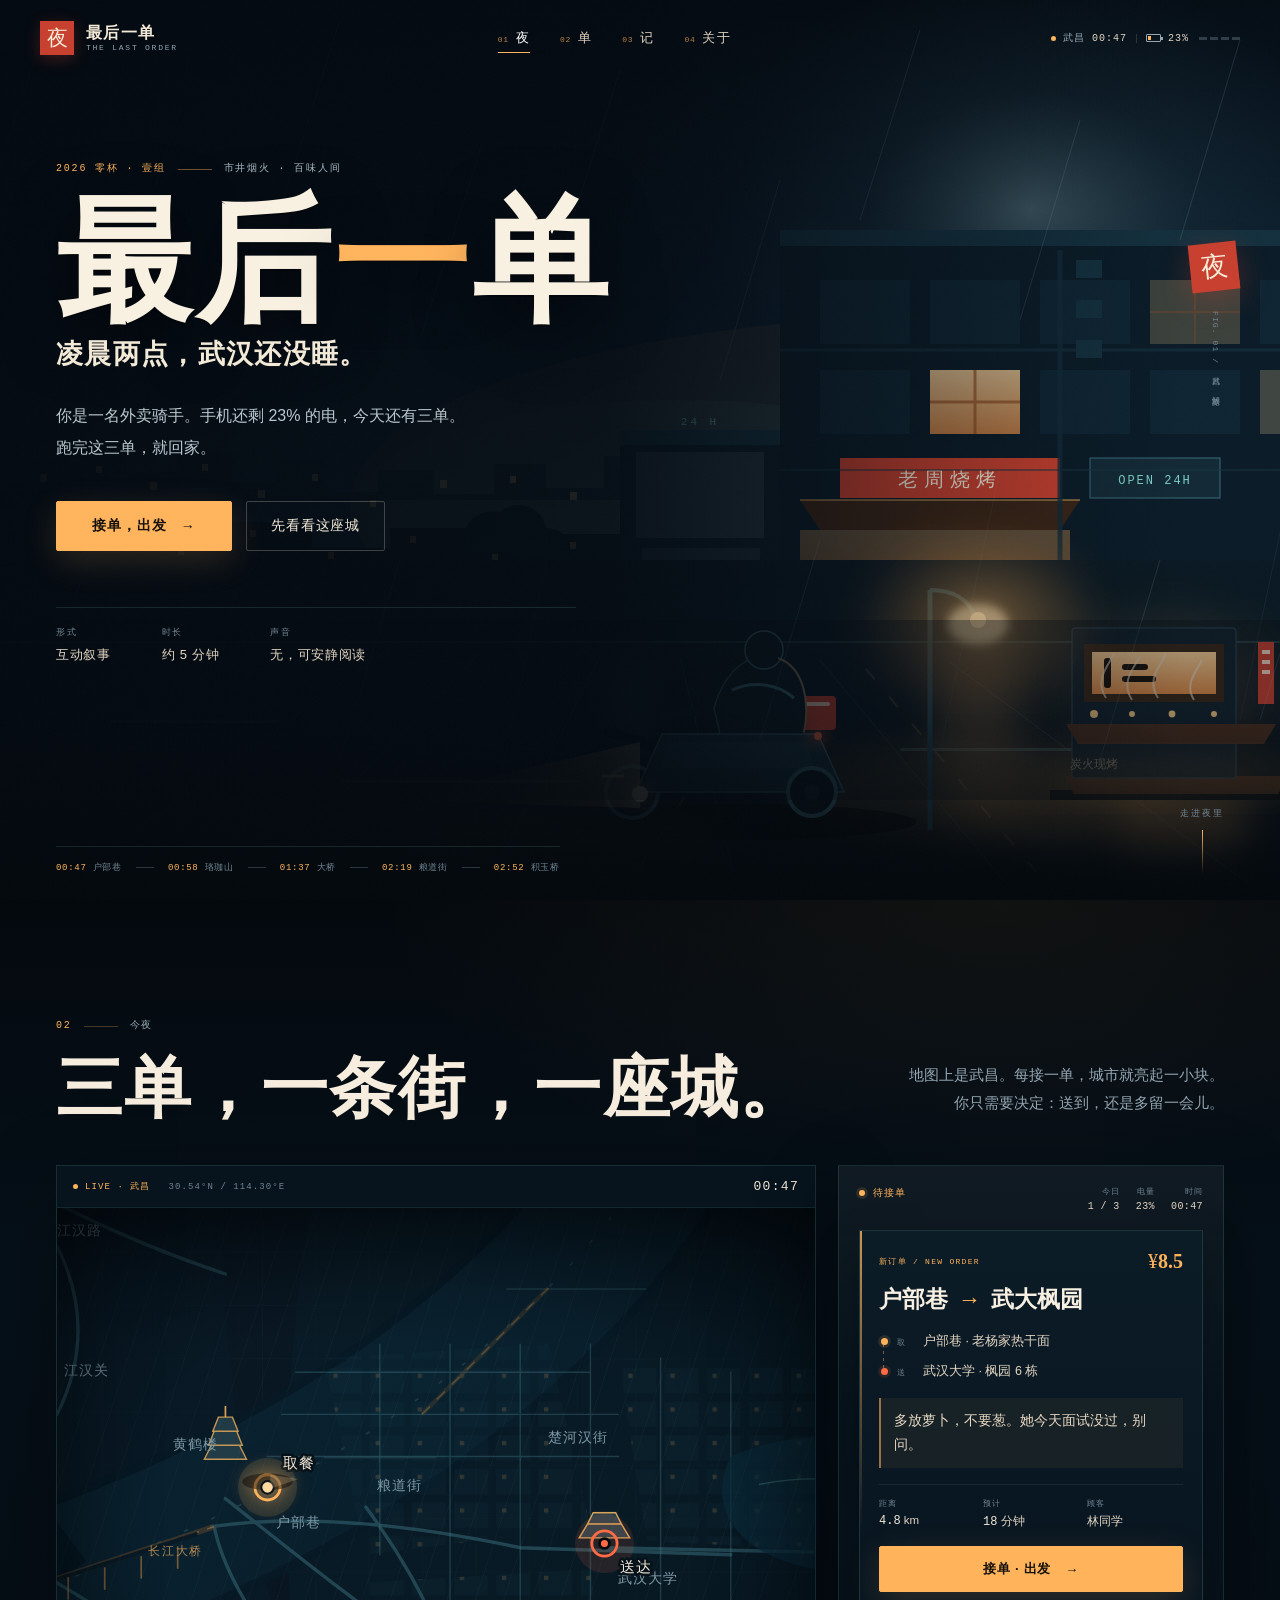
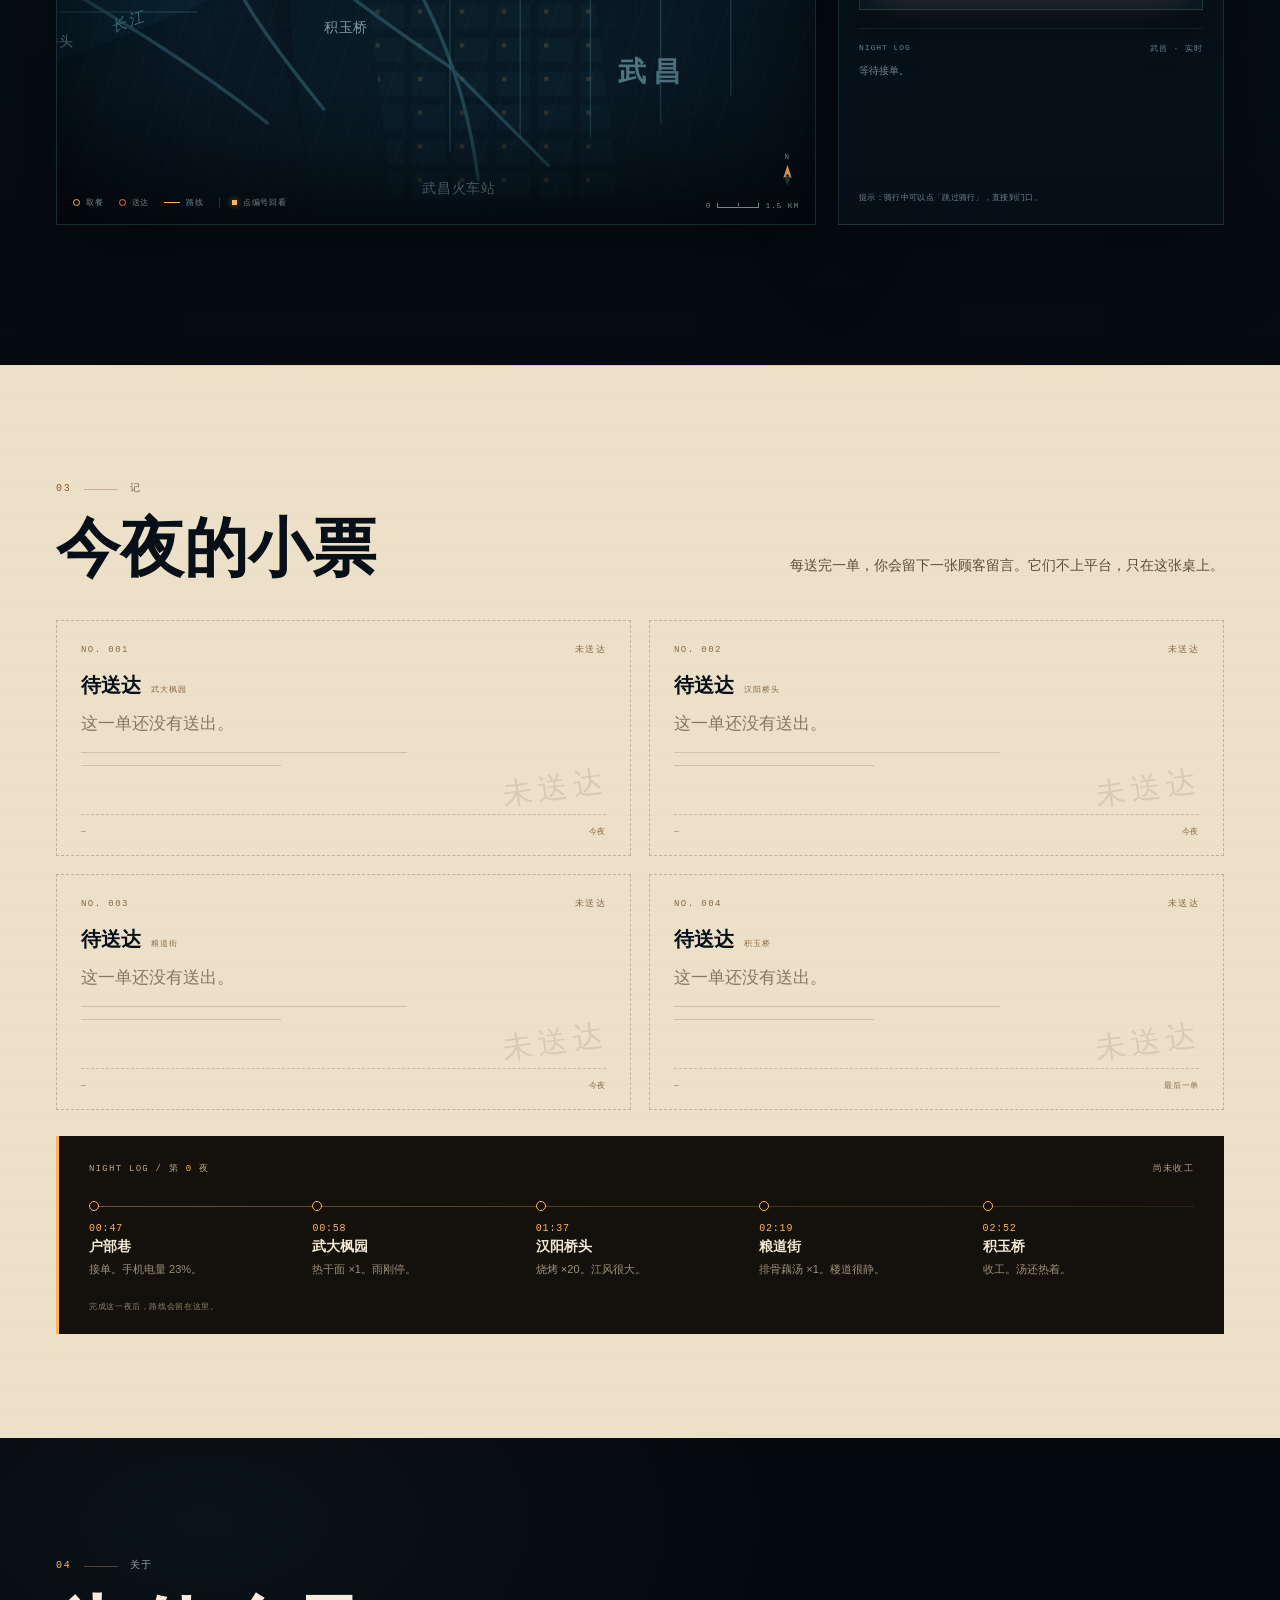
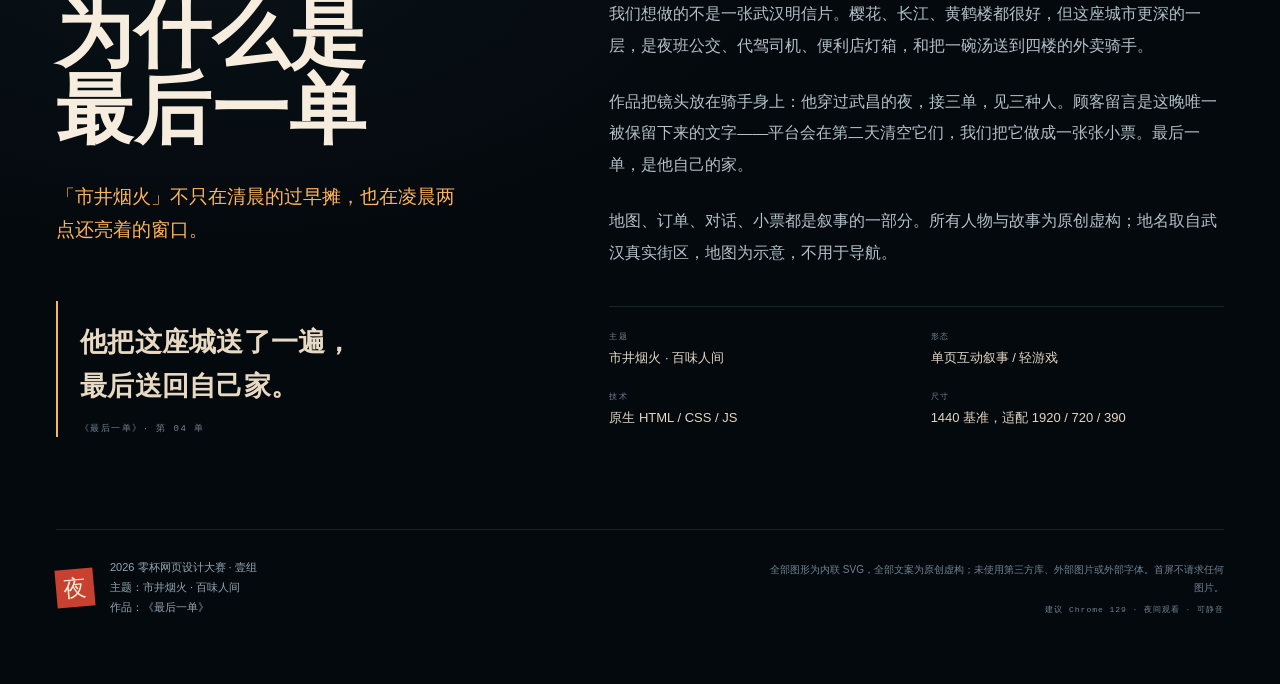
==== index.html @ a1b81b95 "fix: 关于区去掉断字首字下沉，补结句引文" ====
<!doctype html>
<html lang="zh-CN">
<head>
  <meta charset="utf-8">
  <meta name="viewport" content="width=device-width, initial-scale=1, viewport-fit=cover">
  <title>最后一单 · 凌晨两点的武汉</title>
  <meta name="description" content="《最后一单》是一件关于武汉夜班外卖骑手的互动叙事作品。凌晨两点，还有三单要送；跑完这三单，就回家。2026 零杯网页设计大赛 · 壹组 · 市井烟火 · 百味人间。">
  <meta name="theme-color" content="#06101a">
  <meta property="og:title" content="最后一单 · 凌晨两点的武汉">
  <meta property="og:description" content="你还有三单要送。跑完这三单，就回家。">
  <meta property="og:type" content="website">
  <link rel="icon" href="data:image/svg+xml,%3Csvg xmlns='http://www.w3.org/2000/svg' viewBox='0 0 64 64'%3E%3Crect width='64' height='64' rx='8' fill='%23c8402f'/%3E%3Ctext x='32' y='45' font-size='38' text-anchor='middle' fill='%23f4e8d2' font-family='serif'%3E夜%3C/text%3E%3C/svg%3E">
  <link rel="stylesheet" href="assets/css/main.css">
</head>
<body>
  <a class="skip-link" href="#ride">跳到送单</a>
  <div class="grain" aria-hidden="true"></div>
  <div class="scroll-progress" id="scrollProgress" aria-hidden="true"></div>

  <header class="site-head" id="siteHead">
    <a class="brand" href="#hero" aria-label="最后一单，回到开头">
      <span class="brand-seal" aria-hidden="true">夜</span>
      <span class="brand-text">最后一单<em>THE LAST ORDER</em></span>
    </a>
    <nav class="site-nav" aria-label="主导航">
      <a href="#hero" data-nav="hero"><i>01</i>夜</a>
      <a href="#ride" data-nav="ride"><i>02</i>单</a>
      <a href="#notes" data-nav="notes"><i>03</i>记</a>
      <a href="#about" data-nav="about"><i>04</i>关于</a>
    </nav>
    <div class="head-status" id="headStatus" role="group" aria-label="夜班状态：武昌，00:47，电量 23%，已送达 0 单">
      <span class="dot" aria-hidden="true"></span>
      <span class="hs-place">武昌</span>
      <b id="headClock">00:47</b>
      <span class="hs-sep" aria-hidden="true"></span>
      <span class="hs-batt" aria-hidden="true"><i id="headBatteryBar"></i></span>
      <b id="headBattery">23%</b>
      <span class="hs-orders" id="headOrders" aria-hidden="true"><i></i><i></i><i></i><i></i></span>
    </div>
  </header>

  <main>
    <!-- 01 · 首屏 -->
    <section class="hero" id="hero" aria-labelledby="heroTitle">
      <svg class="hero-scene" viewBox="0 0 1440 900" preserveAspectRatio="xMidYMid slice" aria-hidden="true" focusable="false">
        <defs>
          <linearGradient id="hSky" x1="0" y1="0" x2="0" y2="1">
            <stop offset="0" stop-color="#050d15"/>
            <stop offset=".42" stop-color="#0d2234"/>
            <stop offset=".72" stop-color="#1a4157"/>
            <stop offset=".86" stop-color="#17384b"/>
            <stop offset="1" stop-color="#0c2231"/>
          </linearGradient>
          <radialGradient id="hMoon" cx=".5" cy=".5" r=".5">
            <stop offset="0" stop-color="#9fc9cf" stop-opacity=".34"/>
            <stop offset=".5" stop-color="#4f7f8a" stop-opacity=".1"/>
            <stop offset="1" stop-color="#4f7f8a" stop-opacity="0"/>
          </radialGradient>
          <linearGradient id="hRiver" x1="0" y1="0" x2="0" y2="1">
            <stop offset="0" stop-color="#12384d"/>
            <stop offset="1" stop-color="#081b27"/>
          </linearGradient>
          <linearGradient id="hStreet" x1="0" y1="0" x2="0" y2="1">
            <stop offset="0" stop-color="#0e1e2a"/>
            <stop offset="1" stop-color="#050c12"/>
          </linearGradient>
          <linearGradient id="hScrim" x1="0" y1="0" x2="1" y2="0">
            <stop offset="0" stop-color="#040a11" stop-opacity=".97"/>
            <stop offset=".48" stop-color="#040a11" stop-opacity=".82"/>
            <stop offset=".7" stop-color="#040a11" stop-opacity=".32"/>
            <stop offset=".88" stop-color="#040a11" stop-opacity="0"/>
            <stop offset="1" stop-color="#040a11" stop-opacity="0"/>
          </linearGradient>
          <radialGradient id="hLamp" cx=".5" cy=".5" r=".5">
            <stop offset="0" stop-color="#ffc57d" stop-opacity=".95"/>
            <stop offset=".22" stop-color="#ffb45c" stop-opacity=".45"/>
            <stop offset="1" stop-color="#ff9d3d" stop-opacity="0"/>
          </radialGradient>
          <linearGradient id="hHead" x1="1" y1="0" x2="0" y2="0">
            <stop offset="0" stop-color="#ffe2b0" stop-opacity=".8"/>
            <stop offset=".55" stop-color="#ffc06b" stop-opacity=".18"/>
            <stop offset="1" stop-color="#ffc06b" stop-opacity="0"/>
          </linearGradient>
          <linearGradient id="hWin" x1="0" y1="0" x2="0" y2="1">
            <stop offset="0" stop-color="#ffd49a"/>
            <stop offset="1" stop-color="#e28c46"/>
          </linearGradient>
          <filter id="hBlur" x="-50%" y="-50%" width="200%" height="200%">
            <feGaussianBlur stdDeviation="18"/>
          </filter>
          <filter id="hBlurSm" x="-50%" y="-50%" width="200%" height="200%">
            <feGaussianBlur stdDeviation="5"/>
          </filter>
        </defs>

        <rect width="1440" height="900" fill="url(#hSky)"/>
        <ellipse cx="1050" cy="505" rx="620" ry="190" fill="#ff9d3d" opacity=".09"/>
        <ellipse cx="760" cy="510" rx="330" ry="110" fill="#7fd1c8" opacity=".05"/>
        <ellipse cx="1110" cy="210" rx="330" ry="240" fill="url(#hMoon)"/>

        <!-- 远处天际线 -->
        <g opacity=".72">
          <path d="M0 500 L0 448 L54 448 L54 426 L104 426 L104 462 L158 462 L158 440 L206 440 L206 472 L258 472 L258 452 L312 452 L312 482 L356 482 L356 460 L404 460 L404 492 L458 492 L458 470 L514 470 L514 494 L574 494 L574 464 L626 464 L626 488 L684 488 L684 456 L742 456 L742 486 L800 486 L800 466 L860 466 L860 500 L0 500 Z" fill="#0c2130"/>
          <g fill="#ffc97a" opacity=".75">
            <rect x="24" y="470" width="7" height="8"/><rect x="70" y="452" width="7" height="8"/>
            <rect x="120" y="474" width="7" height="8"/><rect x="176" y="466" width="6" height="7"/>
            <rect x="230" y="482" width="7" height="8"/><rect x="282" y="464" width="6" height="7"/>
            <rect x="338" y="490" width="7" height="8"/><rect x="392" y="474" width="6" height="7"/>
            <rect x="450" y="500" width="6" height="7"/><rect x="520" y="480" width="7" height="8"/>
            <rect x="590" y="476" width="6" height="7"/><rect x="650" y="492" width="7" height="8"/>
            <rect x="714" y="470" width="6" height="7"/><rect x="780" y="482" width="7" height="8"/>
          </g>
          <path d="M744 458 C 780 470 820 470 860 458" fill="none" stroke="#2a5869" stroke-width="1.5" opacity=".7"/>
          <circle cx="760" cy="470" r="1.6" fill="#ffd08a"/><circle cx="804" cy="470" r="1.6" fill="#ffd08a"/>
        </g>

        <!-- 左侧低屋与树 -->
        <g opacity=".9">
          <path d="M0 560 L0 518 L58 518 L58 504 L116 504 L116 532 L176 532 L176 510 L238 510 L238 542 L312 542 L312 522 L392 522 L392 548 L470 548 L470 528 L552 528 L552 552 L632 552 L632 534 L716 534 L716 556 L798 556 L798 542 L860 542 L860 560 Z" fill="#091923"/>
          <g fill="#d9a45a" opacity=".5">
            <rect x="26" y="528" width="6" height="7"/><rect x="76" y="516" width="6" height="7"/>
            <rect x="132" y="540" width="6" height="7"/><rect x="196" y="522" width="6" height="7"/>
            <rect x="258" y="548" width="6" height="7"/><rect x="330" y="530" width="6" height="7"/>
            <rect x="408" y="552" width="6" height="7"/><rect x="490" y="536" width="6" height="7"/>
            <rect x="572" y="554" width="6" height="7"/><rect x="650" y="542" width="6" height="7"/>
            <rect x="736" y="552" width="6" height="7"/>
          </g>
          <path d="M40 542 C 26 512 48 486 82 492 C 100 474 136 484 142 512 C 170 512 176 542 146 548 Z" fill="#0a1d23"/>
          <path d="M548 552 C 536 528 554 508 580 512 C 596 498 622 506 626 528 C 650 528 654 552 630 556 Z" fill="#0a1d23"/>
        </g>

        <!-- 右侧街屋 -->
        <g>
          <rect x="860" y="230" width="580" height="410" fill="#0b1c28"/>
          <rect x="860" y="230" width="580" height="16" fill="#14303e"/>
          <g fill="#0f2533">
            <rect x="900" y="280" width="90" height="64"/><rect x="1010" y="280" width="90" height="64"/>
            <rect x="1120" y="280" width="90" height="64"/><rect x="1230" y="280" width="90" height="64"/>
            <rect x="1340" y="280" width="80" height="64"/>
            <rect x="900" y="370" width="90" height="64"/><rect x="1010" y="370" width="90" height="64"/>
            <rect x="1120" y="370" width="90" height="64"/><rect x="1230" y="370" width="90" height="64"/>
            <rect x="1340" y="370" width="80" height="64"/>
          </g>
          <g>
            <rect x="1010" y="370" width="90" height="64" fill="url(#hWin)" opacity=".8"/>
            <rect x="1230" y="280" width="90" height="64" fill="#d9a45a" opacity=".22"/>
            <rect x="1340" y="370" width="80" height="64" fill="#ffc97a" opacity=".2"/>
            <path d="M1055 370 V434 M1010 402 H1100" stroke="#8b4b22" stroke-width="3" opacity=".7"/>
            <path d="M1275 280 V344 M1230 312 H1320" stroke="#8b4b22" stroke-width="2" opacity=".3"/>
          </g>
          <rect x="920" y="458" width="220" height="40" fill="#c8402f"/>
          <text x="1030" y="486" text-anchor="middle" fill="#f7edda" font-size="20" font-family="'Noto Serif CJK SC', serif" letter-spacing="6">老周烧烤</text>
          <rect x="1170" y="458" width="130" height="40" fill="#132a36" stroke="#3b6b7b" stroke-width="1"/>
          <text x="1235" y="484" text-anchor="middle" fill="#7fd1c8" font-size="12" font-family="monospace" letter-spacing="2">OPEN 24H</text>
          <path d="M880 500 L1160 500 L1140 530 L900 530 Z" fill="#3a2518"/>
          <path d="M880 500 L1160 500" stroke="#d9a45a" stroke-width="2" opacity=".5"/>
          <rect x="880" y="530" width="270" height="110" fill="url(#hWin)" opacity=".55"/>
          <path d="M880 530 L1150 530 L1150 640 L880 640 Z" fill="#2a1c12" opacity=".5"/>
          <path d="M900 560 L1130 560 L1130 640 L900 640 Z" fill="#ffd49a" opacity=".3"/>
          <path d="M860 350 H1440" stroke="#173441" stroke-width="3" opacity=".6"/>
          <path d="M860 470 H1440" stroke="#173441" stroke-width="2" opacity=".5"/>
          <path d="M1140 250 V640" stroke="#132c3a" stroke-width="5" opacity=".8"/>
          <rect x="1156" y="260" width="26" height="18" fill="#14303e"/>
          <rect x="1156" y="300" width="26" height="18" fill="#14303e"/>
          <rect x="1156" y="340" width="26" height="18" fill="#14303e"/>
          <g fill="#3a2518" opacity=".8">
            <circle cx="976" cy="574" r="10"/>
            <path d="M960 590 C 962 614 960 628 956 640 L988 640 C 984 626 982 610 986 590 Z"/>
            <circle cx="1062" cy="580" r="9"/>
            <path d="M1048 594 C 1050 616 1048 628 1045 640 L1074 640 C 1070 626 1068 610 1072 594 Z"/>
          </g>
          <rect x="880" y="622" width="270" height="18" fill="#4a2e1d"/>
          <ellipse cx="1010" cy="600" rx="130" ry="70" fill="url(#hLamp)" opacity=".2" filter="url(#hBlur)"/>
        </g>

        <!-- 便利店冷光 -->
        <g>
          <rect x="700" y="430" width="160" height="210" fill="#0d1f2b"/>
          <rect x="716" y="452" width="128" height="86" fill="#cfe6e4" opacity=".12"/>
          <rect x="700" y="430" width="160" height="15" fill="#163441"/>
          <text x="780" y="425" text-anchor="middle" fill="#7fd1c8" font-size="11" font-family="monospace" letter-spacing="3" opacity=".75">24 H</text>
          <rect x="722" y="548" width="118" height="92" fill="#cfe6e4" opacity=".08"/>
        </g>

        <!-- 街面 -->
        <path d="M0 560 L1440 560 L1440 900 L0 900 Z" fill="url(#hStreet)"/>
        <path d="M0 560 L1440 560 L1440 642 L0 642 Z" fill="#0a1822" opacity=".75"/>
        <path d="M0 642 L1440 642" stroke="#2a4a58" stroke-width="2" opacity=".6"/>
        <g stroke="#35606e" stroke-width="1" opacity=".32">
          <path d="M120 900 L470 648"/><path d="M320 900 L560 652"/><path d="M560 900 L680 656"/>
          <path d="M820 900 L760 658"/><path d="M1100 900 L900 660"/><path d="M1350 900 L1030 662"/>
        </g>
        <g stroke="#d9a45a" stroke-width="2" stroke-dasharray="14 22" opacity=".2">
          <path d="M700 900 L850 660"/><path d="M1140 900 L940 662"/>
        </g>
        <g fill="#8fd3d0" opacity=".22">
          <rect x="190" y="720" width="170" height="3" rx="1.5"/>
          <rect x="420" y="780" width="240" height="3" rx="1.5"/>
          <rect x="980" y="748" width="210" height="3" rx="1.5"/>
        </g>
        <g stroke="#9fd6d2" stroke-width="2" opacity=".16" filter="url(#hBlurSm)">
          <path d="M180 705 L260 720"/><path d="M430 770 L540 788"/><path d="M990 738 L1120 758"/>
        </g>
        <g opacity=".22" filter="url(#hBlur)">
          <rect x="1018" y="660" width="80" height="150" fill="#e8a35b"/>
          <rect x="700" y="660" width="20" height="90" fill="#7fd1c8"/>
          <rect x="1200" y="790" width="120" height="70" fill="#e8a35b"/>
        </g>
        <ellipse cx="1058" cy="790" rx="190" ry="52" fill="#ffb45c" opacity=".14" filter="url(#hBlur)"/>
        <ellipse cx="1190" cy="820" rx="160" ry="36" fill="#ffb45c" opacity=".12" filter="url(#hBlur)"/>

        <!-- 近景右侧：食摊 -->
        <g transform="translate(1190 628)">
          <ellipse cx="60" cy="60" rx="150" ry="100" fill="url(#hLamp)" opacity=".32" filter="url(#hBlur)"/>
          <rect x="-60" y="162" width="230" height="10" fill="#03080d" opacity=".8"/>
          <path d="M-46 148 L178 148 L168 166 L-36 166 Z" fill="#4a2e1d"/>
          <rect x="-38" y="0" width="164" height="150" rx="3" fill="#12202b" stroke="#2a4a58" stroke-width="1"/>
          <rect x="-26" y="16" width="140" height="58" fill="#3a2718"/>
          <rect x="-18" y="24" width="124" height="42" fill="url(#hWin)"/>
          <g fill="#1c120c">
            <rect x="-6" y="30" width="7" height="30" rx="3"/>
            <rect x="12" y="36" width="26" height="6" rx="3"/>
            <rect x="12" y="48" width="34" height="6" rx="3"/>
          </g>
          <rect x="148" y="14" width="16" height="62" fill="#c8402f"/>
          <g fill="#f7edda" opacity=".85">
            <rect x="152" y="22" width="8" height="4"/><rect x="152" y="32" width="8" height="4"/><rect x="152" y="42" width="8" height="4"/>
          </g>
          <path d="M-44 96 L166 96 L154 116 L-32 116 Z" fill="#4d2f1e"/>
          <g fill="#ffcf87" opacity=".95">
            <circle cx="-16" cy="86" r="4"/><circle cx="22" cy="86" r="3"/><circle cx="62" cy="86" r="3.4"/><circle cx="104" cy="86" r="3"/>
          </g>
          <g stroke="#f0e3cd" stroke-width="2" opacity=".6" fill="none">
            <path d="M-4 70 C -16 52 -2 38 4 26"/><path d="M22 72 C 10 54 24 40 30 28"/>
            <path d="M48 70 C 36 52 50 38 56 26"/><path d="M84 72 C 74 56 86 44 92 32"/>
          </g>
          <ellipse cx="60" cy="150" rx="160" ry="18" fill="#ffb45c" opacity=".2" filter="url(#hBlur)"/>
          <text x="-40" y="140" fill="#f0d3a7" font-size="12" font-family="'Noto Serif CJK SC', serif" opacity=".6">炭火现烤</text>
        </g>

        <!-- 路灯 -->
        <g transform="translate(1010 590)">
          <path d="M0 0 L0 240" stroke="#234755" stroke-width="5"/>
          <path d="M0 0 C 26 0 40 12 46 28" fill="none" stroke="#234755" stroke-width="4"/>
          <circle cx="48" cy="30" r="8" fill="#ffe1ae"/>
          <ellipse cx="48" cy="34" rx="130" ry="100" fill="url(#hLamp)" opacity=".95" filter="url(#hBlur)"/>
          <ellipse cx="48" cy="34" rx="30" ry="20" fill="#ffe1ae" opacity=".65" filter="url(#hBlurSm)"/>
        </g>

        <!-- 骑手与电动车 -->
        <g transform="translate(812 706)">
          <ellipse cx="10" cy="116" rx="174" ry="18" fill="#000" opacity=".55"/>
          <ellipse cx="-180" cy="130" rx="170" ry="22" fill="#ffb45c" opacity=".12" filter="url(#hBlur)"/>
          <path d="M-78 40 L-124 26" stroke="#071018" stroke-width="10" stroke-linecap="round"/>
          <circle cx="-100" cy="86" r="26" fill="#0a151d" stroke="#3b6b7b" stroke-width="4"/>
          <circle cx="-100" cy="86" r="10" fill="#122733"/>
          <path d="M-70 28 L86 28 L112 86 L-96 86 Z" fill="#16303e" stroke="#3b6b7b" stroke-width="1.5"/>
          <path d="M-64 36 L76 36 L82 62 L-72 62 Z" fill="#1c3a4a"/>
          <circle cx="80" cy="86" r="24" fill="#0a151d" stroke="#3b6b7b" stroke-width="4"/>
          <circle cx="80" cy="86" r="8" fill="#122733"/>
          <g transform="translate(28 2)">
            <rect x="38" y="-12" width="38" height="34" rx="4" fill="#c8402f"/>
            <rect x="44" y="-6" width="26" height="4" rx="2" fill="#f7edda" opacity=".8"/>
            <path d="M-46 0 C -34 -42 -6 -58 18 -50 C 44 -42 50 -6 44 26 L -40 26 Z" fill="#0c1a24" stroke="#2e5968" stroke-width="1.5"/>
            <circle cx="4" cy="-58" r="19" fill="#0c1a24" stroke="#3b6b7b" stroke-width="1.5"/>
            <path d="M-28 -18 C -6 -28 18 -24 34 -10" stroke="#4a8798" stroke-width="3" fill="none" opacity=".8"/>
            <path d="M44 24 C 50 -8 44 -40 18 -50" stroke="#ffb45c" stroke-width="2" fill="none" opacity=".45"/>
            <path d="M-96 8 L-64 4" stroke="#0c1a24" stroke-width="9" stroke-linecap="round"/>
          </g>
          <path d="M-92 36 L-340 94 L-92 102 Z" fill="url(#hHead)" opacity=".55"/>
          <circle cx="-92" cy="88" r="20" fill="url(#hLamp)" opacity=".7" filter="url(#hBlurSm)"/>
          <circle cx="-92" cy="88" r="8" fill="#fff1cf"/>
          <path d="M-130 70 L-108 70" stroke="#ffd79b" stroke-width="3" opacity=".7"/>
          <circle cx="86" cy="30" r="4" fill="#ff6b45"/>
          <circle cx="86" cy="30" r="12" fill="#ff6b45" opacity=".25" filter="url(#hBlurSm)"/>
        </g>

        <!-- 雨与雾 -->
        <g stroke="#b7d9db" stroke-width="1" opacity=".13">
          <path d="M120 40 L60 230"/><path d="M260 110 L196 310"/><path d="M420 20 L360 210"/>
          <path d="M560 150 L500 340"/><path d="M700 70 L640 260"/><path d="M860 180 L800 380"/>
          <path d="M1000 30 L940 220"/><path d="M1160 120 L1100 320"/><path d="M1320 40 L1260 240"/>
          <path d="M180 520 L120 710"/><path d="M480 560 L420 760"/><path d="M900 540 L840 740"/>
          <path d="M1240 560 L1180 760"/><path d="M1400 520 L1340 720"/>
        </g>
        <g stroke="#b7d9db" stroke-width="1" opacity=".06">
          <path d="M80 420 L20 700"/><path d="M340 480 L280 760"/><path d="M640 500 L580 780"/>
          <path d="M1080 470 L1020 750"/><path d="M1380 440 L1320 720"/>
        </g>
        <rect x="0" y="620" width="1440" height="180" fill="#061018" opacity=".36"/>
        <rect width="1440" height="900" fill="url(#hScrim)"/>
      </svg>

      <div class="hero-inner wrap">
        <p class="eyebrow"><span>2026 零杯 · 壹组</span><i></i><span>市井烟火 · 百味人间</span></p>
        <h1 id="heroTitle">最后<span class="accent">一</span>单</h1>
        <p class="hero-sub" id="heroSub">凌晨两点，武汉还没睡。</p>
        <p class="hero-lede" id="heroLede">你是一名外卖骑手。手机还剩 23% 的电，今天还有三单。<br>跑完这三单，就回家。</p>
        <div class="hero-actions">
          <button class="btn btn-primary" id="startBtn" type="button">接单，出发<span class="arrow" aria-hidden="true">→</span></button>
          <a class="btn btn-ghost" href="#ride">先看看这座城</a>
        </div>
        <dl class="hero-meta">
          <div><dt>形式</dt><dd>互动叙事</dd></div>
          <div><dt>时长</dt><dd>约 5 分钟</dd></div>
          <div><dt>声音</dt><dd>无，可安静阅读</dd></div>
        </dl>
      </div>

      <div class="hero-aside" aria-hidden="true">
        <div class="seal">夜</div>
        <div class="fig">FIG. 01 / 武昌 · 解放路</div>
      </div>

      <div class="hero-foot wrap">
        <div class="route-strip">
          <span><b>00:47</b> 户部巷</span><i></i>
          <span><b>00:58</b> 珞珈山</span><i></i>
          <span><b>01:37</b> 大桥</span><i></i>
          <span><b>02:19</b> 粮道街</span><i></i>
          <span><b>02:52</b> 积玉桥</span>
        </div>
        <a class="scroll-hint" href="#ride"><span>走进夜里</span><i aria-hidden="true"></i></a>
      </div>
    </section>

    <!-- 02 · 送单 -->
    <section class="ride" id="ride" aria-labelledby="rideTitle">
      <div class="ride-head wrap">
        <div>
          <p class="eyebrow"><span>02</span><i></i><span>今夜</span></p>
          <h2 id="rideTitle">三单，一条街，<span class="ride-title-tail">一座城。</span></h2>
        </div>
        <p class="ride-intro">地图上是武昌。每接一单，城市就亮起一小块。<br>你只需要决定：送到，还是多留一会儿。</p>
      </div>

      <div class="ride-stage wrap">
        <div class="map-panel">
          <div class="map-top">
            <span class="live"><i aria-hidden="true"></i>LIVE · 武昌</span>
            <span class="map-coord">30.54°N / 114.30°E</span>
            <span class="map-clock" id="mapClock">00:47</span>
          </div>
          <div class="map-frame" id="mapFrame">
            <svg id="cityMap" viewBox="0 0 1200 760" preserveAspectRatio="xMidYMid slice" role="group" aria-labelledby="mapTitle">
              <title id="mapTitle">武昌夜间示意地图：从户部巷出发，经武汉大学、长江大桥、归元寺、粮道街，最后回到积玉桥。</title>
              <defs>
                <linearGradient id="mBg" x1="0" y1="0" x2="1" y2="1">
                  <stop offset="0" stop-color="#0c2030"/>
                  <stop offset=".55" stop-color="#091722"/>
                  <stop offset="1" stop-color="#06101a"/>
                </linearGradient>
                <linearGradient id="mRiver" x1="0" y1="0" x2="1" y2="1">
                  <stop offset="0" stop-color="#0d2e3e"/>
                  <stop offset=".55" stop-color="#0a2230"/>
                  <stop offset="1" stop-color="#061722"/>
                </linearGradient>
                <radialGradient id="mGlow" cx=".5" cy=".5" r=".5">
                  <stop offset="0" stop-color="#ffb45c" stop-opacity=".3"/>
                  <stop offset="1" stop-color="#ffb45c" stop-opacity="0"/>
                </radialGradient>
                <pattern id="mGrid" width="38" height="38" patternUnits="userSpaceOnUse">
                  <path d="M38 0H0V38" fill="none" stroke="#7fd1c8" stroke-opacity=".055" stroke-width=".7"/>
                </pattern>
                <pattern id="mBlocks" width="30" height="24" patternUnits="userSpaceOnUse">
                  <rect width="30" height="24" fill="none"/>
                  <rect x="3" y="3" width="24" height="18" fill="#143242" fill-opacity=".26"/>
                  <rect x="7" y="7" width="3" height="3" fill="#ffb45c" fill-opacity=".2"/>
                </pattern>
                <filter id="mSoft" x="-50%" y="-50%" width="200%" height="200%">
                  <feGaussianBlur stdDeviation="8"/>
                </filter>
              </defs>

              <rect width="1200" height="760" fill="url(#mBg)"/>
              <rect width="1200" height="760" fill="url(#mGrid)"/>

              <!-- 区域 -->
              <path d="M0 0 H640 C 610 170 610 340 640 500 L 700 760 H0 Z" fill="#0a1c28" opacity=".55"/>
              <path d="M760 0 H1200 V760 H700 C 640 560 650 240 760 0 Z" fill="#0b1f2b" opacity=".45"/>
              <path d="M0 500 C 170 520 320 560 500 640 L 520 760 H0 Z" fill="#091823" opacity=".65"/>

              <!-- 江 -->
              <path d="M 40 760 C 200 660 350 590 500 540 C 650 485 760 420 850 330 C 930 250 990 140 1020 0" fill="none" stroke="#061925" stroke-width="116"/>
              <path d="M 40 760 C 200 660 350 590 500 540 C 650 485 760 420 850 330 C 930 250 990 140 1020 0" fill="none" stroke="url(#mRiver)" stroke-width="104"/>
              <path d="M 40 760 C 200 660 350 590 500 540 C 650 485 760 420 850 330 C 930 250 990 140 1020 0" fill="none" stroke="#79c9c0" stroke-opacity=".16" stroke-width="1.2" stroke-dasharray="3 18"/>
              <path d="M 0 300 C 120 330 250 360 360 410 C 430 442 470 500 500 540" fill="none" stroke="#061925" stroke-width="52"/>
              <path d="M 0 300 C 120 330 250 360 360 410 C 430 442 470 500 500 540" fill="none" stroke="url(#mRiver)" stroke-width="44"/>
              <g fill="#7fd1c8" opacity=".12" aria-hidden="true">
                <rect x="240" y="640" width="90" height="1.5" rx=".75"/>
                <rect x="470" y="560" width="130" height="1.5" rx=".75"/>
                <rect x="690" y="450" width="80" height="1.5" rx=".75"/>
                <rect x="820" y="330" width="100" height="1.5" rx=".75"/>
                <rect x="890" y="230" width="60" height="1.5" rx=".75"/>
              </g>

              <!-- 街区肌理 -->
              <g opacity=".8" aria-hidden="true">
                <path d="M690 380 L850 370 L880 500 L720 520 Z" fill="url(#mBlocks)"/>
                <path d="M900 380 L1080 390 L1100 520 L920 510 Z" fill="url(#mBlocks)"/>
                <path d="M720 540 L880 530 L900 690 L740 700 Z" fill="url(#mBlocks)"/>
                <path d="M150 180 L380 190 L390 360 L160 350 Z" fill="url(#mBlocks)" opacity=".8"/>
                <path d="M180 400 L400 410 L390 500 L180 490 Z" fill="url(#mBlocks)" opacity=".7"/>
                <path d="M180 560 L360 570 L350 710 L200 700 Z" fill="url(#mBlocks)" opacity=".8"/>
              </g>

              <!-- 主要道路 -->
              <g fill="none" stroke-linecap="round" aria-hidden="true">
                <g stroke="#2d5866" stroke-width="2.4" opacity=".7">
                  <path d="M 610 500 C 680 490 760 500 830 515 L 980 520"/>
                  <path d="M 890 515 L 1130 520"/>
                  <path d="M 620 480 C 670 520 720 560 780 600 L 850 670"/>
                  <path d="M 612 500 C 620 540 650 580 690 630"/>
                  <path d="M 720 486 C 760 540 790 600 800 680"/>
                  <path d="M 500 540 C 550 570 600 600 650 640"/>
                  <path d="M 480 260 C 520 280 560 300 620 320"/>
                  <path d="M 500 300 C 520 340 520 380 500 420"/>
                  <path d="M 300 250 C 360 270 420 290 480 300"/>
                  <path d="M 200 500 C 300 510 400 520 500 540"/>
                </g>
                <g stroke="#4a8794" stroke-width="1" opacity=".32">
                  <path d="M 650 450 L 900 450"/><path d="M 660 420 L 900 420"/><path d="M 670 390 L 880 390"/>
                  <path d="M 730 370 L 730 520"/><path d="M 780 370 L 780 660"/><path d="M 830 370 L 830 650"/>
                  <path d="M 880 370 L 880 650"/><path d="M 930 380 L 930 640"/><path d="M 980 390 L 980 620"/>
                  <path d="M 180 180 L 390 180"/><path d="M 180 240 L 390 240"/><path d="M 180 300 L 390 300"/>
                  <path d="M 240 170 L 240 360"/><path d="M 300 170 L 300 490"/><path d="M 350 180 L 350 490"/>
                </g>
              </g>

              <!-- 桥 -->
              <g aria-hidden="true">
                <path d="M 455 552 L 612 500" stroke="#5a452c" stroke-width="4" opacity=".55"/>
                <path d="M 455 552 L 612 500" stroke="#d9a45a" stroke-width="1" stroke-dasharray="10 6" opacity=".35"/>
                <path d="M 468 548 L 600 505" stroke="#0a1a24" stroke-width="3"/>
                <g stroke="#8f6a3d" stroke-width="1.2" opacity=".8">
                  <path d="M 482 543 L 482 559"/><path d="M 508 536 L 508 552"/><path d="M 534 529 L 534 545"/>
                  <path d="M 560 521 L 560 537"/><path d="M 586 514 L 586 530"/>
                </g>
                <path d="M 760 420 L 850 330" stroke="#5a452c" stroke-width="3" opacity=".35"/>
                <path d="M 760 420 L 850 330" stroke="#d9a45a" stroke-width="1" stroke-dasharray="8 7" opacity=".3"/>
                <path d="M 270 680 L 400 600" stroke="#7a5a35" stroke-width="3" opacity=".45"/>
              </g>

              <!-- 地标图形 -->
              <g aria-hidden="true">
                <!-- 黄鹤楼 -->
                <g transform="translate(620 452)">
                  <path d="M-15 0 L15 0 L10 -10 L-10 -10 Z M-12 -10 L12 -10 L8 -20 L-8 -20 Z M-9 -20 L9 -20 L5 -30 L-5 -30 Z" fill="#243f4a" stroke="#d9a45a" stroke-width="1" opacity=".9"/>
                  <path d="M0 -30 L0 -38" stroke="#d9a45a" stroke-width="1.2"/>
                </g>
                <!-- 武汉大学 -->
                <g transform="translate(890 512)">
                  <path d="M-18 -4 L18 -4 L12 -14 L-12 -14 Z" fill="#243f4a" stroke="#d9a45a" stroke-width="1"/>
                  <path d="M-12 -14 L12 -14 L8 -22 L-8 -22 Z" fill="#243f4a" stroke="#d9a45a" stroke-width="1"/>
                  <path d="M-8 -22 L8 -22" stroke="#d9a45a" stroke-width="1"/>
                </g>
                <!-- 归元寺 -->
                <g transform="translate(330 620)">
                  <circle r="7" fill="none" stroke="#d9a45a" stroke-width="1.2" opacity=".8"/>
                  <path d="M-4 0 L4 0 M0 -4 L0 4" stroke="#d9a45a" stroke-width="1"/>
                </g>
                <!-- 东湖 -->
                <path d="M 980 450 C 1050 420 1130 440 1150 480 C 1160 520 1100 540 1040 530 C 990 522 960 490 980 450 Z" fill="#0b2a3a" opacity=".7"/>
                <path d="M 1000 470 C 1050 460 1100 470 1110 490" stroke="#7fd1c8" stroke-width="1" fill="none" opacity=".25"/>
              </g>

              <!-- 地图文字 -->
              <g class="map-label" aria-hidden="true">
                <text x="250" y="210" class="map-district">汉口</text>
                <text x="255" y="570" class="map-district">汉阳</text>
                <text x="900" y="610" class="map-district">武昌</text>
                <text x="540" y="575" class="map-water" transform="rotate(-18 540 575)">长江</text>
                <text x="300" y="350" class="map-water" transform="rotate(16 300 350)">汉江</text>
                <text x="1070" y="490" class="map-water">东湖</text>

                <text x="505" y="392" class="map-place">江汉关</text>
                <text x="448" y="322" class="map-place">吉庆街</text>
                <text x="500" y="292" class="map-place">江汉路</text>
                <text x="583" y="445" class="map-place">黄鹤楼</text>
                <text x="656" y="500" class="map-place">户部巷</text>
                <text x="900" y="540" class="map-place">武汉大学</text>
                <text x="728" y="474" class="map-place">粮道街</text>
                <text x="310" y="646" class="map-place">归元寺</text>
                <text x="690" y="575" class="map-place">积玉桥</text>
                <text x="470" y="585" class="map-place">汉阳桥头</text>
                <text x="760" y="690" class="map-place">武昌火车站</text>
                <text x="850" y="440" class="map-place">楚河汉街</text>
                <text x="565" y="520" class="map-bridge">长江大桥</text>
              </g>

              <g id="mapTrail" role="group" aria-label="今夜送达点，可回看小票"></g>
              <g id="mapRoutes" aria-hidden="true"></g>
              <g id="mapPins" aria-hidden="true"></g>

              <g id="mapScooter" aria-hidden="true">
                <ellipse cx="0" cy="4" rx="18" ry="6" fill="#000" opacity=".5"/>
                <circle r="14" fill="#ffb45c" opacity=".16" filter="url(#mSoft)"/>
                <circle r="4.5" fill="#ffd8a1" stroke="#0a141c" stroke-width="1.5"/>
                <path d="M-2 -1 L-22 6 L-2 9 Z" fill="#ffd8a1" opacity=".22"/>
              </g>
            </svg>
            <div class="map-rain" aria-hidden="true"></div>
            <div class="map-grain" aria-hidden="true"></div>
            <div class="map-toast" id="mapToast" role="status" aria-live="polite"></div>
            <div class="map-legend" aria-hidden="true">
              <span><i class="pick"></i>取餐</span>
              <span><i class="drop"></i>送达</span>
              <span><i class="line"></i>路线</span>
              <span class="map-legend-look"><i class="look"></i>点编号回看</span>
            </div>
            <div class="map-compass" aria-hidden="true">
              <span>N</span>
              <svg viewBox="0 0 18 28">
                <path class="tip" d="M9 1 L14 17 L9 14.4 L4 17 Z"></path>
                <path class="tail" d="M9 27 L4 11 L9 13.6 L14 11 Z"></path>
                <circle class="pivot" cx="9" cy="14" r="1.6"></circle>
              </svg>
            </div>
            <div class="map-scale" aria-hidden="true"><span>0</span><i></i><span>1.5 KM</span></div>
          </div>
        </div>

        <aside class="dispatch" aria-label="骑手接单面板">
          <div class="dispatch-top">
            <div class="dispatch-status"><span class="dot"></span><b id="dispatchState">待接单</b></div>
            <div class="dispatch-stats">
              <span><em>今日</em><b id="dispatchCount">1 / 3</b></span>
              <span><em>电量</em><b id="dispatchBattery">23%</b></span>
              <span><em>时间</em><b id="dispatchTime">00:47</b></span>
            </div>
          </div>
          <div class="order-card" id="orderCard" aria-live="polite">
            <div class="order-card-head">
              <span class="order-kicker" id="orderKicker">新订单 / NEW ORDER</span>
              <span class="order-fee">¥<b id="orderFee">8.5</b></span>
            </div>
            <h3 class="order-title" id="orderTitle">户部巷 <span>→</span> 武大枫园</h3>
            <div class="order-route">
              <p><i class="pick" aria-hidden="true"></i><span>取</span><b id="orderPickup">户部巷 · 老杨家热干面</b></p>
              <p><i class="drop" aria-hidden="true"></i><span>送</span><b id="orderDrop">武汉大学 · 枫园 6 栋</b></p>
            </div>
            <blockquote class="order-note" id="orderNote">多放萝卜，不要葱。她今天面试没过，别问。</blockquote>
            <dl class="order-meta">
              <div><dt>距离</dt><dd><b id="orderDistance">4.8</b> km</dd></div>
              <div><dt>预计</dt><dd><b id="orderMinutes">18</b> 分钟</dd></div>
              <div><dt>顾客</dt><dd id="orderCustomer">林同学</dd></div>
            </dl>
            <div class="order-actions">
              <button class="btn btn-primary" id="acceptBtn" type="button">接单 · 出发<span class="arrow" aria-hidden="true">→</span></button>
              <button class="btn btn-text" id="skipRide" type="button" hidden>跳过骑行</button>
            </div>
            <div class="ride-progress" id="rideProgress" hidden>
              <div class="ride-progress-bar"><i id="rideBar"></i></div>
              <p id="rideStatus">正在前往取餐点…</p>
            </div>
          </div>
          <div class="dispatch-log">
            <div class="log-head"><span>NIGHT LOG</span><span>武昌 · 实时</span></div>
            <ol id="dispatchLog" aria-live="polite">
              <li class="log-empty" id="logEmpty">等待接单。</li>
            </ol>
          </div>
          <p class="dispatch-hint" id="dispatchHint">提示：骑行中可以点「跳过骑行」，直接到门口。</p>
        </aside>
      </div>
    </section>

    <!-- 03 · 小票 -->
    <section class="notes" id="notes" aria-labelledby="notesTitle">
      <div class="wrap">
        <div class="notes-head">
          <div>
            <p class="eyebrow"><span>03</span><i></i><span>记</span></p>
            <h2 id="notesTitle">今夜的小票</h2>
          </div>
          <div class="notes-head-side">
            <p>每送完一单，你会留下一张顾客留言。它们不上平台，只在这张桌上。</p>
            <button class="notes-reopen" id="reopenNotes" type="button" hidden>再看收工小票 <span aria-hidden="true">↗</span></button>
          </div>
        </div>
        <div class="ticket-row" id="ticketRow"></div>
        <div class="night-log">
          <div class="night-log-head">
            <span>NIGHT LOG / 第 <b id="nightCount">0</b> 夜</span>
            <span id="nightDate">尚未收工</span>
          </div>
          <ol class="timeline" id="nightTimeline"></ol>
          <p class="night-log-foot" id="nightLogFoot">完成这一夜后，路线会留在这里。</p>
        </div>
      </div>
    </section>

    <!-- 04 · 关于 -->
    <section class="about" id="about" aria-labelledby="aboutTitle">
      <div class="wrap about-grid">
        <div class="about-lead">
          <p class="eyebrow"><span>04</span><i></i><span>关于</span></p>
          <h2 id="aboutTitle">为什么是<br>最后一单</h2>
          <p class="about-manifesto">「市井烟火」不只在清晨的过早摊，也在凌晨两点还亮着的窗口。</p>
          <blockquote class="about-quote">
            <p>他把这座城送了一遍，<br>最后送回自己家。</p>
            <cite>《最后一单》· 第 04 单</cite>
          </blockquote>
        </div>
        <div class="about-body">
          <p>我们想做的不是一张武汉明信片。樱花、长江、黄鹤楼都很好，但这座城市更深的一层，是夜班公交、代驾司机、便利店灯箱，和把一碗汤送到四楼的外卖骑手。</p>
          <p>作品把镜头放在骑手身上：他穿过武昌的夜，接三单，见三种人。顾客留言是这晚唯一被保留下来的文字——平台会在第二天清空它们，我们把它做成一张张小票。最后一单，是他自己的家。</p>
          <p>地图、订单、对话、小票都是叙事的一部分。所有人物与故事为原创虚构；地名取自武汉真实街区，地图为示意，不用于导航。</p>
          <div class="about-facts">
            <div><dt>主题</dt><dd>市井烟火 · 百味人间</dd></div>
            <div><dt>形态</dt><dd>单页互动叙事 / 轻游戏</dd></div>
            <div><dt>技术</dt><dd>原生 HTML / CSS / JS</dd></div>
            <div><dt>尺寸</dt><dd>1440 基准，适配 1920 / 720 / 390</dd></div>
          </div>
        </div>
      </div>
      <div class="wrap about-foot">
        <div class="foot-note">
          <span class="foot-seal" aria-hidden="true">夜</span>
          <p>2026 零杯网页设计大赛 · 壹组<br>主题：市井烟火 · 百味人间<br>作品：《最后一单》</p>
        </div>
        <div class="foot-spec">
          <p>全部图形为内联 SVG，全部文案为原创虚构；未使用第三方库、外部图片或外部字体。首屏不请求任何图片。</p>
          <p class="foot-small">建议 Chrome 129 · 夜间观看 · 可静音</p>
        </div>
      </div>
    </section>
  </main>

  <!-- 场景层 -->
  <div class="scene" id="scene" hidden>
    <div class="scene-backdrop" aria-hidden="true"></div>
    <div class="scene-shell" role="dialog" aria-modal="true" aria-labelledby="scenePlace" aria-describedby="sceneNarration">
      <div class="scene-visual" id="sceneVisual" aria-hidden="true"></div>
      <div class="scene-copy">
        <div class="scene-meta">
          <span id="sceneNo">01</span>
          <span id="scenePlace">武汉大学 · 枫园</span>
          <span id="sceneTime">00:58</span>
        </div>
        <p class="scene-weather" id="sceneWeather">雨刚停</p>
        <p class="scene-narration" id="sceneNarration"></p>
        <div class="scene-dialogue">
          <p class="speaker" id="sceneSpeaker">林同学</p>
          <blockquote id="sceneLine"></blockquote>
          <p class="player-line" id="scenePlayer"></p>
        </div>
        <div class="choices" id="sceneChoices"></div>
        <div class="scene-result" id="sceneResult" hidden>
          <p class="outcome" id="sceneOutcome"></p>
          <div class="mini-ticket" id="sceneTicket">
            <div class="mini-ticket-top"><span id="miniTicketNo">NO. 001</span><span id="miniTicketStamp">已送达</span></div>
            <p class="mini-ticket-items" id="miniTicketItems"></p>
            <p class="mini-ticket-note" id="miniTicketNote"></p>
            <p class="mini-ticket-choice" id="miniTicketChoice"></p>
            <div class="mini-ticket-foot"><span id="miniTicketPlace">武大枫园</span><span id="miniTicketTime">00:58</span></div>
          </div>
          <p class="scene-after" id="sceneAfter"></p>
          <button class="btn btn-primary" id="sceneNext" type="button">继续<span class="arrow" aria-hidden="true">→</span></button>
        </div>
      </div>
    </div>
    <p class="scene-footnote">上下滑动阅读 · 选择会留在小票上</p>
  </div>

  <!-- 收工层 -->
  <div class="summary" id="summary" hidden>
    <div class="summary-backdrop" aria-hidden="true"></div>
    <div class="summary-shell" role="dialog" aria-modal="true" aria-labelledby="summaryTitle">
      <div class="receipt" id="receipt">
        <div class="receipt-head">
          <span>LAST ORDER / 最后一单</span>
          <span class="receipt-head-meta">2026.11.05<button class="receipt-share" id="copyNight" type="button" aria-label="复制这一夜的链接">分享 ↗</button></span>
        </div>
        <h2 id="summaryTitle">今夜收工</h2>
        <p class="receipt-sub">武昌 · 00:47 — 02:52</p>
        <div class="receipt-stats">
          <div><b id="sumOrders">4</b><span>单</span></div>
          <div><b id="sumDistance">19.5</b><span>公里</span></div>
          <div><b id="sumIncome">36.5</b><span>元</span></div>
        </div>
        <div class="receipt-route" id="receiptRoute">
          <div class="receipt-route-meta">
            <span>这一夜的路</span>
            <b>01 — 04</b>
            <i id="routeMeta">19.5 KM</i>
            <button class="route-replay" id="replayRoute" type="button" aria-label="重走这一夜的路">重走 ↗</button>
          </div>
          <svg class="receipt-route-map" id="summaryRoute" viewBox="0 0 330 64" aria-hidden="true"></svg>
        </div>
        <div class="receipt-divider" aria-hidden="true"></div>
        <ol class="receipt-list" id="summaryTickets"></ol>
        <div class="receipt-divider" aria-hidden="true"></div>
        <p class="receipt-line" id="summaryLine">城市睡了，总有人醒着。</p>
        <p class="receipt-subline is-personal" id="summarySubline">最后一单，是回家。</p>
        <div class="receipt-stamp" aria-hidden="true">收工</div>
        <div class="receipt-foot">
          <span>谢谢惠顾</span>
          <span>第 <b id="summaryNight">1</b> 夜</span>
        </div>
      </div>
      <div class="summary-actions">
        <button class="btn btn-primary" id="saveReceipt" type="button">存下这张小票</button>
        <button class="btn btn-ghost" id="replayBtn" type="button">再跑一夜</button>
        <button class="btn btn-text" id="closeSummary" type="button">回到开头</button>
      </div>
      <p class="summary-hint">小票与夜班次数会保存在你的浏览器里。</p>
    </div>
  </div>

  <!-- 场景插画模板 -->
  <template id="visual-o1">
    <svg viewBox="0 0 800 680" preserveAspectRatio="xMidYMid slice" aria-hidden="true">
      <defs>
        <linearGradient id="w1bg" x1="0" y1="0" x2="0" y2="1">
          <stop offset="0" stop-color="#08141d"/><stop offset=".7" stop-color="#050d14"/><stop offset="1" stop-color="#02070b"/>
        </linearGradient>
        <linearGradient id="w1warm" x1="0" y1="0" x2="0" y2="1">
          <stop offset="0" stop-color="#ffe0b0"/><stop offset=".6" stop-color="#f3b06a"/><stop offset="1" stop-color="#c97736"/>
        </linearGradient>
        <linearGradient id="w1paper" x1="0" y1="0" x2="0" y2="1">
          <stop offset="0" stop-color="#fbf1de"/><stop offset="1" stop-color="#d9c19b"/>
        </linearGradient>
        <radialGradient id="w1glow" cx=".5" cy=".5" r=".5">
          <stop offset="0" stop-color="#ffc06b" stop-opacity=".55"/><stop offset="1" stop-color="#ffc06b" stop-opacity="0"/>
        </radialGradient>
        <filter id="w1blur"><feGaussianBlur stdDeviation="22"/></filter>
      </defs>
      <rect width="800" height="680" fill="url(#w1bg)"/>
      <rect x="0" y="0" width="800" height="600" fill="#091821"/>
      <g stroke="#102a36" stroke-width="1" opacity=".55">
        <path d="M0 80 H800"/><path d="M0 320 H800"/><path d="M0 540 H800"/>
        <path d="M120 0 V600"/><path d="M680 0 V600"/>
      </g>
      <!-- 窗 -->
      <rect x="90" y="18" width="620" height="284" fill="#050d12"/>
      <rect x="104" y="32" width="592" height="256" fill="url(#w1warm)"/>
      <rect x="104" y="32" width="592" height="256" fill="none" stroke="#ffd9a4" stroke-width="2" opacity=".35"/>
      <path d="M400 32 V288 M104 160 H696" stroke="#5a2f18" stroke-width="9"/>
      <path d="M400 32 V288 M104 160 H696" stroke="#8b4b22" stroke-width="2" opacity=".5"/>
      <path d="M104 32 C 144 70 136 138 120 160 L 104 160 Z" fill="#f4b46f" opacity=".3"/>
      <path d="M696 32 C 656 70 664 138 680 160 L 696 160 Z" fill="#f4b46f" opacity=".2"/>
      <g fill="#4a2412" opacity=".52">
        <circle cx="524" cy="188" r="25"/>
        <path d="M474 288 C 476 240 498 214 524 214 C 550 214 572 240 574 288 Z"/>
      </g>
      <path d="M104 232 H696" stroke="#6b3a1d" stroke-width="4" opacity=".6"/>
      <rect x="600" y="198" width="10" height="34" fill="#5a2f18" opacity=".7"/>
      <path d="M586 198 L624 198 L618 210 L592 210 Z" fill="#ffd79b" opacity=".8"/>
      <circle cx="605" cy="214" r="22" fill="#ffd79b" opacity=".2" filter="url(#w1blur)"/>
      <g fill="#5a2f18" opacity=".5">
        <rect x="140" y="220" width="34" height="9"/><rect x="146" y="211" width="26" height="9"/>
      </g>
      <ellipse cx="400" cy="430" rx="380" ry="220" fill="url(#w1glow)" opacity=".55" filter="url(#w1blur)"/>
      <!-- 伞 -->
      <path d="M-70 392 C 70 292 360 268 660 334 L 730 366 L 730 392 L -70 392 Z" fill="#030a0f"/>
      <path d="M-70 392 C 120 314 430 292 730 366" fill="none" stroke="#35606e" stroke-width="2" opacity=".8"/>
      <path d="M-70 392 C 150 430 550 430 730 386" fill="none" stroke="#1c3a48" stroke-width="2"/>
      <g stroke="#122a36" stroke-width="2" opacity=".7">
        <path d="M70 320 L30 392"/><path d="M240 300 L232 392"/><path d="M420 294 L420 392"/><path d="M590 314 L610 388"/>
      </g>
      <!-- 手臂 -->
      <path d="M-30 470 C 100 456 220 476 300 502 L 360 516 L 372 540 L 340 552 L 270 528 C 170 506 60 510 -30 530 Z" fill="#030a0f"/>
      <path d="M-20 472 C 100 458 220 478 300 502" stroke="#4a8798" stroke-width="2" fill="none" opacity=".45"/>
      <path d="M300 502 C 326 508 348 512 366 518" stroke="#ffb45c" stroke-width="2" fill="none" opacity=".3"/>
      <!-- 外卖袋 -->
      <g transform="translate(300 430)">
        <ellipse cx="82" cy="190" rx="130" ry="16" fill="#000" opacity=".45" filter="url(#w1blur)"/>
        <path d="M0 62 L168 62 L155 190 L13 190 Z" fill="url(#w1paper)" stroke="#c9b18d" stroke-width="1"/>
        <path d="M8 62 L160 62 L152 78 L16 78 Z" fill="#e6d3b2"/>
        <ellipse cx="54" cy="60" rx="36" ry="10" fill="#f0e2c8"/>
        <ellipse cx="54" cy="58" rx="29" ry="7" fill="#b06f3d"/>
        <ellipse cx="116" cy="64" rx="32" ry="9" fill="#f0e2c8"/>
        <ellipse cx="116" cy="62" rx="25" ry="6" fill="#8b4b22"/>
        <path d="M42 62 C 42 18 60 0 84 0 C 108 0 126 18 126 62" fill="none" stroke="#d9c6a6" stroke-width="6"/>
        <path d="M0 100 L168 100" stroke="#c9b18d" stroke-width="1" opacity=".4"/>
        <path d="M150 82 L190 88 L184 128 L146 122 Z" fill="#fbf3e4" opacity=".95"/>
        <g stroke="#8a6a45" stroke-width="1" opacity=".5">
          <path d="M152 94 L182 99"/><path d="M151 101 L180 106"/><path d="M150 108 L178 113"/><path d="M149 115 L170 119"/>
        </g>
        <path d="M0 62 L168 62" stroke="#ffd79b" stroke-width="2" opacity=".4"/>
      </g>
      <!-- 雨里两个人，挤一把伞 -->
      <g stroke="#a9d2d3" stroke-width="1" opacity=".13" fill="none">
        <path d="M520 292 L492 430"/><path d="M562 252 L532 396"/><path d="M604 286 L576 424"/>
        <path d="M716 244 L688 386"/><path d="M754 318 L726 458"/><path d="M482 380 L458 496"/>
        <path d="M702 430 L678 542"/>
      </g>
      <g transform="translate(618 398)" data-detail="shared-umbrella">
        <path d="M-92 44 C -74 -18 74 -18 92 44 C 63 30 32 26 0 32 C -32 26 -63 30 -92 44 Z" fill="#061019" stroke="#3f6f7c" stroke-width="1.5"/>
        <g stroke="#244a56" stroke-width="1" opacity=".85" fill="none">
          <path d="M-46 12 L-31 30"/><path d="M0 -2 L0 30"/><path d="M46 12 L31 30"/>
        </g>
        <path d="M0 32 V72" stroke="#5b4231" stroke-width="4"/>
        <g fill="#03090e">
          <circle cx="-34" cy="80" r="12"/>
          <path d="M-51 95 C -53 118 -57 138 -62 152 L-12 152 C -18 134 -20 114 -18 95 Z"/>
          <circle cx="24" cy="74" r="12"/>
          <path d="M7 89 C 4 114 2 136 -2 152 L46 152 C 40 134 38 112 40 89 Z"/>
        </g>
        <path d="M-42 118 L-12 118 L-16 148 L-38 148 Z" fill="#e6d3b2" opacity=".9"/>
        <path d="M-42 118 L-12 118" stroke="#ffd79b" stroke-width="2" opacity=".45"/>
        <rect x="31" y="106" width="7" height="11" rx="1" fill="#ffd79b" opacity=".85"/>
        <circle cx="34" cy="111" r="16" fill="url(#w1glow)" opacity=".7"/>
        <g fill="#a9d2d3" opacity=".5">
          <circle cx="-70" cy="40" r="1.6"/><circle cx="-18" cy="32" r="1.2"/><circle cx="52" cy="36" r="1.4"/>
        </g>
      </g>
      <!-- 湿地 -->
      <path d="M0 560 L800 560 L800 680 L0 680 Z" fill="#03090e"/>
      <g opacity=".28" filter="url(#w1blur)">
        <rect x="170" y="570" width="120" height="100" fill="#e8a35b"/>
        <rect x="430" y="580" width="190" height="90" fill="#d9a45a"/>
      </g>
      <g stroke="#7fd1c8" stroke-width="1" opacity=".1">
        <path d="M0 590 H800"/><path d="M0 620 H800"/><path d="M0 655 H800"/>
      </g>
      <g stroke="#a9d2d3" stroke-width="1" opacity=".11">
        <path d="M60 0 L20 180"/><path d="M220 20 L180 200"/><path d="M700 0 L660 170"/>
        <path d="M760 90 L720 260"/><path d="M40 380 L0 540"/>
      </g>
      <rect width="800" height="680" fill="#02060a" opacity=".07"/>
    </svg>
  </template>

  <template id="visual-o2">
    <svg viewBox="0 0 960 640" preserveAspectRatio="xMidYMid slice" aria-hidden="true">
      <defs>
        <linearGradient id="v2bg" x1="0" y1="0" x2="0" y2="1">
          <stop offset="0" stop-color="#06121c"/><stop offset=".55" stop-color="#081b26"/><stop offset="1" stop-color="#03080d"/>
        </linearGradient>
        <radialGradient id="v2lamp" cx=".5" cy=".5" r=".5">
          <stop offset="0" stop-color="#ffd79b" stop-opacity=".9"/><stop offset=".4" stop-color="#ffb45c" stop-opacity=".22"/><stop offset="1" stop-color="#ffb45c" stop-opacity="0"/>
        </radialGradient>
        <linearGradient id="v2water" x1="0" y1="0" x2="0" y2="1">
          <stop offset="0" stop-color="#0a2636"/><stop offset="1" stop-color="#06131c"/>
        </linearGradient>
        <filter id="v2blur"><feGaussianBlur stdDeviation="18"/></filter>
        <filter id="v2smoke"><feGaussianBlur stdDeviation="4"/></filter>
      </defs>
      <rect width="960" height="640" fill="url(#v2bg)"/>
      <!-- 江 -->
      <rect x="0" y="330" width="960" height="310" fill="url(#v2water)"/>
      <g stroke="#7fd1c8" opacity=".14">
        <path d="M0 380 H960" stroke-dasharray="10 22"/><path d="M0 420 H960" stroke-dasharray="3 30"/>
        <path d="M0 470 H960" stroke-dasharray="14 40"/><path d="M0 530 H960" stroke-dasharray="5 36"/>
      </g>
      <g fill="#ffb45c" opacity=".55">
        <circle cx="120" cy="360" r="2"/><circle cx="210" cy="352" r="1.4"/><circle cx="310" cy="366" r="1.8"/>
        <circle cx="780" cy="356" r="1.6"/><circle cx="860" cy="368" r="2"/>
      </g>
      <!-- 桥体 -->
      <path d="M0 90 H960 V178 H0 Z" fill="#0b1a23"/>
      <path d="M0 178 H960 V196 H0 Z" fill="#122a36"/>
      <g stroke="#1c3b48" stroke-width="2" opacity=".9">
        <path d="M60 196 L60 640"/><path d="M180 196 L180 640"/><path d="M780 196 L780 640"/><path d="M900 196 L900 640"/>
        <path d="M0 90 L60 196 M120 90 L180 196 M240 90 L300 196 M360 90 L420 196 M480 90 L540 196 M600 90 L660 196 M720 90 L780 196 M840 90 L900 196"/>
      </g>
      <g stroke="#2b5260" stroke-width="1" opacity=".45">
        <path d="M0 120 H960"/><path d="M0 150 H960"/>
      </g>
      <!-- 桥上路灯 -->
      <g fill="#ffd79b">
        <circle cx="60" cy="82" r="3"/><circle cx="180" cy="82" r="3"/><circle cx="300" cy="82" r="3"/>
        <circle cx="420" cy="82" r="3"/><circle cx="540" cy="82" r="3"/><circle cx="660" cy="82" r="3"/>
        <circle cx="780" cy="82" r="3"/><circle cx="900" cy="82" r="3"/>
      </g>
      <!-- 桥下灯柱 -->
      <g transform="translate(672 170)">
        <path d="M0 0 V330" stroke="#16313d" stroke-width="6"/>
        <path d="M0 0 C 18 0 30 10 34 24" fill="none" stroke="#16313d" stroke-width="4"/>
        <circle cx="36" cy="26" r="7" fill="#ffe1ae"/>
        <ellipse cx="36" cy="30" rx="150" ry="120" fill="url(#v2lamp)" filter="url(#v2blur)"/>
      </g>
      <!-- 人 -->
      <g fill="#040b10">
        <g transform="translate(300 470)">
          <circle cx="0" cy="0" r="14" stroke="#2a4c5a" stroke-width="1.4"/>
          <path d="M-18 18 C -20 40 -30 56 -40 66 L 24 66 C 14 50 10 34 14 18 Z"/>
          <path d="M-40 66 L-54 80 L-44 84 L-26 70 Z"/><path d="M24 66 L40 80 L30 84 L12 70 Z"/>
        </g>
        <g transform="translate(400 486)">
          <circle cx="0" cy="0" r="14" stroke="#2a4c5a" stroke-width="1.4"/>
          <path d="M-18 18 C -20 40 -30 56 -40 66 L 24 66 C 14 50 10 34 14 18 Z"/>
          <path d="M-40 66 L-54 80 L-44 84 L-26 70 Z"/><path d="M24 66 L40 80 L30 84 L12 70 Z"/>
        </g>
        <g transform="translate(500 478)">
          <circle cx="0" cy="0" r="14" stroke="#2a4c5a" stroke-width="1.4"/>
          <path d="M-18 18 C -20 40 -30 56 -40 66 L 24 66 C 14 50 10 34 14 18 Z"/>
          <path d="M-40 66 L-54 80 L-44 84 L-26 70 Z"/><path d="M24 66 L40 80 L30 84 L12 70 Z"/>
        </g>
      </g>
      <!-- 折叠车与外卖 -->
      <g transform="translate(580 500)">
        <circle cx="-70" cy="80" r="20" fill="none" stroke="#1b3540" stroke-width="4"/>
        <circle cx="30" cy="80" r="20" fill="none" stroke="#1b3540" stroke-width="4"/>
        <path d="M-70 80 L-30 42 L30 42 L30 80 M-30 42 L-24 0 L8 0" fill="none" stroke="#1b3540" stroke-width="4"/>
        <rect x="-110" y="86" width="170" height="8" rx="4" fill="#08131a"/>
      </g>
      <g transform="translate(420 500)">
        <path d="M-40 0 L40 0 L30 54 L-30 54 Z" fill="#d9c6a6" opacity=".85"/>
        <path d="M-40 0 L40 0 L35 14 L-35 14 Z" fill="#e8d9c0" opacity=".9"/>
        <g stroke="#7a4c2c" stroke-width="3">
          <path d="M-24 20 L-12 44"/><path d="M-4 18 L6 44"/><path d="M16 20 L26 42"/>
        </g>
      </g>
      <g transform="translate(500 526)">
        <rect x="-8" y="0" width="16" height="26" rx="3" fill="#b9d8d5" opacity=".8"/>
        <rect x="-5" y="-5" width="10" height="6" rx="2" fill="#7fd1c8" opacity=".8"/>
      </g>
      <!-- 桥下热气：烧烤袋在江风里冒白汽，脚边几瓶水 -->
      <g data-detail="bridge-smoke" transform="translate(420 496)">
        <ellipse cx="0" cy="52" rx="70" ry="22" fill="url(#v2lamp)" opacity=".22" filter="url(#v2blur)"/>
        <g fill="none" stroke="#b9d2ce" stroke-width="10" opacity=".07" stroke-linecap="round" filter="url(#v2smoke)">
          <path d="M-18 -2 C -30 -38 -8 -54 -20 -86 C -32 -116 -12 -136 -22 -168"/>
          <path d="M8 -4 C 24 -34 8 -54 20 -82 C 32 -108 16 -128 26 -154"/>
          <path d="M30 -2 C 42 -24 32 -42 40 -62 C 48 -80 40 -92 46 -108"/>
        </g>
        <g fill="none" stroke="#b9d2ce" stroke-width="2.4" opacity=".26" stroke-linecap="round">
          <path d="M-18 -2 C -30 -38 -8 -54 -20 -86 C -32 -116 -12 -136 -22 -168"/>
          <path d="M8 -4 C 24 -34 8 -54 20 -82 C 32 -108 16 -128 26 -154"/>
          <path d="M30 -2 C 42 -24 32 -42 40 -62 C 48 -80 40 -92 46 -108"/>
        </g>
        <g fill="#ffb45c" opacity=".5">
          <circle cx="-20" cy="-14" r="1.6"/><circle cx="4" cy="-30" r="1.2"/><circle cx="26" cy="-18" r="1.4"/>
        </g>
        <g fill="#b9d8d5" opacity=".65" stroke="#7fd1c8" stroke-width=".6">
          <rect x="98" y="56" width="7" height="18" rx="2"/>
          <rect x="111" y="61" width="6" height="13" rx="2"/>
          <rect x="122" y="57" width="7" height="17" rx="2"/>
        </g>
      </g>
      <!-- 地面暖光 -->
      <ellipse cx="610" cy="600" rx="290" ry="90" fill="url(#v2lamp)" opacity=".35" filter="url(#v2blur)"/>
      <rect y="560" width="960" height="80" fill="#03080c" opacity=".55"/>
    </svg>
  </template>

  <template id="visual-o3">
    <svg viewBox="0 0 960 640" preserveAspectRatio="xMidYMid slice" aria-hidden="true">
      <defs>
        <linearGradient id="v3bg" x1="0" y1="0" x2="0" y2="1">
          <stop offset="0" stop-color="#07131b"/><stop offset="1" stop-color="#03080c"/>
        </linearGradient>
        <linearGradient id="v3door" x1="0" y1="0" x2="0" y2="1">
          <stop offset="0" stop-color="#ffd9a4"/><stop offset="1" stop-color="#d98745"/>
        </linearGradient>
        <radialGradient id="v3glow" cx=".5" cy=".5" r=".5">
          <stop offset="0" stop-color="#ffc06b" stop-opacity=".55"/><stop offset="1" stop-color="#ffc06b" stop-opacity="0"/>
        </radialGradient>
        <filter id="v3blur"><feGaussianBlur stdDeviation="16"/></filter>
      </defs>
      <rect width="960" height="640" fill="url(#v3bg)"/>
      <!-- 走廊透视 -->
      <path d="M0 0 L320 190 L320 500 L0 640 Z" fill="#091a23"/>
      <path d="M960 0 L640 190 L640 500 L960 640 Z" fill="#081720"/>
      <path d="M0 640 L320 500 L640 500 L960 640 Z" fill="#071219"/>
      <path d="M0 0 L320 190 L640 190 L960 0 Z" fill="#0a1c26"/>
      <g stroke="#16323d" stroke-width="1" opacity=".5">
        <path d="M0 130 L360 230"/><path d="M0 260 L340 300"/><path d="M960 130 L600 230"/><path d="M960 260 L620 300"/>
        <path d="M120 640 L380 500"/><path d="M240 640 L430 500"/><path d="M720 640 L580 500"/><path d="M840 640 L620 500"/>
      </g>
      <!-- 门 -->
      <rect x="500" y="200" width="190" height="330" fill="#050d12"/>
      <rect x="512" y="212" width="166" height="306" fill="url(#v3door)"/>
      <rect x="512" y="212" width="166" height="306" fill="none" stroke="#ffd9a4" stroke-width="1" opacity=".4"/>
      <path d="M668 212 L668 518" stroke="#5c3018" stroke-width="5"/>
      <ellipse cx="600" cy="370" rx="230" ry="180" fill="url(#v3glow)" filter="url(#v3blur)" opacity=".75"/>
      <!-- 门只开一条缝：门扇挡住大半，只留一道暖光 -->
      <g data-detail="door-gap">
        <path d="M512 212 H594 L580 518 H512 Z" fill="#08151d" stroke="#1c3b48" stroke-width="1.5"/>
        <path d="M512 212 H594 L592 236 H512 Z" fill="#0c1e27" opacity=".8"/>
        <path d="M594 212 L580 518" stroke="#ffd9a4" stroke-width="3" opacity=".4"/>
        <path d="M580 510 L668 510 L748 626 L492 626 Z" fill="#ffd9a4" opacity=".1" filter="url(#v3blur)"/>
        <path d="M588 510 L662 510 L714 604 L526 604 Z" fill="#ffd9a4" opacity=".07"/>
      </g>
      <!-- 门内剪影：她站在那道缝里 -->
      <g fill="#6a3a20" opacity=".65" transform="translate(48 0)">
        <circle cx="580" cy="300" r="14"/>
        <path d="M560 318 C 562 360 560 410 556 450 L600 450 C 596 410 594 360 598 318 Z"/>
      </g>
      <!-- 门口：两双鞋与一袋要带下楼的垃圾 -->
      <g data-detail="doorstep">
        <ellipse cx="436" cy="568" rx="86" ry="15" fill="#02070b" opacity=".55"/>
        <g fill="#0d1c24" stroke="#4d6a72" stroke-width="1.2">
          <path d="M382 552 C 392 544 408 546 416 554 L 420 562 L 384 562 Z"/>
          <path d="M424 556 C 434 548 450 550 458 558 L 460 566 L 426 566 Z"/>
          <path d="M384 562 L420 562" stroke="#c9a066" stroke-width="1.4" opacity=".35"/>
          <path d="M426 566 L460 566" stroke="#c9a066" stroke-width="1.4" opacity=".35"/>
        </g>
        <path d="M476 534 C 486 528 498 532 502 542 C 506 552 500 562 490 566 L 470 566 C 466 554 468 542 476 534 Z" fill="#0d1c24" stroke="#3f606a" stroke-width="1.2"/>
        <path d="M480 534 C 484 528 492 526 496 530" stroke="#6b8a92" stroke-width="2" fill="none"/>
        <path d="M474 548 C 482 546 492 548 498 552" stroke="#4d6a72" stroke-width="1" fill="none" opacity=".8"/>
        <path d="M502 538 C 506 542 508 548 506 554" stroke="#c9a066" stroke-width="1.4" fill="none" opacity=".3"/>
      </g>
      <!-- 吊灯 -->
      <g transform="translate(420 60)">
        <path d="M0 0 V120" stroke="#1b3540" stroke-width="2"/>
        <circle cx="0" cy="126" r="10" fill="#ffe1ae"/>
        <ellipse cx="0" cy="130" rx="100" ry="90" fill="url(#v3glow)" filter="url(#v3blur)"/>
      </g>
      <!-- 台阶上的汤与橘子 -->
      <g transform="translate(250 520)">
        <ellipse cx="0" cy="20" rx="58" ry="14" fill="#ffb45c" opacity=".12" filter="url(#v3blur)"/>
        <path d="M-42 0 C -42 26 -24 38 0 38 C 24 38 42 26 42 0 Z" fill="#d9c6a6"/>
        <ellipse cx="0" cy="0" rx="42" ry="10" fill="#f0dfc2"/>
        <path d="M-34 6 C -26 16 -12 20 0 20 C 12 20 26 16 34 6" fill="none" stroke="#8b5a35" stroke-width="2" opacity=".5"/>
        <g stroke="#e8d9c0" stroke-width="2" opacity=".5" fill="none">
          <path d="M-10 -8 C -18 -24 -6 -32 -2 -42"/><path d="M8 -8 C 0 -24 12 -32 16 -42"/>
        </g>
        <circle cx="66" cy="26" r="14" fill="#e07b32"/>
        <path d="M66 12 C 70 6 78 6 82 10" fill="none" stroke="#4d6a3a" stroke-width="2"/>
      </g>
      <!-- 雨/尘 -->
      <g stroke="#a9d2d3" stroke-width="1" opacity=".08">
        <path d="M120 40 L80 200"/><path d="M260 100 L220 260"/><path d="M790 40 L750 210"/><path d="M900 160 L860 320"/>
      </g>
      <rect width="960" height="640" fill="#03080c" opacity=".16"/>
    </svg>
  </template>

  <template id="visual-o4">
    <svg viewBox="0 0 960 640" preserveAspectRatio="xMidYMid slice" aria-hidden="true">
      <defs>
        <linearGradient id="v4bg" x1="0" y1="0" x2="0" y2="1">
          <stop offset="0" stop-color="#050f16"/><stop offset="1" stop-color="#02060a"/>
        </linearGradient>
        <linearGradient id="v4warm" x1="0" y1="0" x2="0" y2="1">
          <stop offset="0" stop-color="#ffe2b2"/><stop offset="1" stop-color="#df8b45"/>
        </linearGradient>
        <radialGradient id="v4glow" cx=".5" cy=".5" r=".5">
          <stop offset="0" stop-color="#ffc06b" stop-opacity=".65"/><stop offset="1" stop-color="#ffc06b" stop-opacity="0"/>
        </radialGradient>
        <filter id="v4blur"><feGaussianBlur stdDeviation="18"/></filter>
      </defs>
      <rect width="960" height="640" fill="url(#v4bg)"/>
      <!-- 门洞 -->
      <path d="M0 0 H180 V640 H0 Z" fill="#03090d"/>
      <path d="M860 0 H960 V640 H860 Z" fill="#03090d"/>
      <path d="M180 0 H860 V640 H180 Z" fill="#0b1c25"/>
      <!-- 厨房暖光 -->
      <rect x="300" y="90" width="470" height="430" fill="#2a1c14"/>
      <rect x="316" y="106" width="438" height="398" fill="url(#v4warm)" opacity=".85"/>
      <rect x="316" y="106" width="438" height="398" fill="none" stroke="#ffe2b2" stroke-width="1" opacity=".4"/>
      <ellipse cx="520" cy="380" rx="330" ry="220" fill="url(#v4glow)" filter="url(#v4blur)" opacity=".8"/>
      <!-- 窗与夜 -->
      <rect x="620" y="140" width="110" height="140" fill="#071521"/>
      <rect x="620" y="140" width="110" height="140" fill="none" stroke="#3a2a1e" stroke-width="6"/>
      <path d="M675 140 V280 M620 210 H730" stroke="#3a2a1e" stroke-width="4"/>
      <g fill="#ffb45c" opacity=".5">
        <circle cx="642" cy="250" r="2"/><circle cx="700" cy="262" r="1.5"/><circle cx="652" cy="172" r="1.2"/>
      </g>
      <!-- 灶台与锅 -->
      <rect x="330" y="390" width="360" height="24" fill="#3b2a1e"/>
      <rect x="330" y="414" width="360" height="120" fill="#241a13"/>
      <ellipse cx="470" cy="392" rx="70" ry="18" fill="#1a120d"/>
      <ellipse cx="470" cy="386" rx="56" ry="12" fill="#e8d9c0"/>
      <ellipse cx="470" cy="386" rx="44" ry="8" fill="#cf9b64"/>
      <g stroke="#ffe2b2" stroke-width="2" fill="none" opacity=".55">
        <path d="M440 368 C 430 344 446 332 452 312"/><path d="M470 366 C 460 340 476 326 482 306"/>
        <path d="M500 368 C 490 344 506 332 512 314"/>
      </g>
      <!-- 妈妈剪影 -->
      <g transform="translate(560 230)" fill="#3a2518">
        <circle cx="0" cy="0" r="26"/>
        <path d="M-34 34 C -30 96 -32 150 -38 190 L42 190 C 36 150 34 96 38 34 Z"/>
        <path d="M14 52 C 50 62 78 86 96 110" stroke="#3a2518" stroke-width="15" fill="none" stroke-linecap="round"/>
        <path d="M-14 54 C -40 66 -58 84 -70 104" stroke="#3a2518" stroke-width="14" fill="none" stroke-linecap="round"/>
      </g>
      <!-- 妈妈手里的汤勺，正从锅里舀起一勺 -->
      <g data-detail="mother-ladle" stroke="#3a2518" stroke-linecap="round">
        <path d="M486 332 L474 366" stroke-width="6"/>
        <ellipse cx="471" cy="371" rx="13" ry="6" fill="#3a2518" stroke="none"/>
        <path d="M460 362 C 466 358 476 358 482 362" stroke="#ffd9a4" stroke-width="1.4" opacity=".35" fill="none"/>
      </g>
      <!-- 桌子与碗 -->
      <path d="M330 500 H780 L850 640 H260 Z" fill="#3a2417"/>
      <path d="M330 500 H780 L792 528 H318 Z" fill="#5a3a24"/>
      <g transform="translate(430 486)">
        <path d="M-46 0 C -46 30 -26 44 0 44 C 26 44 46 30 46 0 Z" fill="#e8d9c0"/>
        <ellipse cx="0" cy="0" rx="46" ry="11" fill="#f4e8d2"/>
        <ellipse cx="0" cy="2" rx="34" ry="7" fill="#b06f3d"/>
        <g stroke="#ffe2b2" stroke-width="2" fill="none" opacity=".55">
          <path d="M-12 -10 C -20 -30 -8 -38 -4 -50"/><path d="M8 -10 C 0 -30 12 -38 16 -50"/>
        </g>
      </g>
      <g transform="translate(600 512)" stroke="#3a2417" stroke-width="3" fill="none">
        <path d="M0 0 L70 18"/><path d="M4 8 L72 26"/>
      </g>
      <!-- 第二副碗筷：她早就摆好了 -->
      <g data-detail="second-setting" transform="translate(680 500)">
        <path d="M-40 0 C -40 26 -22 38 0 38 C 22 38 40 26 40 0 Z" fill="#e8d9c0"/>
        <ellipse cx="0" cy="0" rx="40" ry="10" fill="#f4e8d2"/>
        <ellipse cx="0" cy="2" rx="30" ry="6" fill="#b06f3d"/>
        <g stroke="#ffe2b2" stroke-width="2" fill="none" opacity=".5">
          <path d="M-10 -9 C -18 -26 -8 -34 -4 -44"/><path d="M8 -9 C 0 -26 10 -34 14 -44"/>
        </g>
      </g>
      <g transform="translate(530 520)" stroke="#3a2417" stroke-width="3" fill="none">
        <path d="M0 0 L62 14"/><path d="M3 7 L64 21"/>
      </g>
      <!-- 门口骑手剪影 -->
      <g transform="translate(180 250)" fill="#02070a">
        <circle cx="0" cy="0" r="26"/>
        <path d="M-34 34 C -30 110 -34 200 -42 280 L44 280 C 36 200 32 110 38 34 Z"/>
        <path d="M-8 60 L-90 130" stroke="#02070a" stroke-width="18" stroke-linecap="round"/>
        <path d="M18 60 L60 130" stroke="#02070a" stroke-width="18" stroke-linecap="round"/>
      </g>
      <!-- 地面反光 -->
      <g opacity=".22" filter="url(#v4blur)">
        <rect x="330" y="520" width="450" height="100" fill="#ffc06b"/>
      </g>
      <rect width="960" height="640" fill="#02060a" opacity=".12"/>
    </svg>
  </template>

  <script src="assets/js/data.js" defer></script>
  <script src="assets/js/app.js" defer></script>
</body>
</html>
---- assets/css/main.css ----
/* =========================================================
   最后一单 · 视觉系统
   夜、纸、灯、江；骑手、订单、小票。
   ========================================================= */

:root {
  --night-0: #04090e;
  --night-1: #061019;
  --night-2: #081520;
  --night-3: #0b1b27;
  --night-4: #102633;
  --ink: #071018;
  --paper: #ece0c9;
  --paper-2: #e2d2b5;
  --paper-3: #f7efdf;
  --cream: #f3e9d7;
  --cream-2: #e3d6c2;
  --muted: #93a6b2;
  --muted-2: #6f8492;
  --amber: #ffb45c;
  --amber-deep: #e9973f;
  --ember: #ff6b45;
  --red: #c8402f;
  --teal: #7fd1c8;
  --line: rgba(127, 209, 200, .14);
  --line-warm: rgba(255, 180, 92, .26);
  --serif: "Noto Serif CJK SC", "Songti SC", "STSong", "SimSun", serif;
  --sans: "Noto Sans CJK SC", "PingFang SC", "Microsoft YaHei", "Hiragino Sans GB", sans-serif;
  --mono: "SFMono-Regular", "Cascadia Mono", "JetBrains Mono", Consolas, "Liberation Mono", monospace;
  --ease: cubic-bezier(.22, .8, .24, 1);
  --head-h: 76px;
}

*, *::before, *::after { box-sizing: border-box; }
html {
  background: var(--night-0);
  color: var(--cream);
  font-family: var(--sans);
  -webkit-font-smoothing: antialiased;
  text-rendering: optimizeLegibility;
  scroll-behavior: smooth;
  scroll-padding-top: var(--head-h);
}
body {
  margin: 0;
  min-width: 320px;
  overflow-x: clip;
  background: var(--night-0);
}
::selection { background: var(--amber); color: #14100b; }
img, svg { display: block; max-width: 100%; }
button { font: inherit; color: inherit; }
a { color: inherit; text-decoration: none; }
h1, h2, h3, p, dl, dd, blockquote, figure { margin: 0; }
ol, ul { margin: 0; padding: 0; list-style: none; }
button, a { -webkit-tap-highlight-color: transparent; }
:focus-visible { outline: 2px solid var(--amber); outline-offset: 3px; }
[hidden] { display: none !important; }

.skip-link {
  position: fixed;
  top: -80px;
  left: 16px;
  z-index: 400;
  padding: 12px 18px;
  background: var(--amber);
  color: #14100b;
  font-size: 14px;
  transition: top .2s;
}
.skip-link:focus { top: 12px; }

.grain {
  position: fixed;
  inset: 0;
  z-index: 200;
  pointer-events: none;
  opacity: .05;
  mix-blend-mode: overlay;
  background-image: url("data:image/svg+xml,%3Csvg xmlns='http://www.w3.org/2000/svg' width='180' height='180'%3E%3Cfilter id='n'%3E%3CfeTurbulence type='fractalNoise' baseFrequency='.86' numOctaves='2' stitchTiles='stitch'/%3E%3C/filter%3E%3Crect width='180' height='180' filter='url(%23n)' opacity='.55'/%3E%3C/svg%3E");
}
.scroll-progress {
  position: fixed;
  top: 0;
  left: 0;
  right: 0;
  height: 2px;
  z-index: 210;
  transform: scaleX(0);
  transform-origin: 0 50%;
  background: linear-gradient(90deg, var(--amber), var(--ember));
  pointer-events: none;
  transition: opacity .18s ease;
}
/* 场景 / 收工浮层打开时收起顶部进度条：它属于页面，不属于这张票。 */
body:has(.scene:not([hidden])) .scroll-progress,
body:has(.summary:not([hidden])) .scroll-progress { opacity: 0; }

.wrap {
  width: min(1240px, calc(100% - 112px));
  margin-inline: auto;
}

/* ---------- 顶部 ---------- */
.site-head {
  position: fixed;
  top: 0;
  left: 0;
  right: 0;
  z-index: 50;
  display: flex;
  align-items: center;
  justify-content: space-between;
  gap: 20px;
  height: var(--head-h);
  padding: 0 40px;
  color: var(--cream);
}
.site-head::before {
  content: "";
  position: absolute;
  inset: 0;
  z-index: -1;
  opacity: 0;
  background: rgba(4, 9, 14, .78);
  border-bottom: 1px solid rgba(127, 209, 200, .12);
  backdrop-filter: blur(16px) saturate(1.1);
  transition: opacity .35s var(--ease);
}
.site-head.is-scrolled::before { opacity: 1; }
.site-head.is-paper { color: #1c1711; }
.site-head.is-paper::before {
  background: rgba(236, 224, 201, .9);
  border-bottom-color: rgba(40, 28, 16, .12);
}
.brand { display: flex; align-items: center; gap: 12px; flex: none; }
.brand-seal {
  display: grid;
  place-items: center;
  width: 34px;
  height: 34px;
  background: var(--red);
  color: #f7edda;
  font-family: var(--serif);
  font-size: 21px;
  line-height: 1;
  box-shadow: 0 4px 16px rgba(200, 64, 47, .28);
  transition: transform .35s var(--ease);
}
.brand:hover .brand-seal { transform: rotate(-6deg); }
.brand-text {
  display: flex;
  flex-direction: column;
  gap: 3px;
  font-family: var(--serif);
  font-size: 16px;
  font-weight: 700;
  letter-spacing: .08em;
  line-height: 1;
}
.brand-text em {
  font-family: var(--mono);
  font-size: 8px;
  font-style: normal;
  font-weight: 400;
  letter-spacing: .22em;
  color: var(--muted);
}
.site-head.is-paper .brand-text em { color: #7c6950; }

.site-nav { display: flex; align-items: center; gap: 30px; }
.site-nav a {
  position: relative;
  display: flex;
  align-items: baseline;
  gap: 7px;
  padding: 8px 0;
  font-size: 13px;
  letter-spacing: .1em;
  color: var(--cream-2);
}
.site-nav a i {
  font-family: var(--mono);
  font-style: normal;
  font-size: 8px;
  letter-spacing: .08em;
  color: var(--amber);
  opacity: .7;
}
.site-nav a::after {
  content: "";
  position: absolute;
  left: 0;
  right: 100%;
  bottom: 2px;
  height: 1px;
  background: var(--amber);
  transition: right .3s var(--ease);
}
.site-nav a:hover, .site-nav a.is-active { color: #fff; }
.site-nav a:hover::after, .site-nav a.is-active::after { right: 0; }
.site-head.is-paper .site-nav a { color: #44392b; }
.site-head.is-paper .site-nav a:hover,
.site-head.is-paper .site-nav a.is-active { color: #100c08; }
.site-head.is-paper .site-nav a i { color: var(--red); }

.head-status {
  display: flex;
  align-items: center;
  gap: 7px;
  flex: none;
  font-family: var(--mono);
  font-size: 10px;
  letter-spacing: .1em;
  color: var(--muted);
}
.head-status b { color: var(--cream-2); font-weight: 400; }
.head-status .dot {
  width: 5px;
  height: 5px;
  border-radius: 50%;
  background: var(--amber);
  box-shadow: 0 0 0 0 rgba(255, 180, 92, .6);
  animation: livePulse 2.6s infinite;
}
.hs-sep {
  width: 1px;
  height: 9px;
  margin: 0 2px;
  background: currentColor;
  opacity: .22;
}
.hs-batt {
  position: relative;
  display: inline-flex;
  align-items: center;
  width: 15px;
  height: 8px;
  padding: 1px;
  border: 1px solid currentColor;
  border-radius: 1px;
  color: var(--muted);
}
.hs-batt::after {
  content: "";
  position: absolute;
  top: 2px;
  right: -3px;
  width: 2px;
  height: 3px;
  background: currentColor;
}
.hs-batt i {
  display: block;
  height: 100%;
  width: 23%;
  background: var(--amber);
  transition: width .5s var(--ease), background .35s;
}
.hs-batt.is-low i { background: #e0715b; }
.hs-orders {
  display: flex;
  align-items: center;
  gap: 3px;
  margin-left: 3px;
}
.hs-orders i {
  display: block;
  width: 8px;
  height: 3px;
  background: currentColor;
  opacity: .3;
  transition: background .35s, opacity .35s;
}
.hs-orders i.is-on {
  background: var(--amber);
  opacity: 1;
  box-shadow: 0 0 6px rgba(255, 180, 92, .45);
}
.hs-orders i.is-now {
  background: var(--amber);
  opacity: .42;
  box-shadow: none;
}
.site-head.is-paper .head-status { color: #7c6950; }
.site-head.is-paper .head-status b { color: #1c1711; }
.site-head.is-paper .head-status .dot { background: var(--red); animation: none; }
.site-head.is-paper .hs-orders i.is-on { background: var(--red); box-shadow: none; }
.site-head.is-paper .hs-orders i.is-now { background: var(--red); opacity: .4; }
.site-head.is-paper .hs-batt i { background: var(--red); }
.site-head.is-paper .hs-batt.is-low i { background: #9b2f22; }

/* 纸色顶栏是硬边界：文字与纸底必须同帧切换，否则进入 / 离开纸面时
   会有一瞬浅色字压在浅色纸上。滚动阴影仍由 ::before 的透明度过渡。 */
.site-head.is-paper { transition: none; }
.site-head.is-paper .site-nav a { transition: none; }

@media (prefers-reduced-motion: reduce) {
  .hs-batt i, .hs-orders i { transition: none; }
}

@keyframes livePulse {
  0% { box-shadow: 0 0 0 0 rgba(255, 180, 92, .55); }
  60% { box-shadow: 0 0 0 7px rgba(255, 180, 92, 0); }
  100% { box-shadow: 0 0 0 0 rgba(255, 180, 92, 0); }
}

/* ---------- 通用 ---------- */
.eyebrow {
  display: flex;
  align-items: center;
  gap: 12px;
  font-family: var(--mono);
  font-size: 10px;
  font-weight: 400;
  letter-spacing: .18em;
  line-height: 1.6;
  color: var(--muted);
  text-transform: uppercase;
}
.eyebrow i { display: block; width: 34px; height: 1px; background: var(--line-warm); }
.eyebrow span:first-child { color: var(--amber); }
.notes .eyebrow { color: #77644a; }
.notes .eyebrow span:first-child { color: #8c5a2e; }
.notes .eyebrow i { background: rgba(140, 90, 46, .35); }
.about .eyebrow { color: var(--muted); }
.about .eyebrow span:first-child { color: var(--amber); }
.about .eyebrow i { background: rgba(255, 180, 92, .3); }

.btn {
  display: inline-flex;
  align-items: center;
  justify-content: center;
  gap: 14px;
  min-height: 50px;
  padding: 0 24px;
  border: 1px solid transparent;
  border-radius: 2px;
  background: none;
  font-family: var(--sans);
  font-size: 14px;
  letter-spacing: .06em;
  cursor: pointer;
  transition: background .25s, border-color .25s, color .25s, transform .25s var(--ease);
}
.btn .arrow { transition: transform .25s var(--ease); }
.btn:hover .arrow { transform: translateX(4px); }
.btn-primary {
  background: var(--amber);
  border-color: var(--amber);
  color: #14100b;
  font-weight: 600;
  box-shadow: 0 10px 34px rgba(255, 180, 92, .16);
}
.btn-primary:hover { background: #ffc678; border-color: #ffc678; transform: translateY(-1px); }
.btn-primary:focus-visible { outline-color: #14100b; outline-offset: 3px; }
.btn-ghost {
  border-color: rgba(243, 233, 215, .24);
  color: var(--cream);
}
.btn-ghost:hover { border-color: var(--amber); color: var(--amber); }
.btn-text {
  min-height: 44px;
  padding: 0 10px;
  color: var(--muted);
  font-size: 13px;
  text-decoration: underline;
  text-underline-offset: 5px;
  text-decoration-color: rgba(147, 166, 178, .35);
}
.btn-text:hover { color: var(--cream); }
.btn:disabled { opacity: .5; cursor: wait; }

html.is-locked, html.is-locked body { overflow: hidden; }

#acceptBtn.is-pulse { animation: acceptPulse 1.2s var(--ease) 2; }
@keyframes acceptPulse {
  0%, 100% { box-shadow: 0 10px 34px rgba(255, 180, 92, .16); }
  50% { box-shadow: 0 0 0 2px rgba(255, 180, 92, .35), 0 0 0 10px rgba(255, 180, 92, 0); }
}
.order-card.is-finished { opacity: .72; }
.order-card.is-finished .order-actions .btn-primary { box-shadow: none; }

/* ---------- 首屏 ---------- */
.hero {
  position: relative;
  min-height: 100svh;
  overflow: hidden;
  background: var(--night-0);
  padding-top: calc(var(--head-h) + 40px);
}
.hero-scene {
  position: absolute;
  inset: 0;
  width: 100%;
  height: 100%;
  z-index: 0;
}
.hero::after {
  content: "";
  position: absolute;
  left: 0;
  right: 0;
  bottom: 0;
  height: 190px;
  z-index: 1;
  background: linear-gradient(180deg, rgba(4, 9, 14, 0), var(--night-0));
  pointer-events: none;
}
.hero-inner {
  position: relative;
  z-index: 2;
  padding-top: clamp(24px, 5vh, 64px);
  padding-bottom: 150px;
}
.hero-inner .eyebrow { color: #a9bcc5; }
.hero-inner .eyebrow i { background: rgba(255, 180, 92, .42); }
.hero-inner .eyebrow span:first-child { color: var(--amber); }

.hero h1 {
  margin: 26px 0 14px;
  font-family: var(--serif);
  font-size: clamp(84px, 10.6vw, 164px);
  font-weight: 900;
  line-height: .88;
  letter-spacing: .02em;
  white-space: nowrap;
  color: #f8f0e1;
  text-shadow: 0 18px 60px rgba(0, 0, 0, .55), 0 2px 0 rgba(0, 0, 0, .25);
}
.hero h1 .accent { color: var(--amber); }
.hero h1 .title-dot {
  display: inline-block;
  width: .1em;
  height: .1em;
  margin-left: .08em;
  background: var(--red);
  vertical-align: .04em;
}
.hero-sub {
  font-family: var(--serif);
  font-size: clamp(22px, 2.1vw, 31px);
  font-weight: 600;
  letter-spacing: .05em;
  color: var(--cream);
}
.hero-lede {
  max-width: 530px;
  margin: 28px 0 38px;
  font-size: 16px;
  line-height: 1.95;
  color: #b9c8cf;
}
.hero-actions { display: flex; align-items: center; gap: 14px; flex-wrap: wrap; }
.hero-actions .btn-primary { min-width: 176px; }

.hero-meta {
  display: flex;
  align-items: flex-start;
  gap: clamp(26px, 4vw, 56px);
  max-width: 520px;
  margin-top: 56px;
  padding-top: 18px;
  border-top: 1px solid var(--line);
}
.hero-meta div { display: flex; flex-direction: column; gap: 7px; }
.hero-meta dt {
  font-family: var(--mono);
  font-size: 9px;
  letter-spacing: .18em;
  color: var(--muted-2);
}
.hero-meta dd { font-size: 13px; letter-spacing: .05em; color: var(--cream-2); }

.hero-aside {
  position: absolute;
  z-index: 2;
  right: 42px;
  top: 27%;
  display: flex;
  flex-direction: column;
  align-items: center;
  gap: 20px;
}
.timecode { display: flex; flex-direction: column; align-items: flex-end; gap: 8px; }
.timecode b {
  font-family: var(--mono);
  font-size: 13px;
  font-weight: 400;
  letter-spacing: .14em;
  color: var(--amber);
}
.timecode span {
  font-family: var(--mono);
  font-size: 8px;
  letter-spacing: .17em;
  color: var(--muted-2);
}
.hero-aside .seal {
  display: grid;
  place-items: center;
  width: 48px;
  height: 48px;
  background: var(--red);
  color: #f7edda;
  font-family: var(--serif);
  font-size: 27px;
  transform: rotate(-6deg);
  box-shadow: 0 8px 30px rgba(200, 64, 47, .3);
}
.hero-aside .fig {
  font-family: var(--mono);
  font-size: 8px;
  letter-spacing: .14em;
  color: var(--muted-2);
  writing-mode: vertical-rl;
}

.hero-foot {
  position: absolute;
  z-index: 2;
  left: 0;
  right: 0;
  bottom: 0;
  display: flex;
  align-items: flex-end;
  justify-content: space-between;
  gap: 24px;
  padding-bottom: 26px;
}
.route-strip {
  display: flex;
  align-items: center;
  gap: 14px;
  flex-wrap: wrap;
  padding-top: 14px;
  border-top: 1px solid rgba(127, 209, 200, .14);
  font-family: var(--mono);
  font-size: 9px;
  letter-spacing: .08em;
  color: var(--muted-2);
}
.route-strip b { color: var(--amber); font-weight: 400; }
.route-strip i { display: block; width: 18px; height: 1px; background: rgba(147, 166, 178, .28); }
.scroll-hint {
  display: flex;
  flex-direction: column;
  align-items: center;
  gap: 10px;
  font-family: var(--mono);
  font-size: 9px;
  letter-spacing: .22em;
  color: var(--muted-2);
}
.scroll-hint i {
  display: block;
  width: 1px;
  height: 44px;
  background: linear-gradient(180deg, var(--amber), transparent);
  animation: scrollLine 2.2s var(--ease) infinite;
  transform-origin: top;
}
@keyframes scrollLine {
  0%, 100% { transform: scaleY(.35); opacity: .35; }
  45% { transform: scaleY(1); opacity: 1; }
}

/* ---------- 送单 ---------- */
.ride {
  position: relative;
  padding: 118px 0 140px;
  background:
    radial-gradient(900px 420px at 78% 0%, rgba(255, 180, 92, .05), transparent 70%),
    linear-gradient(180deg, var(--night-0), #061019 34%, #050b11);
}
.ride-head {
  display: grid;
  grid-template-columns: minmax(0, 1fr) 360px;
  align-items: end;
  gap: 48px;
  margin-bottom: 42px;
}
.ride-head h2 {
  margin-top: 20px;
  text-wrap: balance;
  font-family: var(--serif);
  font-size: clamp(40px, 5.2vw, 72px);
  font-weight: 700;
  line-height: 1.04;
  letter-spacing: .02em;
  color: #f6edde;
}
.ride-intro {
  padding-bottom: 6px;
  font-size: 14.5px;
  line-height: 1.9;
  color: var(--muted);
  text-align: right;
}

.ride-stage {
  display: grid;
  grid-template-columns: minmax(0, 1fr) 386px;
  gap: 22px;
  align-items: stretch;
}
.map-panel {
  display: flex;
  flex-direction: column;
  min-height: 660px;
  background: #07131d;
  border: 1px solid var(--line);
  box-shadow: 0 30px 80px rgba(0, 0, 0, .35);
}
.map-top {
  display: flex;
  align-items: center;
  gap: 18px;
  padding: 13px 16px;
  border-bottom: 1px solid rgba(127, 209, 200, .1);
  font-family: var(--mono);
  font-size: 9px;
  letter-spacing: .12em;
  color: var(--muted-2);
}
.map-top .live { display: flex; align-items: center; gap: 7px; color: var(--amber); }
.map-top .live i {
  width: 5px;
  height: 5px;
  border-radius: 50%;
  background: var(--amber);
  animation: livePulse 2.6s infinite;
}
.map-clock { margin-left: auto; font-size: 13px; color: var(--cream); letter-spacing: .1em; }
.map-frame {
  position: relative;
  flex: 1;
  min-height: 600px;
  overflow: hidden;
  background: #06111a;
  isolation: isolate;
}
.map-frame > svg { position: absolute; inset: 0; width: 100%; height: 100%; }
.map-rain {
  position: absolute;
  inset: -20%;
  z-index: 2;
  pointer-events: none;
  opacity: .35;
  background-image: repeating-linear-gradient(108deg, transparent 0 26px, rgba(174, 220, 221, .08) 26px 27px);
  animation: mapRain 2.4s linear infinite;
}
@keyframes mapRain { to { transform: translate3d(-40px, 80px, 0); } }
.map-grain {
  position: absolute;
  inset: 0;
  z-index: 3;
  pointer-events: none;
  background:
    radial-gradient(ellipse at 50% 50%, transparent 52%, rgba(2, 6, 10, .55) 100%),
    linear-gradient(180deg, rgba(2, 6, 10, .38), transparent 22%, transparent 78%, rgba(2, 6, 10, .42));
  box-shadow: inset 0 0 90px rgba(0, 0, 0, .5);
}
.map-toast {
  position: absolute;
  left: 50%;
  bottom: 30px;
  z-index: 6;
  transform: translate(-50%, 8px);
  max-width: calc(100% - 40px);
  padding: 10px 16px;
  background: var(--cream);
  color: #17120c;
  font-size: 12.5px;
  letter-spacing: .04em;
  box-shadow: 0 12px 34px rgba(0, 0, 0, .4);
  opacity: 0;
  pointer-events: none;
  transition: opacity .3s var(--ease), transform .3s var(--ease);
  white-space: nowrap;
}
.map-toast.is-on { opacity: 1; transform: translate(-50%, 0); }
.map-legend {
  position: absolute;
  left: 16px;
  bottom: 16px;
  z-index: 4;
  display: flex;
  align-items: center;
  gap: 15px;
  font-family: var(--mono);
  font-size: 8px;
  letter-spacing: .1em;
  color: var(--muted-2);
}
.map-legend span { display: flex; align-items: center; gap: 6px; }
.map-legend i { display: block; }
.map-legend .pick, .map-legend .drop {
  width: 7px;
  height: 7px;
  border: 1px solid currentColor;
  border-radius: 50%;
}
.map-legend .pick { color: var(--amber); }
.map-legend .drop { color: var(--ember); }
.map-legend .line { width: 16px; height: 1px; background: var(--amber); }
.map-legend-look { display: none; padding-left: 12px; border-left: 1px solid rgba(130, 170, 190, .24); }
.map-frame.has-trail .map-legend-look { display: flex; }
.map-legend .look { width: 5px; height: 5px; background: var(--amber); box-shadow: 0 0 6px rgba(230, 167, 90, .7); }
.map-scale {
  position: absolute;
  right: 16px;
  bottom: 14px;
  z-index: 4;
  display: flex;
  align-items: center;
  gap: 6px;
  font-family: var(--mono);
  font-size: 8px;
  letter-spacing: .1em;
  color: var(--muted-2);
}
.map-scale i { display: block; position: relative; width: 42px; height: 5px; border-left: 1px solid var(--muted-2); border-right: 1px solid var(--muted-2); border-bottom: 1px solid var(--muted-2); }
.map-scale i::after { content: ""; position: absolute; left: 50%; top: 0; width: 1px; height: 3px; background: var(--muted-2); }
/* 指北针：地图为示意图，不做自由旋转，针尖始终朝上 */
.map-compass {
  position: absolute;
  right: 20px;
  bottom: 36px;
  z-index: 4;
  display: flex;
  flex-direction: column;
  align-items: center;
  gap: 2px;
  color: var(--muted-2);
  font-family: var(--mono);
  font-size: 7.5px;
  letter-spacing: .18em;
}
.map-compass svg { display: block; width: 15px; height: 25px; overflow: visible; }
.map-compass .tip { fill: var(--amber); opacity: .82; }
.map-compass .tail { fill: currentColor; opacity: .3; }
.map-compass .pivot { fill: #071018; stroke: currentColor; stroke-opacity: .45; stroke-width: .8; }

/* 地图内文字 */
.map-label text { font-family: var(--sans); fill: #7f9aa6; }
.map-district {
  font-family: var(--serif) !important;
  font-size: 20px;
  fill: #4f7480 !important;
  letter-spacing: .24em;
  font-weight: 600;
}
.map-place { font-size: 10px; letter-spacing: .06em; fill: #7f9aa6 !important; }
.map-water { font-family: var(--serif) !important; font-size: 11px; font-style: italic; fill: #437b83 !important; letter-spacing: .18em; }
.map-bridge { font-size: 8.5px; letter-spacing: .14em; fill: #b28a55 !important; }

/* 路线与图钉 */
#mapRoutes .route {
  fill: none;
  stroke-linecap: round;
  stroke-linejoin: round;
}
.route-approach {
  stroke: var(--amber);
  stroke-opacity: .38;
  stroke-width: 2.4;
  stroke-dasharray: 4 8;
}
.route-delivery {
  stroke: var(--amber);
  stroke-width: 4;
  filter: drop-shadow(0 0 5px rgba(255, 180, 92, .55));
}
.route-past {
  stroke: #557078;
  stroke-opacity: .32;
  stroke-width: 1.5;
  stroke-dasharray: 2 7;
}
/* 走过的路不再消失：上一单的轨迹压暗留在地图上，一夜跑完连成一张路网 */
#mapTrail .trail {
  fill: none;
  stroke: #d99a5b;
  stroke-opacity: .26;
  stroke-width: 1.5;
  stroke-linecap: round;
  stroke-linejoin: round;
}
.trail-stop .ts-halo { fill: var(--amber); opacity: .1; }
.trail-stop .ts-ring { fill: none; stroke: var(--amber); stroke-opacity: .5; stroke-width: 1.1; }
.trail-stop .ts-core { fill: var(--amber); }
.trail-stop text {
  font-family: var(--mono);
  font-size: 9px;
  letter-spacing: .06em;
  fill: var(--amber);
  opacity: .78;
  paint-order: stroke;
  stroke: #06111a;
  stroke-width: 3;
  stroke-linejoin: round;
}
.ts-hit { fill: transparent; }
.trail-stop { cursor: pointer; }
.trail-stop:focus { outline: none; }
.trail-stop:hover .ts-halo, .trail-stop:focus-visible .ts-halo { opacity: .26; }
.trail-stop:hover .ts-ring, .trail-stop:focus-visible .ts-ring { stroke-opacity: .95; stroke-width: 1.6; }
.trail-stop:hover text, .trail-stop:focus-visible text { opacity: 1; }

.pin .pin-ring { fill: none; stroke-width: 2; }
.pin .pin-core { stroke: var(--night-0); stroke-width: 2; }
.pin .pin-halo { fill: currentColor; opacity: .12; }
.pin.pick { color: var(--amber); }
.pin.drop { color: var(--ember); }
.pin.pick .pin-ring { stroke: var(--amber); }
.pin.drop .pin-ring { stroke: var(--ember); }
.pin.pick .pin-core { fill: var(--amber); }
.pin.drop .pin-core { fill: var(--ember); }
.pin .pin-label {
  font-family: var(--sans);
  font-size: 11px;
  letter-spacing: .04em;
  fill: var(--cream);
  paint-order: stroke;
  stroke: #06111a;
  stroke-width: 3.5;
  stroke-linejoin: round;
}
.pin.is-arrived .pin-ring { animation: pinPulse 1.8s var(--ease) infinite; }
@keyframes pinPulse {
  0% { r: 8; opacity: .9; }
  100% { r: 18; opacity: 0; }
}
#mapScooter { filter: drop-shadow(0 0 6px rgba(255, 180, 92, .5)); }

/* 接单面板 */
.dispatch {
  display: flex;
  flex-direction: column;
  min-height: 660px;
  padding: 20px;
  background:
    linear-gradient(180deg, rgba(255, 180, 92, .035), transparent 38%),
    linear-gradient(180deg, #081520, #060f17);
  border: 1px solid var(--line);
  box-shadow: 0 30px 80px rgba(0, 0, 0, .3);
}
.dispatch-top { display: flex; align-items: flex-start; justify-content: space-between; gap: 12px; }
.dispatch-status { display: flex; align-items: center; gap: 8px; }
.dispatch-status .dot {
  width: 6px;
  height: 6px;
  border-radius: 50%;
  background: var(--amber);
  box-shadow: 0 0 0 3px rgba(255, 180, 92, .12);
}
.dispatch-status b { font-family: var(--mono); font-size: 10px; font-weight: 400; letter-spacing: .12em; color: var(--amber); }
.dispatch-stats { display: flex; gap: 16px; }
.dispatch-stats span { display: flex; flex-direction: column; align-items: flex-end; gap: 4px; }
.dispatch-stats em { font-family: var(--mono); font-size: 8px; font-style: normal; letter-spacing: .1em; color: var(--muted-2); }
.dispatch-stats b { font-family: var(--mono); font-size: 10px; font-weight: 400; letter-spacing: .04em; color: var(--cream-2); }

.order-card {
  position: relative;
  margin-top: 18px;
  padding: 19px 19px 17px;
  background: linear-gradient(180deg, #0c1c27, #081520);
  border: 1px solid rgba(127, 209, 200, .16);
  box-shadow: 0 18px 40px rgba(0, 0, 0, .25);
}
.order-card::before {
  content: "";
  position: absolute;
  left: 0;
  top: 0;
  width: 2px;
  height: 100%;
  background: linear-gradient(180deg, var(--amber), transparent 80%);
  opacity: .8;
}
.order-card-head { display: flex; align-items: center; justify-content: space-between; gap: 12px; }
.order-kicker { font-family: var(--mono); font-size: 8px; letter-spacing: .16em; color: var(--amber); }
.order-fee { font-family: var(--serif); font-size: 20px; color: var(--amber); }
.order-fee b { font-weight: 600; }
.order-title {
  margin: 12px 0 17px;
  font-family: var(--serif);
  font-size: 23px;
  font-weight: 700;
  line-height: 1.3;
  color: #f7efe2;
}
.order-title span { color: var(--amber); font-weight: 400; padding: 0 4px; }
.order-route { position: relative; display: flex; flex-direction: column; gap: 11px; padding-left: 2px; }
.order-route::before {
  content: "";
  position: absolute;
  left: 4px;
  top: 12px;
  bottom: 12px;
  width: 1px;
  background: repeating-linear-gradient(180deg, rgba(255, 180, 92, .45) 0 3px, transparent 3px 7px);
}
.order-route p { display: grid; grid-template-columns: 10px 20px 1fr; align-items: baseline; gap: 6px; }
.order-route i { display: block; width: 7px; height: 7px; border-radius: 50%; position: relative; z-index: 1; }
.order-route .pick { background: var(--amber); box-shadow: 0 0 0 3px rgba(255, 180, 92, .12); }
.order-route .drop { background: var(--ember); box-shadow: 0 0 0 3px rgba(255, 107, 69, .12); }
.order-route span { font-family: var(--mono); font-size: 8px; letter-spacing: .1em; color: var(--muted-2); }
.order-route b { font-size: 12.5px; font-weight: 400; line-height: 1.5; color: var(--cream-2); }
.order-note {
  margin: 17px 0 16px;
  padding: 11px 13px;
  background: rgba(255, 180, 92, .055);
  border-left: 2px solid rgba(255, 180, 92, .55);
  font-family: var(--serif);
  font-size: 13.5px;
  line-height: 1.8;
  color: #e7d8c3;
}
.order-meta {
  display: grid;
  grid-template-columns: repeat(3, 1fr);
  gap: 8px;
  padding-top: 13px;
  border-top: 1px solid rgba(127, 209, 200, .1);
}
.order-meta div { display: flex; flex-direction: column; gap: 5px; }
.order-meta dt { font-family: var(--mono); font-size: 8px; letter-spacing: .12em; color: var(--muted-2); }
.order-meta dd { font-size: 11.5px; color: var(--cream-2); }
.order-meta dd b { font-family: var(--mono); font-size: 12px; font-weight: 400; color: var(--cream); }
.order-actions { display: flex; align-items: center; gap: 10px; margin-top: 17px; }
.order-actions .btn-primary { flex: 1; min-height: 46px; font-size: 13px; }
.order-actions .btn-text { padding: 0; min-height: 46px; }

.ride-progress { margin-top: 16px; }
.ride-progress-bar { height: 2px; background: rgba(127, 209, 200, .12); overflow: hidden; }
.ride-progress-bar i { display: block; width: 0; height: 100%; background: linear-gradient(90deg, var(--amber), var(--ember)); transition: width .2s linear; }
.ride-progress p { margin-top: 9px; font-family: var(--mono); font-size: 9px; letter-spacing: .08em; color: var(--muted); }

.dispatch-log { flex: 1; margin-top: 18px; padding-top: 14px; border-top: 1px solid rgba(127, 209, 200, .1); min-height: 92px; max-height: 190px; overflow: auto; }
.log-head { display: flex; justify-content: space-between; font-family: var(--mono); font-size: 8px; letter-spacing: .12em; color: var(--muted-2); }
#dispatchLog { margin-top: 11px; display: flex; flex-direction: column; gap: 8px; }
#dispatchLog li {
  display: grid;
  grid-template-columns: 42px 1fr;
  gap: 8px;
  font-family: var(--mono);
  font-size: 9.5px;
  line-height: 1.5;
  color: var(--muted);
  animation: logIn .35s var(--ease);
}
#dispatchLog li b { font-weight: 400; color: var(--amber); }
#dispatchLog li.is-muted { color: var(--muted-2); }
#dispatchLog li.log-empty { display: block; color: var(--muted-2); }
@keyframes logIn { from { opacity: 0; transform: translateY(4px); } }
.dispatch-hint { margin-top: 12px; font-family: var(--mono); font-size: 8px; line-height: 1.7; letter-spacing: .04em; color: var(--muted-2); }

/* ---------- 小票（纸面） ---------- */
.notes {
  position: relative;
  padding: 116px 0 104px;
  background: var(--paper);
  color: var(--ink);
}
.notes::before {
  content: "";
  position: absolute;
  top: 0;
  left: 0;
  right: 0;
  height: 1px;
  background: linear-gradient(90deg, transparent, rgba(255, 180, 92, .7), transparent);
}
.notes::after {
  content: "";
  position: absolute;
  inset: 0;
  pointer-events: none;
  opacity: .4;
  background-image:
    linear-gradient(rgba(70, 48, 25, .045) 1px, transparent 1px);
  background-size: 100% 30px;
}
.notes > .wrap { position: relative; z-index: 1; }
.notes-head {
  display: grid;
  grid-template-columns: minmax(0, 1fr) 470px;
  align-items: end;
  gap: 48px;
  margin-bottom: 38px;
}
.notes-head h2 {
  margin-top: 18px;
  text-wrap: balance;
  font-family: var(--serif);
  font-size: clamp(40px, 5vw, 68px);
  font-weight: 700;
  line-height: 1.05;
  color: var(--ink);
}
.notes-head-side { display: flex; flex-direction: column; align-items: flex-end; gap: 10px; padding-bottom: 4px; }
.notes-head-side p { font-size: 14px; line-height: 1.9; color: #5d4c38; text-align: right; }
.notes-reopen {
  padding: 2px 0; border: 0; border-bottom: 1px solid rgba(163, 58, 43, .45);
  background: none; color: #a33a2b; font: 600 11px/1.6 var(--mono);
  letter-spacing: .1em; cursor: pointer; transition: border-color .2s, color .2s;
}
.notes-reopen:hover, .notes-reopen:focus-visible { color: #7d2418; border-bottom-color: #7d2418; }
.notes-reopen:focus-visible { outline: 2px solid rgba(163, 58, 43, .5); outline-offset: 4px; }

.ticket-row { display: grid; grid-template-columns: repeat(2, minmax(0, 1fr)); gap: 18px; }
.ticket:focus { outline: none; }
.ticket:focus-visible { outline: 2px solid var(--ember); outline-offset: 4px; }
.ticket.is-flash { animation: ticketFlash 1.9s cubic-bezier(.22,.8,.24,1); }
@keyframes ticketFlash {
  0%, 100% { box-shadow: 0 16px 34px rgba(66, 42, 18, .08); }
  16%, 60% { box-shadow: 0 0 0 2px rgba(200, 64, 47, .55), 0 20px 40px rgba(66, 42, 18, .16); }
}
.ticket {
  position: relative;
  display: flex;
  flex-direction: column;
  min-height: 236px;
  padding: 22px 24px 18px;
  background:
    linear-gradient(180deg, rgba(255, 255, 255, .32), transparent 26%),
    var(--paper-3);
  border: 1px solid rgba(70, 48, 25, .16);
  box-shadow: 0 16px 34px rgba(66, 42, 18, .08);
}
.ticket::before {
  content: "";
  position: absolute;
  top: -1px;
  left: 24px;
  right: 24px;
  height: 1px;
  background: repeating-linear-gradient(90deg, rgba(70, 48, 25, .22) 0 6px, transparent 6px 11px);
}
.ticket.is-locked {
  background: transparent;
  border-style: dashed;
  border-color: rgba(70, 48, 25, .26);
  box-shadow: none;
}
.ticket.is-locked::before { display: none; }
.ticket-top { display: flex; align-items: center; justify-content: space-between; gap: 10px; }
.ticket-no { font-family: var(--mono); font-size: 9px; letter-spacing: .16em; color: #8a6a45; }
.ticket-stamp {
  padding: 3px 8px;
  border: 1.5px solid var(--red);
  color: var(--red);
  font-family: var(--serif);
  font-size: 12px;
  letter-spacing: .12em;
  transform: rotate(-6deg);
  opacity: .85;
}
.ticket-who {
  display: flex;
  align-items: baseline;
  gap: 10px;
  margin: 16px 0 10px;
}
.ticket-who h3 { font-family: var(--serif); font-size: 20px; font-weight: 700; color: var(--ink); }
.ticket-who span { font-family: var(--mono); font-size: 8px; letter-spacing: .12em; color: #8a6a45; }
.ticket-note {
  flex: 1;
  font-family: var(--serif);
  font-size: 16.5px;
  line-height: 1.85;
  color: #2a2118;
}
.ticket-note::before { content: "“"; color: var(--red); }
.ticket-note::after { content: "”"; color: var(--red); }
.ticket-choice {
  display: flex;
  align-items: center;
  gap: 8px;
  width: 100%;
  margin-top: 10px;
  padding: 0;
  border: 0;
  background: none;
  text-align: left;
  font-family: var(--sans);
  font-size: 11.5px;
  letter-spacing: .02em;
  color: #7a4a34;
  cursor: pointer;
}
.ticket-choice .tc-cue {
  margin-left: auto;
  font-family: var(--mono);
  font-size: 8px;
  letter-spacing: .12em;
  color: #a07a52;
  opacity: .75;
  transition: color .18s, opacity .18s;
}
.ticket-choice:hover .tc-cue, .ticket-choice:focus-visible .tc-cue { color: var(--red); opacity: 1; }
.ticket-choice:focus-visible { outline: 1px dashed rgba(200, 64, 47, .55); outline-offset: 4px; }
.ticket-after {
  margin-top: 9px;
  padding: 9px 11px 10px;
  border-left: 1px solid rgba(200, 64, 47, .4);
  background: rgba(70, 48, 25, .045);
  font-family: var(--serif);
  font-size: 13px;
  line-height: 1.8;
  color: #4a3826;
  animation: afterIn .32s var(--ease);
}
.ticket-after[hidden] { display: none; }
@keyframes afterIn { from { opacity: 0; transform: translateY(-4px); } }
.ticket-choice i {
  font-style: normal;
  padding: 2px 5px;
  border: 1px solid rgba(200, 64, 47, .38);
  font-family: var(--mono);
  font-size: 8px;
  letter-spacing: .12em;
  color: var(--red);
}
.ticket-foot {
  display: flex;
  justify-content: space-between;
  gap: 10px;
  margin-top: 16px;
  padding-top: 11px;
  border-top: 1px dashed rgba(70, 48, 25, .22);
  font-family: var(--mono);
  font-size: 8px;
  letter-spacing: .08em;
  color: #8a6a45;
}
.ticket.is-locked .ticket-note { color: #8a765c; }
.ticket.is-locked .ticket-note::before, .ticket.is-locked .ticket-note::after { content: ""; }
.ticket-locked-line { display: block; width: 62%; height: 1px; margin: 12px 0; background: rgba(70, 48, 25, .18); }
.ticket-locked-mark {
  position: absolute;
  right: 22px;
  bottom: 46px;
  font-family: var(--serif);
  font-size: 30px;
  letter-spacing: .18em;
  color: rgba(70, 48, 25, .12);
  transform: rotate(-8deg);
}

.night-log {
  margin-top: 26px;
  padding: 26px 30px 22px;
  background: #14100b;
  color: var(--cream);
  border-left: 3px solid var(--amber);
}
.night-log-head { display: flex; justify-content: space-between; gap: 20px; font-family: var(--mono); font-size: 9px; letter-spacing: .14em; color: #b9a687; }
.night-log-head b { color: var(--amber); font-weight: 400; }
.timeline {
  position: relative;
  display: grid;
  grid-template-columns: repeat(5, minmax(0, 1fr));
  gap: 12px;
  margin: 26px 0 22px;
}
.timeline::before {
  content: "";
  position: absolute;
  left: 0;
  right: 0;
  top: 5px;
  height: 1px;
  background: linear-gradient(90deg, rgba(255, 180, 92, .4), rgba(255, 180, 92, .1));
}
.timeline li { position: relative; padding-top: 22px; }
.timeline li::before {
  content: "";
  position: absolute;
  top: 0;
  left: 0;
  width: 10px;
  height: 10px;
  border: 1px solid var(--amber);
  border-radius: 50%;
  background: #14100b;
}
.timeline li.is-on::before { background: var(--amber); box-shadow: 0 0 0 4px rgba(255, 180, 92, .12); }
.timeline time { display: block; font-family: var(--mono); font-size: 10px; letter-spacing: .08em; color: var(--amber); }
.timeline b { display: block; margin: 4px 0 5px; font-family: var(--serif); font-size: 14px; font-weight: 600; color: var(--cream); }
.timeline span { display: block; font-size: 11px; line-height: 1.6; color: #9d8f7b; }
.night-log-foot { font-family: var(--mono); font-size: 8px; letter-spacing: .08em; color: #8f806d; }

/* ---------- 关于 ---------- */
.about {
  position: relative;
  padding: 120px 0 36px;
  background:
    radial-gradient(900px 500px at 16% 10%, rgba(127, 209, 200, .05), transparent 65%),
    var(--night-0);
}
.about-grid {
  display: grid;
  grid-template-columns: minmax(0, .86fr) minmax(0, 1.14fr);
  gap: clamp(48px, 7vw, 96px);
  align-items: start;
}
.about h2 {
  margin-top: 22px;
  font-family: var(--serif);
  font-size: clamp(46px, 6vw, 84px);
  font-weight: 700;
  line-height: 1;
  letter-spacing: .01em;
  color: #f6edde;
}
.about-manifesto {
  max-width: 400px;
  margin-top: 30px;
  font-family: var(--serif);
  font-size: 19px;
  line-height: 1.78;
  color: var(--amber);
}
.about-body { padding-top: 40px; }
.about-body > p {
  margin-bottom: 24px;
  font-size: 15.5px;
  line-height: 2.05;
  color: #b3c1c9;
}
.about-quote {
  max-width: 420px;
  margin: 54px 0 0;
  padding: 20px 0 2px 22px;
  border-left: 2px solid var(--amber);
}
.about-quote p {
  font-family: var(--serif);
  font-size: clamp(23px, 2.1vw, 29px);
  font-weight: 700;
  line-height: 1.62;
  letter-spacing: .01em;
  color: #e8d9c2;
}
.about-quote cite {
  display: block;
  margin-top: 14px;
  font-family: var(--mono);
  font-style: normal;
  font-size: 9px;
  letter-spacing: .16em;
  color: var(--muted-2);
}
.about-facts {
  display: grid;
  grid-template-columns: repeat(2, minmax(0, 1fr));
  gap: 22px 28px;
  margin-top: 38px;
  padding-top: 24px;
  border-top: 1px solid var(--line);
}
.about-facts div { display: flex; flex-direction: column; gap: 6px; }
.about-facts dt { font-family: var(--mono); font-size: 8px; letter-spacing: .16em; color: var(--muted-2); }
.about-facts dd { font-size: 13px; line-height: 1.6; color: var(--cream-2); }

.about-foot {
  display: flex;
  align-items: flex-end;
  justify-content: space-between;
  gap: 40px;
  margin-top: 92px;
  padding: 28px 0 30px;
  border-top: 1px solid var(--line);
}
.foot-note { display: flex; align-items: center; gap: 16px; }
.foot-seal {
  display: grid;
  place-items: center;
  width: 38px;
  height: 38px;
  background: var(--red);
  color: #f7edda;
  font-family: var(--serif);
  font-size: 23px;
  transform: rotate(-5deg);
}
.foot-note p { font-size: 11px; line-height: 1.8; color: var(--muted); }
.foot-spec { max-width: 460px; text-align: right; }
.foot-spec p { font-size: 10px; line-height: 1.8; color: var(--muted-2); }
.foot-spec .foot-small { margin-top: 6px; font-family: var(--mono); font-size: 8px; letter-spacing: .12em; }

/* ---------- 场景 ---------- */
.scene {
  position: fixed;
  inset: 0;
  z-index: 120;
  display: flex;
  align-items: center;
  justify-content: center;
  padding: 24px;
}
.scene-backdrop {
  position: absolute;
  inset: 0;
  background: rgba(2, 6, 10, .88);
  backdrop-filter: blur(12px);
  animation: fadeIn .35s var(--ease);
}
.scene-shell {
  position: relative;
  z-index: 1;
  display: grid;
  grid-template-columns: minmax(0, 1.08fr) minmax(0, 1fr);
  width: min(1200px, 94vw);
  max-height: 88vh;
  overflow: hidden;
  background: #07131d;
  border: 1px solid var(--line-warm);
  box-shadow: 0 40px 120px rgba(0, 0, 0, .65);
  animation: sceneIn .55s var(--ease);
}
@keyframes sceneIn { from { opacity: 0; transform: translateY(18px) scale(.995); } }
@keyframes fadeIn { from { opacity: 0; } }
.scene-visual { position: relative; min-height: 560px; overflow: hidden; background: #04090d; }
.scene-visual svg { position: absolute; inset: 0; width: 100%; height: 100%; }
.scene-visual::after {
  content: "";
  position: absolute;
  inset: 0;
  background: linear-gradient(90deg, transparent 72%, rgba(7, 19, 29, .7)), linear-gradient(180deg, rgba(4, 9, 13, .1), transparent 60%, rgba(4, 9, 13, .5));
  pointer-events: none;
}
.scene-copy {
  display: flex;
  flex-direction: column;
  padding: 40px 42px 34px;
  overflow-y: auto;
  scrollbar-width: thin;
  scrollbar-color: rgba(255, 180, 92, .3) transparent;
}
.scene-meta { display: flex; align-items: center; gap: 14px; flex-wrap: wrap; font-family: var(--mono); font-size: 9px; letter-spacing: .12em; color: var(--muted-2); }
.scene-meta span:first-child { color: var(--amber); }
.scene-meta span + span::before {
  content: "/";
  margin-right: 14px;
  color: rgba(147, 166, 178, .3);
}
.scene-weather { margin-top: 12px; font-family: var(--mono); font-size: 9px; letter-spacing: .14em; color: var(--teal); opacity: .7; }
.scene-narration {
  margin: 22px 0 24px;
  font-family: var(--serif);
  font-size: 19px;
  line-height: 1.9;
  color: #ede2d1;
}
.scene-dialogue { padding-left: 17px; border-left: 1px solid rgba(255, 180, 92, .38); }
.speaker { font-family: var(--mono); font-size: 9px; letter-spacing: .14em; color: var(--amber); }
.scene-dialogue blockquote {
  margin: 9px 0 12px;
  font-family: var(--serif);
  font-size: 21px;
  line-height: 1.68;
  color: #f4e9d8;
}
.player-line { font-size: 12.5px; line-height: 1.8; color: var(--muted); }
.choices { display: flex; flex-direction: column; gap: 9px; margin-top: 26px; }
.choice {
  position: relative;
  width: 100%;
  padding: 13px 15px 13px 38px;
  text-align: left;
  background: rgba(255, 255, 255, .016);
  border: 1px solid rgba(127, 209, 200, .2);
  color: var(--cream-2);
  font-size: 13.5px;
  line-height: 1.6;
  cursor: pointer;
  transition: border-color .25s, background .25s, color .25s, transform .25s var(--ease);
}
.choice::before {
  content: "→";
  position: absolute;
  left: 15px;
  top: 13px;
  color: var(--amber);
  font-family: var(--mono);
  font-size: 12px;
  transition: transform .25s var(--ease);
}
.choice:hover, .choice:focus-visible { border-color: var(--amber); background: rgba(255, 180, 92, .07); color: #fff; transform: translateX(2px); }
.choice:hover::before { transform: translateX(3px); }
.scene-result { margin-top: 24px; }
.outcome {
  padding: 15px 16px;
  background: rgba(127, 209, 200, .045);
  border-left: 2px solid rgba(127, 209, 200, .5);
  font-family: var(--serif);
  font-size: 15.5px;
  line-height: 1.85;
  color: #e8ddcb;
}
.mini-ticket {
  position: relative;
  margin: 20px 0 0;
  padding: 14px 17px 12px;
  background: var(--paper-3);
  color: var(--ink);
  transform: rotate(-1.2deg);
  box-shadow: 0 14px 34px rgba(0, 0, 0, .38);
  animation: ticketIn .55s var(--ease);
}
@keyframes ticketIn { from { opacity: 0; transform: translateY(14px) rotate(-3deg); } }
.mini-ticket::before {
  content: "";
  position: absolute;
  top: 6px;
  left: 6px;
  right: 6px;
  height: 1px;
  background: repeating-linear-gradient(90deg, rgba(70, 48, 25, .25) 0 5px, transparent 5px 10px);
}
.mini-ticket-top { display: flex; justify-content: space-between; gap: 12px; font-family: var(--mono); font-size: 8px; letter-spacing: .14em; color: #8a6a45; }
.mini-ticket-top span:last-child {
  padding: 2px 7px;
  border: 1.5px solid var(--red);
  color: var(--red);
  font-family: var(--serif);
  font-size: 11px;
  letter-spacing: .12em;
  transform: rotate(-5deg);
}
.mini-ticket-items { margin-top: 10px; font-family: var(--mono); font-size: 10px; letter-spacing: .06em; color: #4d3b27; }
.mini-ticket-note { margin-top: 8px; font-family: var(--serif); font-size: 15px; line-height: 1.75; color: #241b12; }
.mini-ticket-choice { margin-top: 6px; font-family: var(--mono); font-size: 9px; letter-spacing: .06em; color: #a33a2b; }
.mini-ticket-choice:empty { display: none; }
.mini-ticket-foot { display: flex; justify-content: space-between; gap: 10px; margin-top: 10px; padding-top: 8px; border-top: 1px dashed rgba(70, 48, 25, .22); font-family: var(--mono); font-size: 8px; letter-spacing: .08em; color: #8a6a45; }
.scene-after { margin-top: 16px; font-size: 12px; line-height: 1.8; color: var(--muted); }
#sceneNext { align-self: flex-start; margin-top: 18px; min-height: 44px; }
.scene-footnote {
  position: absolute;
  z-index: 2;
  bottom: 9px;
  left: 50%;
  transform: translateX(-50%);
  font-family: var(--mono);
  font-size: 8px;
  letter-spacing: .12em;
  color: rgba(147, 166, 178, .5);
  white-space: nowrap;
}

/* ---------- 收工小票 ---------- */
.summary {
  position: fixed;
  inset: 0;
  z-index: 130;
  display: flex;
  align-items: flex-start;
  justify-content: center;
  padding: 4vh 24px;
  overflow-y: auto;
}
.summary-backdrop {
  position: fixed;
  inset: 0;
  background:
    radial-gradient(58% 46% at 50% 40%, rgba(255, 180, 92, .09), transparent 72%),
    rgba(2, 6, 10, .92);
  backdrop-filter: blur(14px);
  animation: fadeIn .35s var(--ease);
}
.summary-shell {
  position: relative;
  z-index: 1;
  width: min(548px, 92vw);
  margin: auto;
  animation: sceneIn .55s var(--ease);
}
.receipt {
  position: relative;
  padding: 24px 32px 20px;
  background:
    linear-gradient(180deg, rgba(255, 255, 255, .35), transparent 16%),
    var(--paper-3);
  color: var(--ink);
  box-shadow: 0 40px 100px rgba(0, 0, 0, .55);
}
.receipt::before {
  content: "";
  position: absolute;
  top: 0;
  left: 0;
  right: 0;
  height: 8px;
  background: radial-gradient(circle at 4px -1px, transparent 5px, var(--paper-3) 5.5px) 0 0 / 12px 8px repeat-x;
  transform: translateY(-7px);
}
.receipt-head { display: flex; justify-content: space-between; gap: 14px; font-family: var(--mono); font-size: 8px; letter-spacing: .12em; color: #8a6a45; }
.receipt h2 {
  margin-top: 18px;
  font-family: var(--serif);
  font-size: 46px;
  font-weight: 700;
  line-height: 1;
  letter-spacing: .06em;
  color: var(--ink);
}
.receipt-sub { margin-top: 8px; font-family: var(--mono); font-size: 9px; letter-spacing: .1em; color: #7a6248; }
.receipt-stats { display: grid; grid-template-columns: repeat(3, 1fr); gap: 10px; margin-top: 16px; }
.receipt-stats div { display: flex; flex-direction: column; gap: 2px; }
.receipt-stats b { font-family: var(--serif); font-size: 32px; font-weight: 700; line-height: 1; color: var(--ink); }
.receipt-stats span { font-family: var(--mono); font-size: 8px; letter-spacing: .12em; color: #8a6a45; }

/* 纸票上的地图存根：把这一夜的六段路与 01–04 缩进小票，
   在暗底上只用暖线，和纸面形成一次「夜 / 纸」的对照。 */
.receipt-route {
  display: grid;
  grid-template-columns: 78px minmax(0, 1fr);
  gap: 8px;
  margin-top: 12px;
  padding: 8px 10px 8px 12px;
  background:
    radial-gradient(90% 140% at 12% 20%, rgba(255, 180, 92, .08), transparent 60%),
    #0a151f;
}
.receipt-route-meta {
  display: flex;
  flex-direction: column;
  justify-content: center;
  gap: 3px;
  padding-right: 8px;
  border-right: 1px solid rgba(255, 180, 92, .18);
}
.receipt-route-meta span { font-family: var(--mono); font-size: 7px; letter-spacing: .12em; color: #b5926a; }
.receipt-route-meta b { font-family: var(--serif); font-size: 17px; font-weight: 700; line-height: 1; letter-spacing: .04em; color: #f3e9d7; white-space: nowrap; }
.receipt-route-meta i { font-style: normal; font-family: var(--mono); font-size: 6.5px; letter-spacing: .1em; color: #73909f; }
.route-replay {
  margin-top: 2px; padding: 1px 0; border: 0; background: none;
  color: #b5926a; font: 600 7px/1.5 var(--mono); letter-spacing: .1em;
  text-align: left; cursor: pointer; transition: color .18s;
}
.route-replay:hover, .route-replay:focus-visible { color: #ffd9a8; }
.route-replay:focus-visible { outline: 1px solid rgba(255, 180, 92, .7); outline-offset: 2px; }
.receipt-route-map { display: block; width: 100%; height: 58px; }
.receipt-route .mini-river { fill: none; stroke: #173b4b; stroke-width: 26; }
.receipt-route .mini-route { fill: none; stroke: rgba(255, 180, 92, .58); stroke-width: 2.2; stroke-linecap: round; }
.receipt-route .mini-route.is-final { stroke: rgba(255, 107, 69, .82); }
.receipt-route .mini-stop circle { fill: #0a151f; stroke: #ffb45c; stroke-width: 1.5; }
.receipt-route .mini-stop.is-final circle { stroke: #ff6b45; }
.receipt-route .mini-stop text { fill: #ffd9a8; font-family: var(--mono); font-size: 7.5px; letter-spacing: .02em; }
.receipt-route.is-playing .mini-route {
  stroke-dasharray: 100; stroke-dashoffset: 100; opacity: .16;
}
.receipt-route.is-playing .mini-route.is-on { animation: routeDraw .34s linear forwards; opacity: 1; }
.receipt-route.is-playing .mini-stop { opacity: .28; transition: opacity .22s; }
.receipt-route.is-playing .mini-stop.is-on { opacity: 1; }
@keyframes routeDraw { to { stroke-dashoffset: 0; } }
@media (prefers-reduced-motion: reduce) {
  .receipt-route.is-playing .mini-route { animation: none; stroke-dashoffset: 0; }
}

.receipt-divider { margin: 14px 0; border-top: 1px dashed rgba(70, 48, 25, .3); }
.receipt-list { display: flex; flex-direction: column; gap: 10px; }
.receipt-list li { display: grid; grid-template-columns: 48px 1fr; gap: 10px; align-items: baseline; }
.receipt-list .r-no { font-family: var(--mono); font-size: 8px; letter-spacing: .06em; color: #8a6a45; white-space: nowrap; }
.receipt-list .r-body { font-family: var(--serif); font-size: 13.5px; line-height: 1.7; color: #2a2118; }
.receipt-list .r-body b { display: block; font-family: var(--sans); font-size: 11px; font-weight: 600; color: #6a4e30; letter-spacing: .04em; }
.receipt-list .r-body .r-choice {
  float: right;
  font-family: var(--mono);
  font-size: 8px;
  font-weight: 400;
  letter-spacing: .06em;
  color: #a33a2b;
}
.receipt-list .r-body span { display: block; margin-top: 3px; font-family: var(--mono); font-size: 8px; letter-spacing: .06em; color: #8a6a45; }
.receipt-line {
  margin-top: 16px;
  font-family: var(--serif);
  font-size: 20px;
  line-height: 1.6;
  text-align: center;
  letter-spacing: .04em;
  color: #241b12;
}
.receipt-subline { margin-top: 6px; font-family: var(--mono); font-size: 8px; letter-spacing: .1em; color: #8a6a45; text-align: center; }
.receipt-subline.is-personal { color: var(--red); font-size: 10px; font-weight: 600; letter-spacing: .08em; }
.receipt-stamp {
  position: absolute;
  right: 28px;
  bottom: 62px;
  padding: 5px 12px;
  border: 3px solid var(--red);
  color: var(--red);
  font-family: var(--serif);
  font-size: 25px;
  letter-spacing: .18em;
  transform: rotate(-12deg);
  opacity: .78;
}
.receipt-foot { display: flex; justify-content: space-between; gap: 12px; margin-top: 16px; padding-top: 12px; border-top: 1px dashed rgba(70, 48, 25, .3); font-family: var(--mono); font-size: 8px; letter-spacing: .1em; color: #8a6a45; }
.summary-actions { display: flex; flex-direction: column; gap: 9px; margin-top: 16px; }
.summary-actions .btn { width: 100%; }
.summary-actions .btn-primary { min-height: 52px; }
.summary-actions .btn-ghost { border-color: rgba(243, 233, 215, .3); }
.summary-hint { margin-top: 12px; font-family: var(--mono); font-size: 8px; letter-spacing: .08em; color: rgba(147, 166, 178, .55); text-align: center; }
.receipt-head-meta { display: flex; align-items: center; gap: 9px; }
.receipt-share {
  margin: 0; padding: 0; border: 0; background: none;
  font: inherit; letter-spacing: inherit; color: #a8402c; cursor: pointer;
  text-decoration: underline dotted; text-underline-offset: 2px;
}
.receipt-share:hover, .receipt-share:focus-visible { color: #7d2a1c; text-decoration-color: #7d2a1c; }
/* 收工层主操作独占一行，两个次操作并排：三颗按钮都在一屏内，不把「回到开头」挤下去。 */
@media (min-width: 721px) {
  .summary-actions { display: grid; grid-template-columns: 1fr 1fr; }
  .summary-actions .btn-primary { grid-column: 1 / -1; }
  .summary-actions .btn-ghost, .summary-actions .btn-text { min-height: 46px; }
}

/* ---------- 滚动入场 ---------- */
.js-reveal { opacity: 0; transform: translateY(20px); transition: opacity .85s var(--ease), transform .85s var(--ease); }
.js-reveal.is-in { opacity: 1; transform: none; }

/* ---------- 响应式 ---------- */
@media (max-width: 1180px) {
  .wrap { width: calc(100% - 80px); }
  .ride-stage { grid-template-columns: minmax(0, 1fr) 360px; }
  .map-frame { min-height: 560px; }
  .map-panel, .dispatch { min-height: 620px; }
  .hero-aside { right: 28px; }
}

/* 矮横屏（1440×720 / 1280×720 等常见笔记本视口）：
   收紧标题与段距，让「形式 / 时长 / 声音」和路线条留在第一屏内。 */
@media (min-width: 981px) and (max-height: 800px) {
  .hero-inner { padding-top: 22px; padding-bottom: 108px; }
  .hero h1 { margin: 20px 0 10px; font-size: clamp(80px, 8.8vw, 128px); }
  .hero-lede { margin: 18px 0 26px; line-height: 1.8; }
  .hero-meta { margin-top: 30px; padding-top: 14px; }
  .hero-foot { padding-bottom: 16px; }
  .scroll-hint { gap: 7px; }
  .scroll-hint i { height: 34px; }
}

@media (max-width: 980px) {
  .wrap { width: calc(100% - 56px); }
  .site-head { padding: 0 24px; }
  .head-status { display: none; }
  .site-nav { gap: 20px; }
  .hero-inner { padding-top: 18px; padding-bottom: 140px; }
  .hero h1 { font-size: clamp(76px, 13vw, 126px); }
  .hero-aside { display: none; }
  .hero-meta { margin-top: 40px; }
  .ride-head { grid-template-columns: 1fr; gap: 18px; }
  .ride-intro { text-align: left; max-width: 520px; }
  .ride-stage { grid-template-columns: 1fr; }
  .map-frame { min-height: 480px; }
  .map-panel { min-height: 560px; }
  .dispatch { min-height: 0; }
  .notes-head { grid-template-columns: 1fr; gap: 16px; }
  .notes-head-side { align-items: flex-start; }
  .notes-head-side p { text-align: left; max-width: 560px; }
  .about-grid { grid-template-columns: 1fr; gap: 28px; }
  .about-body { padding-top: 0; }
  .about-foot { margin-top: 64px; }
  .scene-shell { grid-template-columns: 1fr; max-height: 92vh; width: 94vw; }
  .scene-visual { min-height: 0; height: 30vh; }
  .scene-visual::after { background: linear-gradient(180deg, rgba(4, 9, 13, .1), transparent 55%, rgba(7, 19, 29, .9)); }
  .scene-copy { padding: 26px 28px 28px; }
  .scene-footnote { display: none; }
}

@media (max-width: 720px) {
  :root { --head-h: 66px; }
  .wrap { width: calc(100% - 40px); }
  .site-head { height: var(--head-h); padding: 0 18px; gap: 10px; }
  .brand-seal { width: 30px; height: 30px; font-size: 19px; }
  .brand-text { font-size: 14px; }
  .brand-text em { font-size: 7px; letter-spacing: .16em; }
  .site-nav { gap: 15px; }
  .site-nav a { font-size: 12px; gap: 4px; }
  .site-nav a i { display: none; }
  .site-nav a::after { bottom: 0; }
  .grain { opacity: .04; }

  .hero { padding-top: calc(var(--head-h) + 26px); }
  .hero-inner { padding-bottom: 120px; }
  .hero h1 { margin-top: 22px; font-size: clamp(64px, 18vw, 96px); }
  .hero-sub { font-size: 22px; }
  .hero-lede { margin: 22px 0 30px; font-size: 15px; line-height: 1.9; }
  .hero-lede br { display: none; }
  .hero-actions { align-items: stretch; }
  .hero-actions .btn { flex: 1 1 100%; }
  .hero-actions .btn-ghost { flex: 1 1 auto; }
  .hero-meta { gap: 26px; margin-top: 36px; padding-top: 14px; }
  .hero-meta dd { font-size: 12px; }
  .hero-foot { padding-bottom: 18px; }
  /* 五站全留：390 宽下 5 站共 299px，仍在一行内；窄于 360 时自然换行 */
  .route-strip { gap: 8px; font-size: 7.5px; padding-top: 10px; width: 100%; }
  .route-strip i { display: none; }
  .scroll-hint { display: none; }

  .ride { padding: 82px 0 96px; }
  .ride-head h2 { font-size: clamp(32px, 8.6vw, 44px); }
  .ride-head { margin-bottom: 28px; }
  .ride-intro { font-size: 13.5px; }
  .ride-stage { display: flex; flex-direction: column; }
  .dispatch { order: -1; }
  .map-panel { order: 1; }
  .ride-title-tail { display: block; }
  .map-top { padding: 11px 13px; font-size: 8px; }
  .map-clock { font-size: 12px; }
  .map-coord { display: none; }
  .map-frame { min-height: 56svh; }
  .map-panel { min-height: 0; }
  .map-legend { left: 12px; bottom: 12px; gap: 10px; font-size: 7px; }
  .map-scale { right: 12px; bottom: 10px; font-size: 7px; }
  .map-scale i { width: 30px; }
  .map-toast { bottom: 40px; font-size: 11px; }
  .map-district { font-size: 26px; }
  .map-place { font-size: 13px; }
  .map-water { font-size: 14px; }
  .map-bridge { font-size: 10px; }
  .pin .pin-label { font-size: 13px; }

  .dispatch { padding: 16px; }
  .order-card { padding: 16px 15px 15px; }
  .order-title { font-size: 20px; }
  .dispatch-stats { gap: 11px; }
  .dispatch-log { max-height: 150px; }

  .notes { padding: 82px 0 74px; }
  .notes-head h2 { font-size: clamp(34px, 9vw, 46px); }
  .ticket-row { grid-template-columns: 1fr; gap: 13px; }
  .ticket { min-height: 0; padding: 18px 18px 15px; }
  .ticket-who h3 { font-size: 18px; }
  .ticket-note { font-size: 15.5px; }
  .night-log { padding: 20px 18px 18px; }
  .timeline { grid-template-columns: 1fr; gap: 0; margin: 18px 0; }
  .timeline::before { top: 0; bottom: 0; left: 5px; width: 1px; height: auto; background: linear-gradient(180deg, rgba(255, 180, 92, .4), rgba(255, 180, 92, .1)); }
  .timeline li { padding: 0 0 18px 22px; }
  .timeline li::before { top: 3px; }
  .timeline li:last-child { padding-bottom: 0; }
  .timeline span { font-size: 11.5px; }

  .about { padding: 82px 0 24px; }
  .about h2 { font-size: clamp(40px, 11vw, 58px); }
  .about-manifesto { font-size: 17px; }
  .about-body > p { font-size: 14.5px; line-height: 1.95; }
  .about-quote { margin-top: 32px; padding-left: 18px; }
  .about-quote p { font-size: 22px; }
  .about-facts { grid-template-columns: 1fr; gap: 16px; }
  .about-foot { flex-direction: column; align-items: flex-start; gap: 20px; margin-top: 52px; }
  .foot-spec { text-align: left; }

  .scene { padding: 0; align-items: stretch; }
  .scene-shell { width: 100%; max-height: 100%; height: 100%; border-left: 0; border-right: 0; grid-template-rows: 34svh 1fr; }
  .scene-visual { height: auto; }
  .scene-copy { padding: 20px 20px 28px; }
  .scene-narration { font-size: 17px; margin: 16px 0 18px; }
  .scene-dialogue blockquote { font-size: 18px; }
  .scene-meta { font-size: 8px; gap: 9px; }
  .scene-meta span + span::before { margin-right: 9px; }
  .choices { margin-top: 20px; }
  .choice { font-size: 12.5px; }
  .mini-ticket-note { font-size: 14px; }

  .summary { padding: 16px 14px; }
  .summary-shell { width: 100%; }
  .receipt { padding: 26px 22px 22px; }
  .receipt h2 { font-size: 40px; }
  .receipt-route { grid-template-columns: 66px minmax(0, 1fr); padding: 7px 8px; }
  .receipt-route-map { height: 52px; }
  .receipt-route-meta b { font-size: 13px; letter-spacing: 0; }
  .receipt-stamp { right: 18px; bottom: 58px; font-size: 21px; }
  .receipt-line { font-size: 18px; }
}

/* 手机收工层：纸票自己滚动，三颗按钮常驻底部。
   以前整层一起滚，390 上「再跑一夜 / 回到开头」会落到屏幕外。 */
@media (max-width: 640px) {
  .summary {
    align-items: stretch;
    overflow: hidden;
    padding: 14px 14px calc(14px + env(safe-area-inset-bottom));
  }
  .summary-shell { display: flex; flex-direction: column; margin: 0; }
  .receipt {
    flex: 1 1 auto;
    min-height: 0;
    overflow-y: auto;
    overscroll-behavior: contain;
    scrollbar-width: thin;
  }
  .summary-actions { flex: 0 0 auto; margin-top: 10px; }
  .summary-hint { flex: 0 0 auto; margin-top: 8px; }
  /* 印章改为随纸票内容走，否则会浮在滚动视窗底边、压住某一单 */
  .receipt-stamp { position: static; width: max-content; margin: 14px 6px 2px auto; }
}

@media (max-width: 400px) {
  .hero h1 { font-size: 18vw; }
  .hero h1 .title-dot { display: none; }
  .hero-meta { gap: 18px; }
  .hero-meta dd { font-size: 11.5px; }
  .site-nav { gap: 11px; }
  .site-nav a { font-size: 11px; }
  .order-title { font-size: 18.5px; }
  .order-route b { font-size: 12px; }
  .scene-copy { padding-left: 17px; padding-right: 17px; }
}

/* 矮屏手机（360×640 / 390×667）：首屏四层——标题、入口、信息行、五站路线条
   必须全部落在第一屏内。只压间距与标题级差，不隐藏任何一站。 */
@media (max-width: 720px) and (max-height: 700px) {
  .hero { padding-top: calc(var(--head-h) + 14px); }
  .hero-inner { padding-top: 4px; padding-bottom: 88px; }
  .hero h1 { margin: 12px 0 8px; font-size: clamp(54px, 16.5vw, 84px); }
  .hero-sub { font-size: 20px; }
  .hero-lede { margin: 16px 0 20px; line-height: 1.8; }
  .hero-meta { margin-top: 24px; padding-top: 12px; gap: 20px; }
  .hero-foot { padding-bottom: 12px; }
  .route-strip { padding-top: 10px; font-size: 7.5px; letter-spacing: .05em; }
}

@media (prefers-reduced-motion: reduce) {
  html { scroll-behavior: auto; }
  *, *::before, *::after {
    animation-duration: .001ms !important;
    animation-iteration-count: 1 !important;
    transition-duration: .001ms !important;
  }
  .js-reveal { opacity: 1; transform: none; }
  .map-rain { display: none; }
}
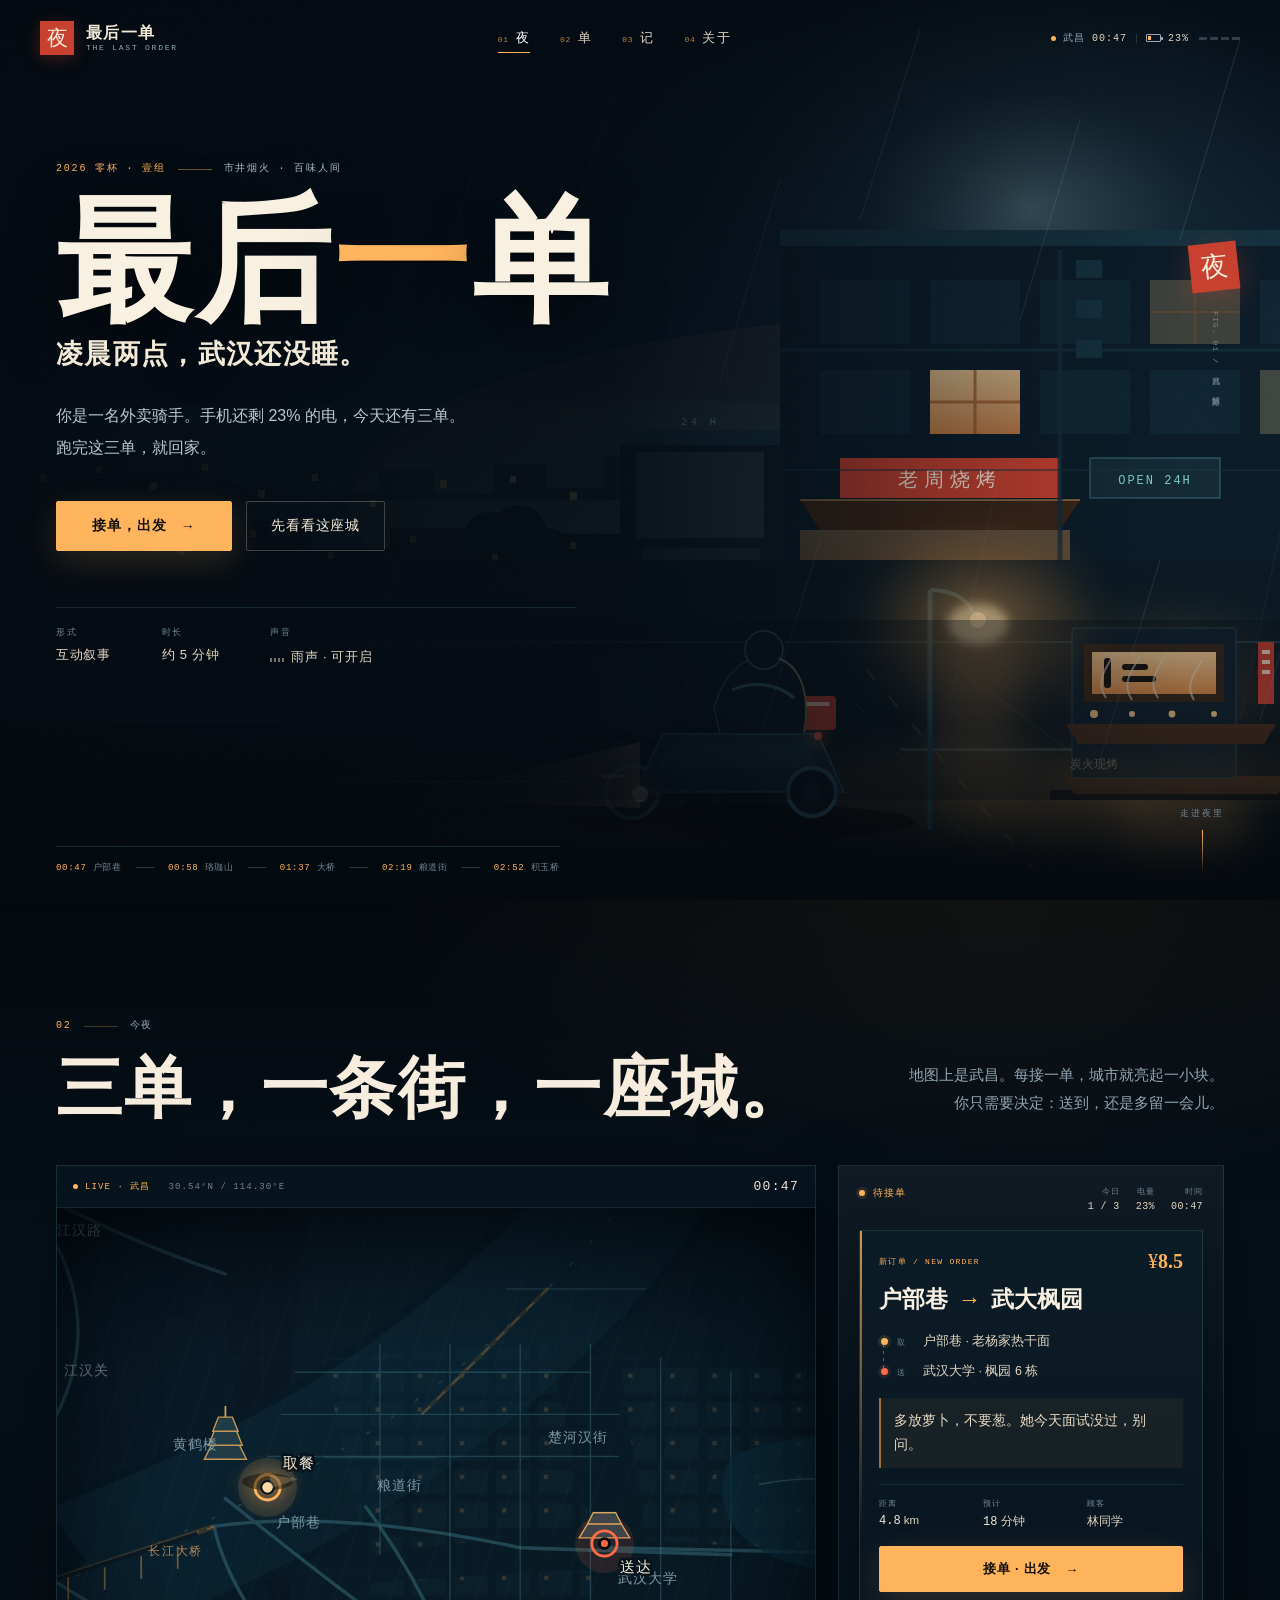
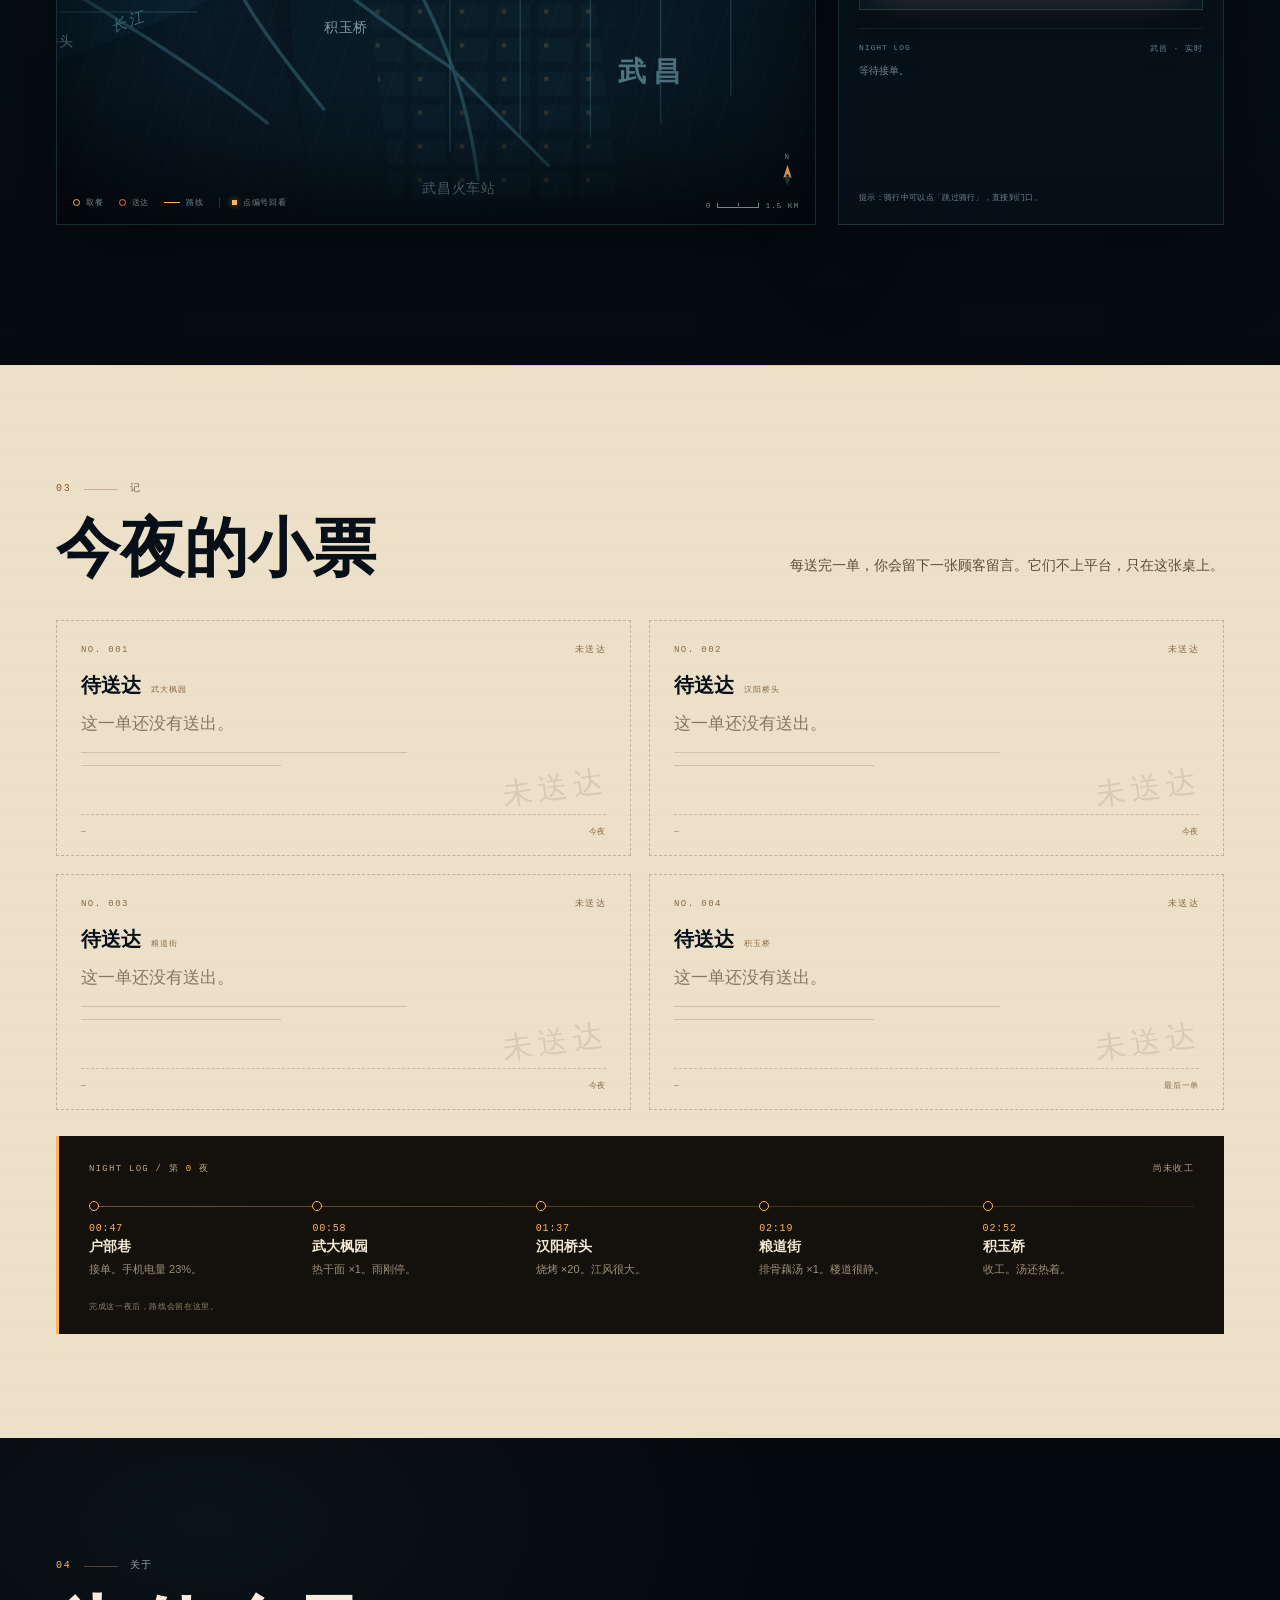
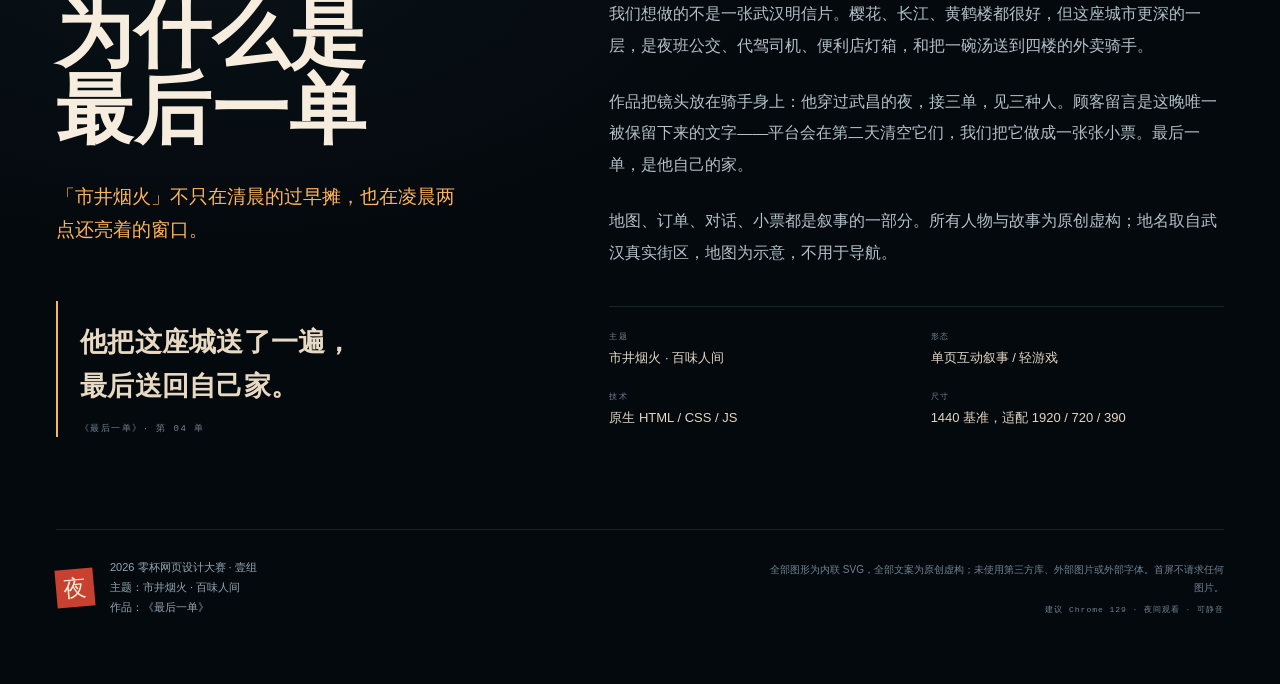
==== commit 48f72788: "feat: 首屏加入默认静音的环境声开关" ====
--- a/index.html
+++ b/index.html
@@ -303,7 +303,7 @@
         <dl class="hero-meta">
           <div><dt>形式</dt><dd>互动叙事</dd></div>
           <div><dt>时长</dt><dd>约 5 分钟</dd></div>
-          <div><dt>声音</dt><dd>无，可安静阅读</dd></div>
+          <div><dt>声音</dt><dd><button class="sound-toggle" id="soundToggle" type="button" aria-pressed="false" aria-label="开启环境声：雨声与江风"><span class="sound-wave" aria-hidden="true"><i></i><i></i><i></i><i></i></span><span id="soundLabel">雨声 · 可开启</span></button></dd></div>
         </dl>
       </div>
 
--- a/assets/css/main.css
+++ b/assets/css/main.css
@@ -472,6 +472,41 @@
 }
 .hero-meta dd { font-size: 13px; letter-spacing: .05em; color: var(--cream-2); }
 
+/* 环境声默认关闭；开启后四根竖线才动，关闭时只是一枚安静的开关。 */
+.sound-toggle {
+  display: inline-flex;
+  align-items: center;
+  gap: 7px;
+  padding: 2px 0;
+  border: 0;
+  background: none;
+  color: var(--cream-2);
+  font-size: inherit;
+  letter-spacing: .05em;
+  cursor: pointer;
+  transition: color .2s var(--ease);
+}
+.sound-toggle:hover { color: var(--amber); }
+.sound-wave { display: inline-flex; align-items: flex-end; gap: 2px; height: 11px; }
+.sound-wave i {
+  display: block;
+  width: 2px;
+  height: 4px;
+  background: currentColor;
+  opacity: .5;
+  transition: height .25s var(--ease), opacity .25s var(--ease);
+}
+.sound-toggle[aria-pressed="true"] { color: var(--amber); }
+.sound-toggle[aria-pressed="true"] .sound-wave i {
+  opacity: 1;
+  animation: sound-wave 1.1s ease-in-out infinite alternate;
+}
+.sound-toggle[aria-pressed="true"] .sound-wave i:nth-child(1) { height: 5px; animation-delay: -.2s; }
+.sound-toggle[aria-pressed="true"] .sound-wave i:nth-child(2) { height: 11px; animation-delay: -.55s; }
+.sound-toggle[aria-pressed="true"] .sound-wave i:nth-child(3) { height: 8px; animation-delay: -.35s; }
+.sound-toggle[aria-pressed="true"] .sound-wave i:nth-child(4) { height: 4px; animation-delay: -.7s; }
+@keyframes sound-wave { from { height: 3px; } to { height: 11px; } }
+
 .hero-aside {
   position: absolute;
   z-index: 2;
@@ -1827,6 +1862,17 @@
   .route-strip { padding-top: 10px; font-size: 7.5px; letter-spacing: .05em; }
 }
 
+/* 320×568：路线条是首屏最后一行，7.5px 在最小屏上已经难读。
+   收紧眉标与路线条的字距，把字号抬到 8px；路线条允许折成两行，
+   但五站必须完整落在第一屏，并给底边留出呼吸。 */
+@media (max-width: 350px) {
+  .eyebrow { font-size: 9px; letter-spacing: .1em; gap: 7px; }
+  .eyebrow i { width: 18px; }
+  .route-strip { font-size: 8px; gap: 4px 7px; letter-spacing: .02em; padding-top: 8px; }
+  .hero-lede { font-size: 14.5px; }
+  .hero-foot { padding-bottom: 8px; }
+}
+
 @media (prefers-reduced-motion: reduce) {
   html { scroll-behavior: auto; }
   *, *::before, *::after {
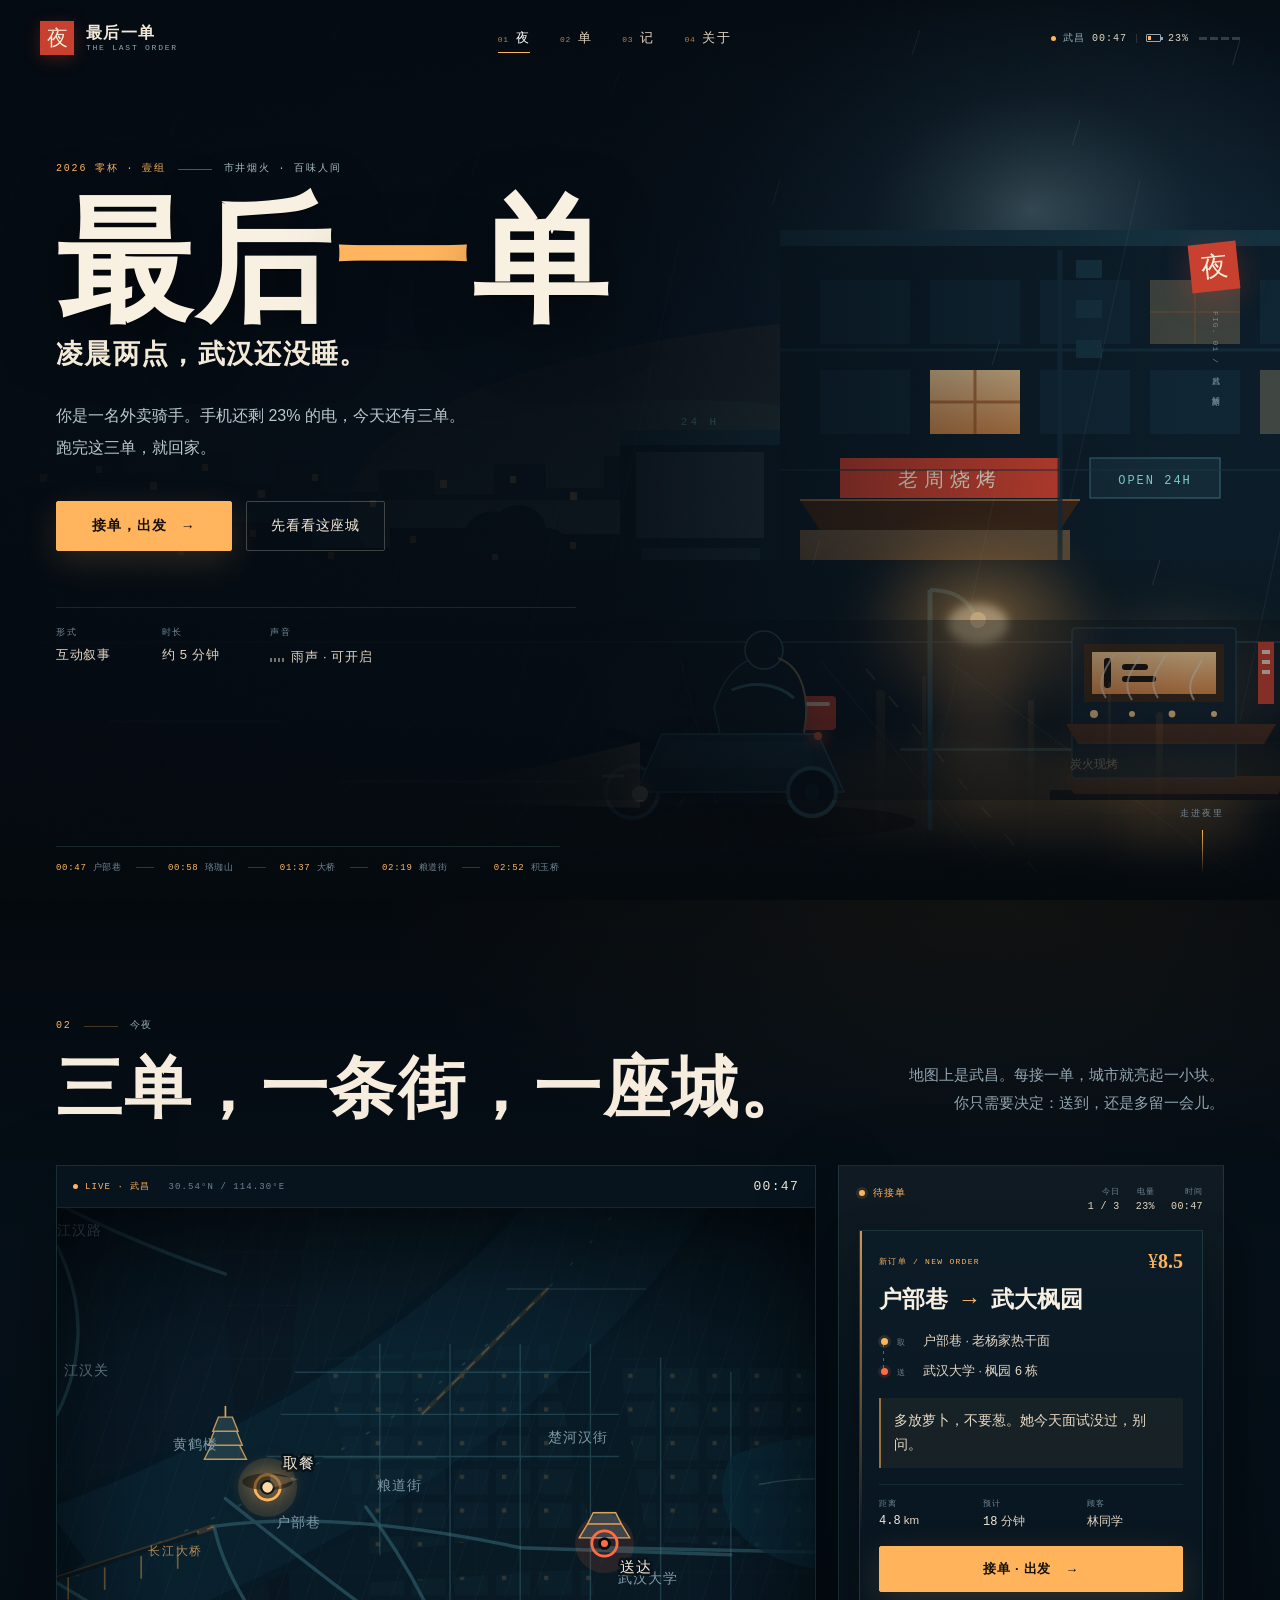
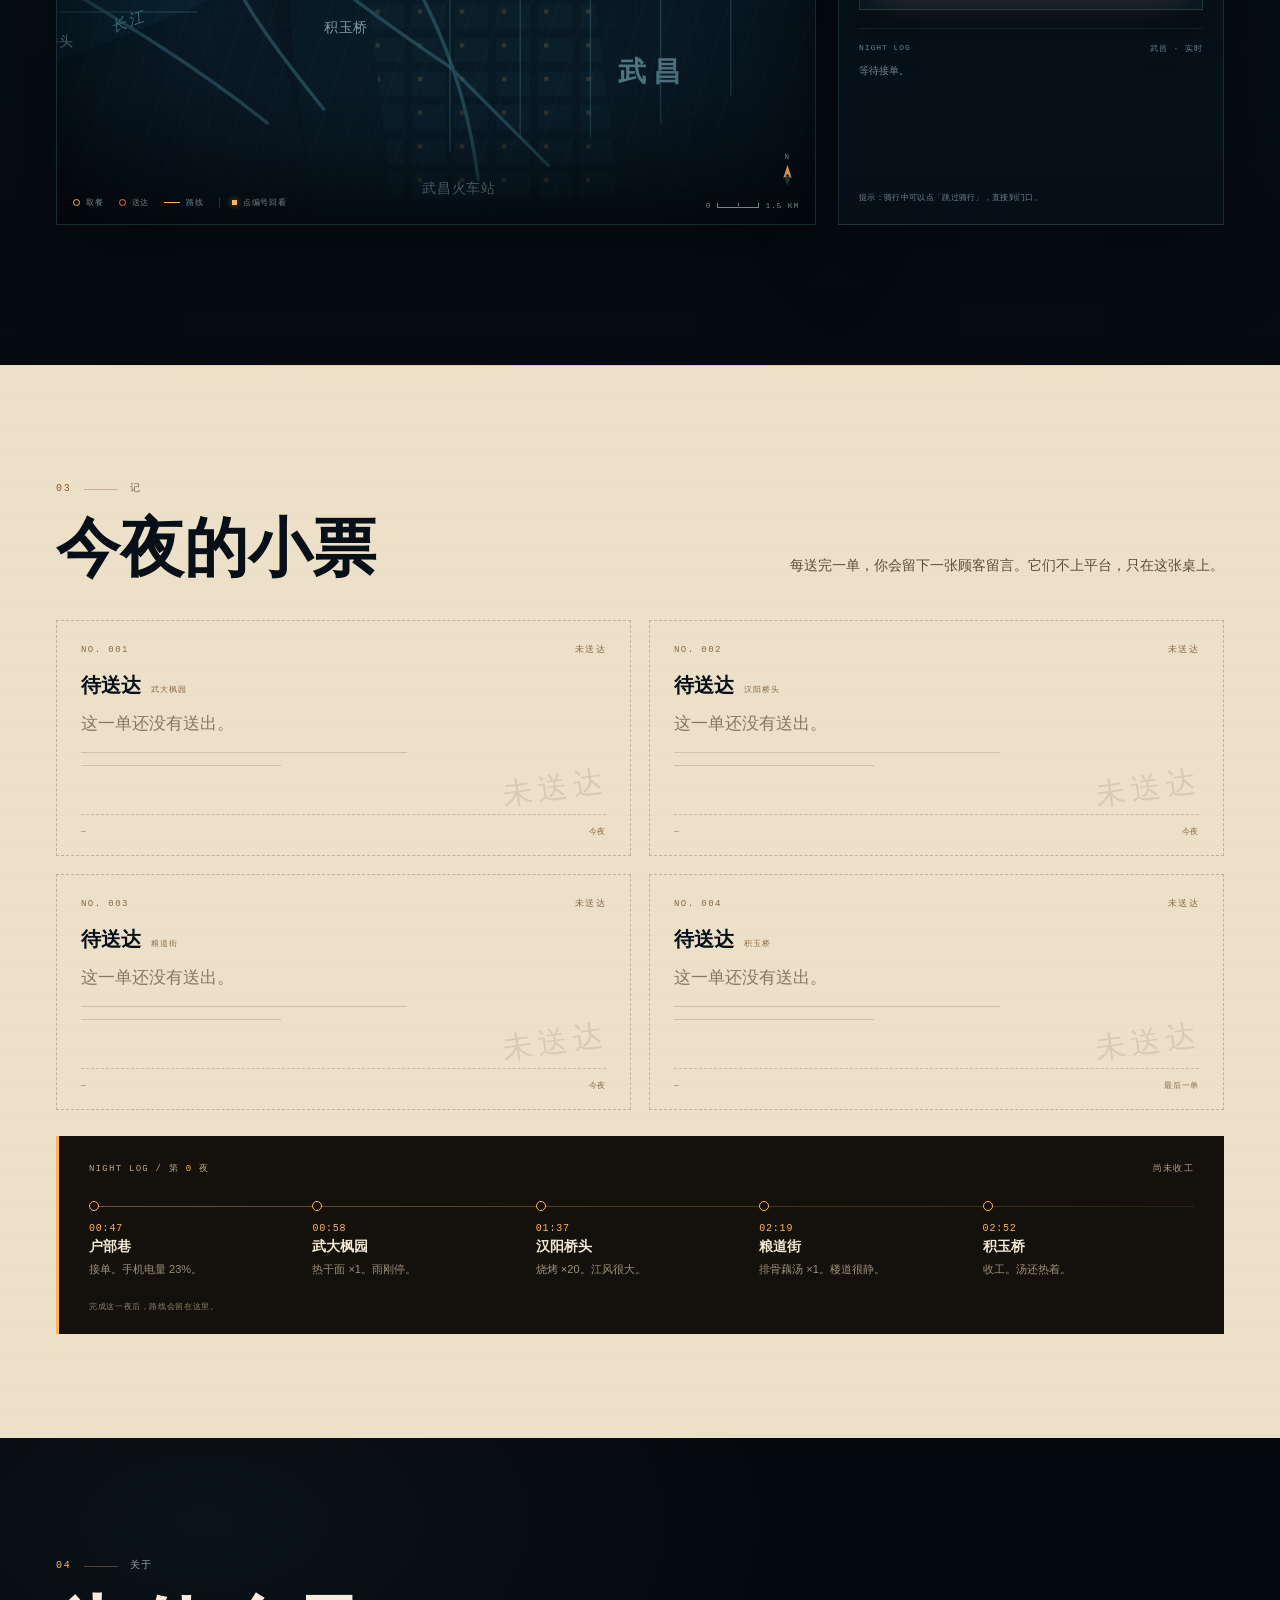
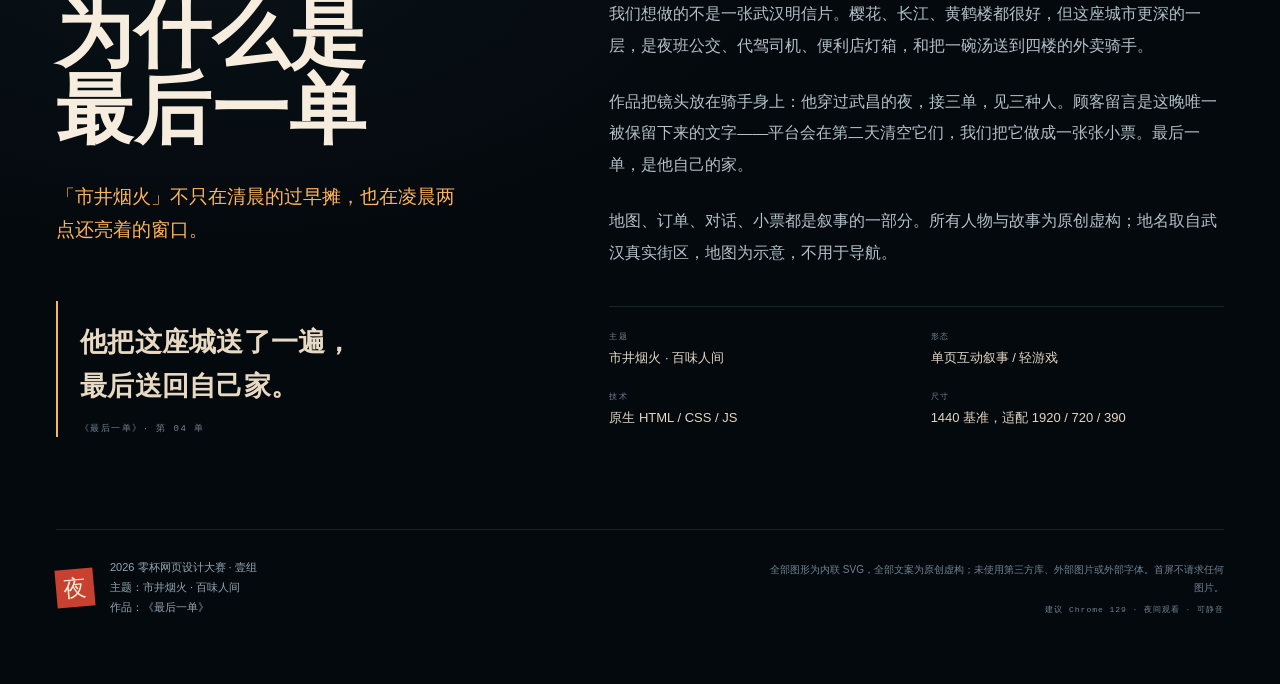
==== commit a4cae5c0: "polish: 首屏雨线落下与湿街反光" ====
--- a/index.html
+++ b/index.html
@@ -85,6 +85,11 @@
             <stop offset="0" stop-color="#ffd49a"/>
             <stop offset="1" stop-color="#e28c46"/>
           </linearGradient>
+          <linearGradient id="hWet" x1="0" y1="0" x2="0" y2="1">
+            <stop offset="0" stop-color="#ffbd72" stop-opacity=".5"/>
+            <stop offset=".42" stop-color="#ffb45c" stop-opacity=".16"/>
+            <stop offset="1" stop-color="#ffb45c" stop-opacity="0"/>
+          </linearGradient>
           <filter id="hBlur" x="-50%" y="-50%" width="200%" height="200%">
             <feGaussianBlur stdDeviation="18"/>
           </filter>
@@ -275,17 +280,31 @@
           <circle cx="86" cy="30" r="12" fill="#ff6b45" opacity=".25" filter="url(#hBlurSm)"/>
         </g>
 
-        <!-- 雨与雾 -->
-        <g stroke="#b7d9db" stroke-width="1" opacity=".13">
+        <!-- 雨与雾：两条速度不同的雨线，路径本身不动，只让描边沿路径落下 -->
+        <g class="hero-rain hero-rain--far" stroke="#b7d9db" stroke-width="1" opacity=".13">
           <path d="M120 40 L60 230"/><path d="M260 110 L196 310"/><path d="M420 20 L360 210"/>
           <path d="M560 150 L500 340"/><path d="M700 70 L640 260"/><path d="M860 180 L800 380"/>
           <path d="M1000 30 L940 220"/><path d="M1160 120 L1100 320"/><path d="M1320 40 L1260 240"/>
           <path d="M180 520 L120 710"/><path d="M480 560 L420 760"/><path d="M900 540 L840 740"/>
           <path d="M1240 560 L1180 760"/><path d="M1400 520 L1340 720"/>
-        </g>
-        <g stroke="#b7d9db" stroke-width="1" opacity=".06">
+          <path d="M60 300 L0 490"/><path d="M380 360 L320 550"/><path d="M620 300 L560 490"/>
+          <path d="M1080 340 L1020 530"/><path d="M1380 300 L1320 490"/>
+        </g>
+        <g class="hero-rain hero-rain--near" stroke="#b7d9db" stroke-width="1" opacity=".07">
           <path d="M80 420 L20 700"/><path d="M340 480 L280 760"/><path d="M640 500 L580 780"/>
           <path d="M1080 470 L1020 750"/><path d="M1380 440 L1320 720"/>
+          <path d="M220 180 L150 500"/><path d="M760 240 L690 560"/><path d="M1220 180 L1150 500"/>
+        </g>
+        <!-- 湿街：招牌与路灯落在路面上的一层暖色反光 -->
+        <g class="hero-wet" aria-hidden="true">
+          <ellipse cx="1040" cy="844" rx="260" ry="30" fill="url(#hWet)" opacity=".32" filter="url(#hBlur)"/>
+          <g fill="url(#hWet)" opacity=".22">
+            <rect x="956" y="690" width="9" height="200" rx="4"/>
+            <rect x="1002" y="676" width="4" height="216" rx="2"/>
+            <rect x="1108" y="700" width="6" height="186" rx="3"/>
+            <rect x="1188" y="682" width="3" height="204" rx="1.5"/>
+            <rect x="1236" y="712" width="7" height="172" rx="3.5"/>
+          </g>
         </g>
         <rect x="0" y="620" width="1440" height="180" fill="#061018" opacity=".36"/>
         <rect width="1440" height="900" fill="url(#hScrim)"/>
@@ -502,6 +521,7 @@
             <div class="map-rain" aria-hidden="true"></div>
             <div class="map-grain" aria-hidden="true"></div>
             <div class="map-toast" id="mapToast" role="status" aria-live="polite"></div>
+            <button class="map-skip" id="mapSkip" type="button" hidden>跳过骑行<span aria-hidden="true">→</span></button>
             <div class="map-legend" aria-hidden="true">
               <span><i class="pick"></i>取餐</span>
               <span><i class="drop"></i>送达</span>
@@ -660,7 +680,7 @@
         </div>
       </div>
     </div>
-    <p class="scene-footnote">上下滑动阅读 · 选择会留在小票上</p>
+    <p class="scene-footnote">点选一句话 · 选择会留在小票上</p>
   </div>
 
   <!-- 收工层 -->
@@ -670,7 +690,7 @@
       <div class="receipt" id="receipt">
         <div class="receipt-head">
           <span>LAST ORDER / 最后一单</span>
-          <span class="receipt-head-meta">2026.11.05<button class="receipt-share" id="copyNight" type="button" aria-label="复制这一夜的链接">分享 ↗</button></span>
+          <span class="receipt-head-meta">2026.11.05<button class="receipt-share" id="copyNight" type="button" aria-label="分享这一夜的链接">分享 ↗</button></span>
         </div>
         <h2 id="summaryTitle">今夜收工</h2>
         <p class="receipt-sub">武昌 · 00:47 — 02:52</p>
@@ -695,8 +715,8 @@
         <p class="receipt-subline is-personal" id="summarySubline">最后一单，是回家。</p>
         <div class="receipt-stamp" aria-hidden="true">收工</div>
         <div class="receipt-foot">
-          <span>谢谢惠顾</span>
-          <span>第 <b id="summaryNight">1</b> 夜</span>
+          <span>谢谢惠顾 · 点一单回看</span>
+          <span>第 <b id="summaryNight">1</b> 夜 · <i id="summaryTotal">累计 4 单 / 19.5 KM</i></span>
         </div>
       </div>
       <div class="summary-actions">
--- a/assets/css/main.css
+++ b/assets/css/main.css
@@ -396,6 +396,30 @@
   height: 100%;
   z-index: 0;
 }
+/* 首屏的雨是「落」出来的，不是一张静止的斜线纹理：
+   每条路径只走自己的描边，因此循环时不会整片跳动。 */
+.hero-rain path {
+  stroke-dasharray: 26 214;
+  animation: heroRain 1.65s linear infinite;
+}
+.hero-rain--near path {
+  stroke-dasharray: none;
+  animation: none;
+}
+.hero-rain path:nth-child(3n) { animation-delay: -.55s; }
+.hero-rain path:nth-child(4n) { animation-delay: -1.2s; }
+.hero-rain path:nth-child(5n) { animation-delay: -.9s; }
+.hero-wet {
+  animation: wetShimmer 8s ease-in-out infinite;
+}
+@keyframes heroRain {
+  from { stroke-dashoffset: 0; }
+  to { stroke-dashoffset: -240; }
+}
+@keyframes wetShimmer {
+  0%, 100% { opacity: .78; }
+  50% { opacity: 1; }
+}
 .hero::after {
   content: "";
   position: absolute;
@@ -696,10 +720,11 @@
     linear-gradient(180deg, rgba(2, 6, 10, .38), transparent 22%, transparent 78%, rgba(2, 6, 10, .42));
   box-shadow: inset 0 0 90px rgba(0, 0, 0, .5);
 }
+/* 提示跟着地图顶部走：1440×900 下地图底边会落到视口外，底部提示看不见。 */
 .map-toast {
   position: absolute;
   left: 50%;
-  bottom: 30px;
+  top: 64px;
   z-index: 6;
   transform: translate(-50%, 8px);
   max-width: calc(100% - 40px);
@@ -715,6 +740,36 @@
   white-space: nowrap;
 }
 .map-toast.is-on { opacity: 1; transform: translate(-50%, 0); }
+/* 手机接单后会自动滚到地图，跳过入口也跟着进地图，避免用户再滚回面板 */
+.map-skip {
+  position: absolute;
+  left: 50%;
+  top: 14px;
+  z-index: 5;
+  display: none;
+  align-items: center;
+  gap: 8px;
+  transform: translateX(-50%);
+  padding: 9px 15px;
+  border: 1px solid rgba(230, 167, 90, .5);
+  border-radius: 999px;
+  background: rgba(6, 16, 24, .84);
+  color: var(--cream);
+  font-family: var(--mono);
+  font-size: 10px;
+  letter-spacing: .12em;
+  cursor: pointer;
+  box-shadow: 0 8px 22px rgba(0, 0, 0, .38);
+  backdrop-filter: blur(6px);
+  transition: border-color .2s ease, background .2s ease;
+}
+.map-skip span { color: var(--amber); font-size: 12px; }
+.map-skip:hover, .map-skip:focus-visible { border-color: var(--amber); background: rgba(20, 30, 36, .94); }
+.map-skip:focus-visible { outline: 2px solid var(--amber); outline-offset: 3px; }
+.map-skip:disabled { opacity: .55; cursor: default; }
+@media (max-width: 980px) {
+  .map-skip:not([hidden]) { display: inline-flex; }
+}
 .map-legend {
   position: absolute;
   left: 16px;
@@ -807,6 +862,12 @@
   stroke-width: 4;
   filter: drop-shadow(0 0 5px rgba(255, 180, 92, .55));
 }
+/* 最后一单不是配送，是回家：路换成更暖的朱红，和前面的琥珀区分开。 */
+.route-home {
+  stroke: var(--ember);
+  stroke-width: 4;
+  filter: drop-shadow(0 0 6px rgba(255, 107, 69, .6));
+}
 .route-past {
   stroke: #557078;
   stroke-opacity: .32;
@@ -822,6 +883,7 @@
   stroke-linecap: round;
   stroke-linejoin: round;
 }
+#mapTrail .trail.trail-home { stroke: #ff6b45; stroke-opacity: .34; }
 .trail-stop .ts-halo { fill: var(--amber); opacity: .1; }
 .trail-stop .ts-ring { fill: none; stroke: var(--amber); stroke-opacity: .5; stroke-width: 1.1; }
 .trail-stop .ts-core { fill: var(--amber); }
@@ -836,9 +898,21 @@
   stroke-width: 3;
   stroke-linejoin: round;
 }
+/* 01–04 后面跟一个顾客名：地图记住的不只是四个坐标。 */
+.trail-stop .ts-name {
+  font-size: 7.5px;
+  letter-spacing: .02em;
+  fill: var(--cream);
+  opacity: .52;
+  transition: opacity .16s ease;
+}
+.trail-stop:hover .ts-name, .trail-stop:focus-visible .ts-name { opacity: .95; }
 .ts-hit { fill: transparent; }
 .trail-stop { cursor: pointer; }
 .trail-stop:focus { outline: none; }
+/* 键盘走到地图上的 01–04 时，给一个看得见的外环；触控与鼠标不出现。 */
+.ts-hit { transition: stroke .14s ease; }
+.trail-stop:focus-visible .ts-hit { stroke: rgba(230, 167, 90, .75); stroke-width: 1; stroke-dasharray: 2 4; }
 .trail-stop:hover .ts-halo, .trail-stop:focus-visible .ts-halo { opacity: .26; }
 .trail-stop:hover .ts-ring, .trail-stop:focus-visible .ts-ring { stroke-opacity: .95; stroke-width: 1.6; }
 .trail-stop:hover text, .trail-stop:focus-visible text { opacity: 1; }
@@ -914,6 +988,13 @@
   background: linear-gradient(180deg, var(--amber), transparent 80%);
   opacity: .8;
 }
+/* 第四单是这一夜的落点：卡片换成更暖的余烬色，和配送单区分开。 */
+.order-card.is-finale {
+  background: linear-gradient(180deg, #191418, #0c1822 60%, #081520);
+  border-color: rgba(255, 107, 69, .3);
+}
+.order-card.is-finale::before { background: linear-gradient(180deg, var(--ember), transparent 80%); }
+.order-card.is-finale .order-kicker { color: var(--ember); }
 .order-card-head { display: flex; align-items: center; justify-content: space-between; gap: 12px; }
 .order-kicker { font-family: var(--mono); font-size: 8px; letter-spacing: .16em; color: var(--amber); }
 .order-fee { font-family: var(--serif); font-size: 20px; color: var(--amber); }
@@ -1598,8 +1679,24 @@
 }
 
 .receipt-divider { margin: 14px 0; border-top: 1px dashed rgba(70, 48, 25, .3); }
-.receipt-list { display: flex; flex-direction: column; gap: 10px; }
-.receipt-list li { display: grid; grid-template-columns: 48px 1fr; gap: 10px; align-items: baseline; }
+.receipt-list { display: flex; flex-direction: column; gap: 6px; }
+.receipt-list li { display: block; }
+.receipt-list .r-row {
+  display: grid;
+  grid-template-columns: 48px 1fr;
+  gap: 10px;
+  align-items: baseline;
+  width: 100%;
+  padding: 2px 6px 2px 0;
+  border: 0;
+  background: transparent;
+  text-align: left;
+  cursor: pointer;
+  border-radius: 2px;
+}
+.receipt-list .r-row:hover { background: rgba(140, 100, 60, .07); }
+.receipt-list .r-row:focus-visible { outline: 1px dashed #8a6a45; outline-offset: 2px; }
+.receipt-list .r-row:hover .r-body b { color: #8c2f22; }
 .receipt-list .r-no { font-family: var(--mono); font-size: 8px; letter-spacing: .06em; color: #8a6a45; white-space: nowrap; }
 .receipt-list .r-body { font-family: var(--serif); font-size: 13.5px; line-height: 1.7; color: #2a2118; }
 .receipt-list .r-body b { display: block; font-family: var(--sans); font-size: 11px; font-weight: 600; color: #6a4e30; letter-spacing: .04em; }
@@ -1636,6 +1733,7 @@
   transform: rotate(-12deg);
   opacity: .78;
 }
+.receipt-foot i { font-style: normal; color: #a98a63; }
 .receipt-foot { display: flex; justify-content: space-between; gap: 12px; margin-top: 16px; padding-top: 12px; border-top: 1px dashed rgba(70, 48, 25, .3); font-family: var(--mono); font-size: 8px; letter-spacing: .1em; color: #8a6a45; }
 .summary-actions { display: flex; flex-direction: column; gap: 9px; margin-top: 16px; }
 .summary-actions .btn { width: 100%; }
@@ -1644,7 +1742,8 @@
 .summary-hint { margin-top: 12px; font-family: var(--mono); font-size: 8px; letter-spacing: .08em; color: rgba(147, 166, 178, .55); text-align: center; }
 .receipt-head-meta { display: flex; align-items: center; gap: 9px; }
 .receipt-share {
-  margin: 0; padding: 0; border: 0; background: none;
+  /* 8px 的字在触屏上太难点：用负外边距把可点区域撑到约 24px，不改变纸面行高。 */
+  margin: -7px -6px; padding: 7px 6px; border: 0; background: none;
   font: inherit; letter-spacing: inherit; color: #a8402c; cursor: pointer;
   text-decoration: underline dotted; text-underline-offset: 2px;
 }
